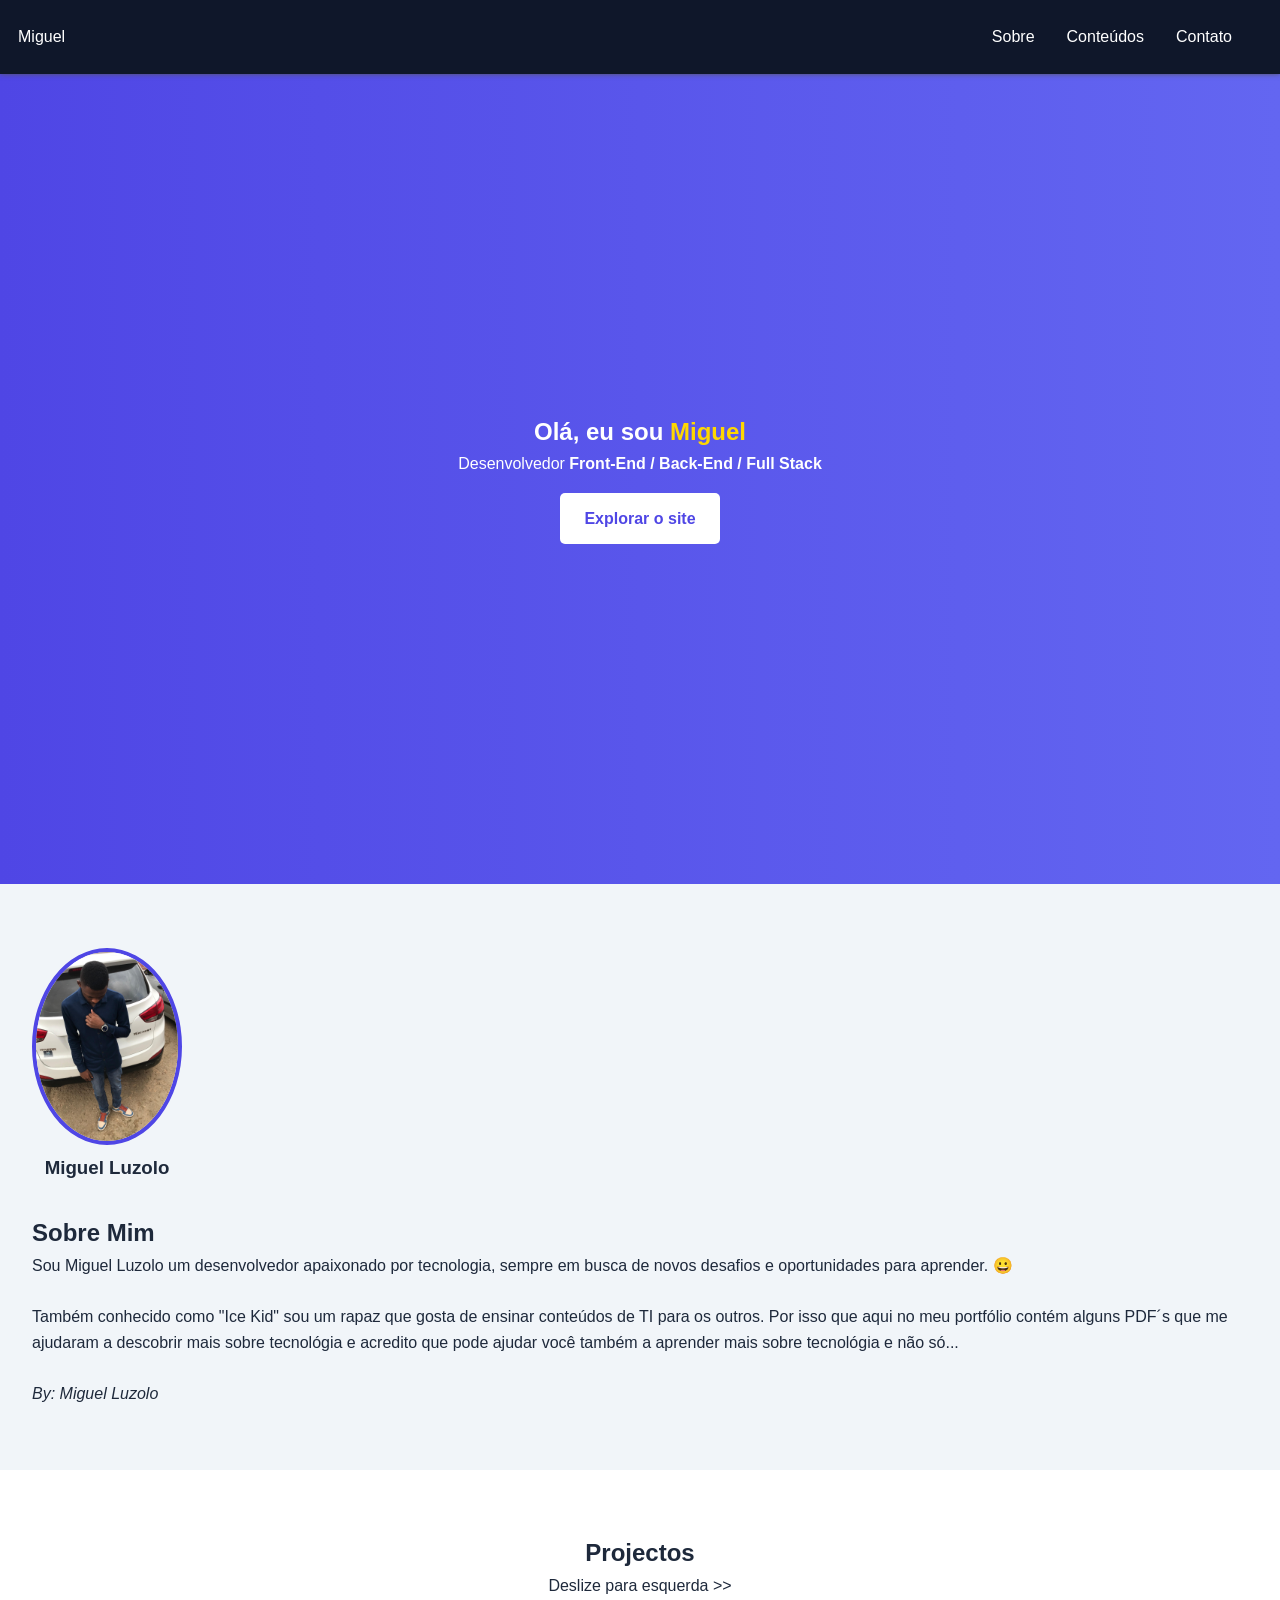
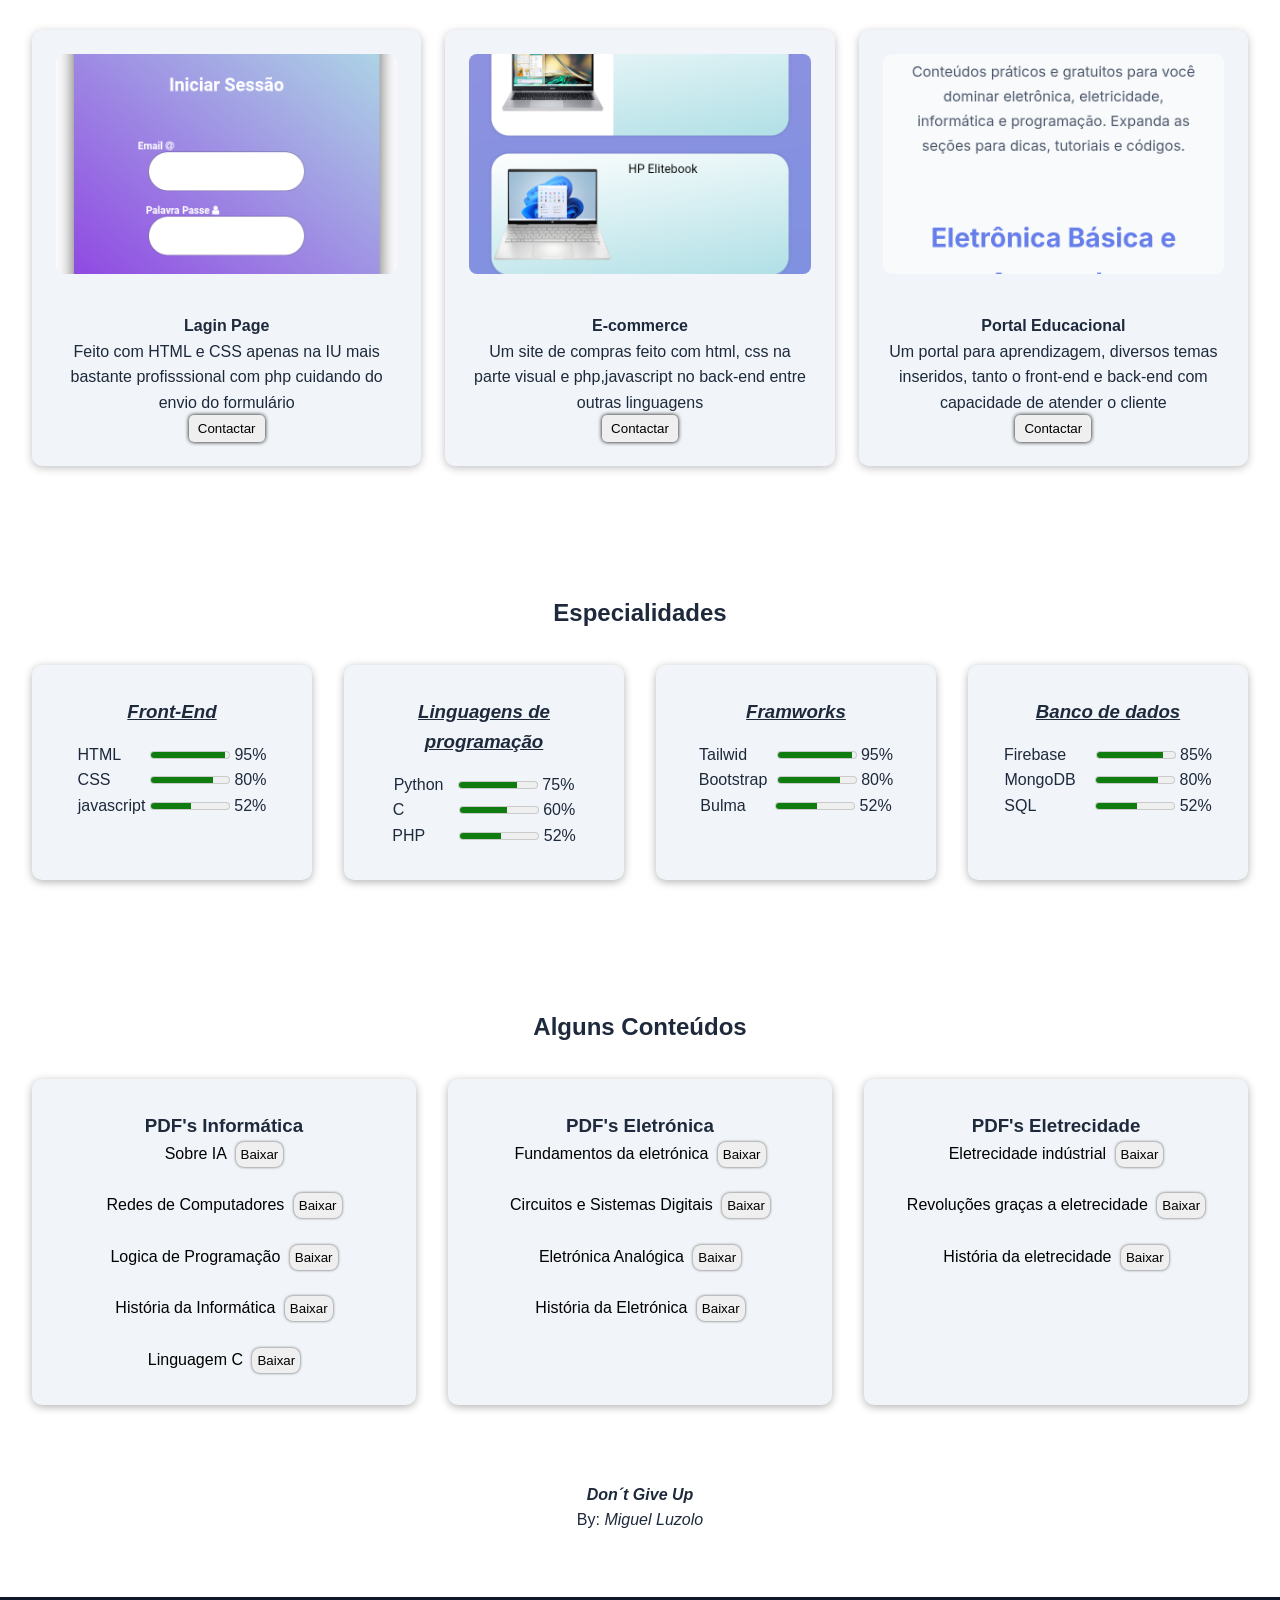
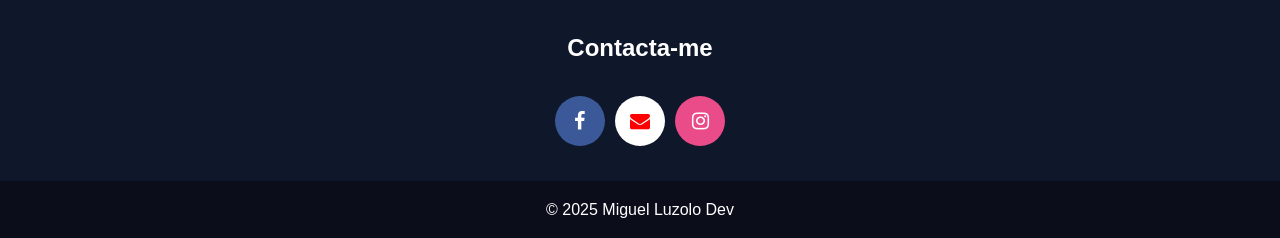
==== index.html @ fd3fcfa3 "sim" ====
<!DOCTYPE html>
<html lang="pt">
<head>
  <meta charset="UTF-8" />
 <meta name="viewport" content="width=device-width, initial-scale=1.0" />
  <title>Miguel Luzolo</title>
<link rel="stylesheet" href="" />
<link rel="stylesheet" href="https://cdnjs.cloudflare.com/ajax/libs/font-awesome/4.7.0/css/font-awesome.min.css">
<link rel="stylesheet" href="https://cdnjs.cloudflare.com/ajax/libs/font-awesome/4.7.0/css/font-awesome.min.css">


  
  
  <style>
  
  
  
  :root {
  --primary: #4f46e5;
  --secondary: #6366f1;
  --dark: #0f172a;
  --light: #f1f5f9;
  --text: #1e293b;
}


 
* {
  margin: 0;
  padding: 0;
  box-sizing: border-box;
  list-style-type:none;
}

a{
  list-style-type:none;
  justify-items:none;
}

body {
  font-family: "Poppins", sans-serif;
  background-color: var(--light);
  color: var(--text);
  line-height: 1.6;
}

.navbar {
  display: flex;
  justify-content: space-between;
  align-items: center;
  padding: 1.5rem 3rem;
  background-color: var(--dark);
  color: white;
  position: sticky;
  top: 0;
  box-shadow:0px 0px 5px #555;
}

.navbar ul {
  display: flex;
  list-style: none;
  gap: 2rem;
}

.navbar a {
  color: white;
  text-decoration: none;
  transition: 0.3s;
}

.navbar a:hover {
  color: var(--secondary);
}

.hero {
  display: flex;
  justify-content: center;
  align-items: center;
  height: 90vh;
  background: linear-gradient(to right, var(--primary), var(--secondary));
  color: white;
  text-align: center;
  padding: 0 1rem;
}

.hero h1 span {
  color: #ffd700;
}




.btn {
  display: inline-block;
  margin-top: 1rem;
  background: white;
  color: var(--primary);
  padding: 0.8rem 1.5rem;
  border-radius: 5px;
  text-decoration: none;
  font-weight: bold;
  transition: 0.3s;
}

.btn:hover {
  background: #ddd;
}

.about .container {
  display: flex;
  flex-wrap: wrap;
  align-items: center;
  padding: 4rem 2rem;
  gap: 2rem;
}




.about-image img {
  width: 150px;
  border-radius: 50%;
  border: 4px solid var(--primary);
}


.projects {
  background: white;
  padding: 4rem 2rem;
  text-align: center;
}

.project-grid {
  display: grid;
  grid-template-columns: repeat(auto-fit, minmax(250px, 1fr));
  gap: 2rem;
  margin-top: 2rem;
}

.project-card {
  background: var(--light);
  border-radius: 10px;
  padding: 2rem;
  box-shadow: 0 2px 8px rgba(0,0,0,0.3);
 }
 
 
 .projects2 {
  background: white;
  padding: 3rem 1.5rem;
  text-align: center;
}

/* GRID no desktop */
.project-grid2 {
  display: grid;
  grid-template-columns: repeat(auto-fit, minmax(220px, 1fr));
  gap: 1.5rem;
  margin-top: 2rem;
}

/* Cards */
.project-card2 {
  background: var(--light);
  border-radius: 10px;
  padding: 1.5rem;
  box-shadow: 0 2px 8px rgba(0,0,0,0.25);
  transition: all 0.3s ease;
  flex: 0 0 80%; /* usado no mobile */
}

.project-card2:hover {
  background: var(--text);
  color: var(--light);
  
}

/* Imagem */
.project-card2 img {
  width: 100%;
  height: 220px;
  object-fit: cover;
  border-radius: 8px;
  margin-bottom: 1rem;
}

/* --- MOBILE MAGIC --- */
@media (max-width: 768px) {
  .project-grid2 {
    display: flex;
	overflow-x: auto;
    scroll-snap-type: x mandatory;
    gap: 2rem;
    padding-bottom: 1rem;
  }

  .project-card2 {
    flex: 0 0 80%;
    scroll-snap-align: start;
	margin:10px;
	border-radius:20px;
  }

  /* Remove barra de scroll feia */
  .project-grid2::-webkit-scrollbar {
    display: none;
  }
}

 
 
 button:active{

background:purple;

}



.contact {
  background: var(--dark);
  color: white;
  padding: 2rem 1rem;
list-type-style:none;
text-align:center; 
 }

footer {
  background: #0b0e1a;
  color: white;
  text-align: center;
  padding: 1rem;
}

/* 📱 Responsividade */
@media (max-width: 768px) {
  .about .container {
    flex-direction: column;
  }
}

a{ 
text-decoration:none;
color:black;


}
  
.fa {
	margin:3px;
  padding: 15px;
  font-size: 20px;
  width: 50px;
  text-align: center;
  text-decoration: none;
border-radius:50%;
}

/* Add a hover effect if you want */
.fa:hover {
  opacity: 0.7;
}

/* Set a specific color for each brand */

/* Facebook */
.fa-facebook {
  background: #3B5998;
  color: white;

}

/* envelope */
.fa-envelope {
  background:white; 
  color: red;
}

.fa-instagram{
  background: #ea4c89;
  color: white;
}  
 
 
  meter{
  
  
  height:px;
  position:static !important;
  
  }
  
  
  <script type="module">
  // Import the functions you need from the SDKs you need
  import { initializeApp } from "https://www.gstatic.com/firebasejs/12.6.0/firebase-app.js";
  import { getAnalytics } from "https://www.gstatic.com/firebasejs/12.6.0/firebase-analytics.js";
  // TODO: Add SDKs for Firebase products that you want to use
  // https://firebase.google.com/docs/web/setup#available-libraries

  // Your web app's Firebase configuration
  // For Firebase JS SDK v7.20.0 and later, measurementId is optional
  const firebaseConfig = {
    apiKey: "AIzaSyAk_y7X8R5dbKSwwWWhAPWohlOUstD7whs",
    authDomain: "meusite-b44b1.firebaseapp.com",
    projectId: "meusite-b44b1",
    storageBucket: "meusite-b44b1.firebasestorage.app",
    messagingSenderId: "1044750478292",
    appId: "1:1044750478292:web:a2353c72cde603cf684441",
    measurementId: "G-WY6XCTD4XW"
  };

  // Initialize Firebase
  const app = initializeApp(firebaseConfig);
  const analytics = getAnalytics(app);
</script>   
  
  
  
  
  
  
  
  
  </style>
  
  
  
  

   
  
  
</head>
<body>
  
  <header class="navbar">
       <div style="margin-left:-30px;" class="Logo" >Miguel </div>
    <nav>
 
	<ul>
	  
        <li><a href="#about">Sobre</a></li>
        <li><a href="#conteudo">Conteúdos</a></li>
        <li><a href="#contact">Contato</a></li>
      </ul>
    </nav>
  </header>

  <section class="hero">
    <div class="hero-content">
      <h1>Olá, eu sou <span>Miguel</span></h1>
      <p>Desenvolvedor <strong>Front-End / Back-End / Full Stack</strong></p>
      <a href="#projects" class="btn">Explorar o site</a>
    </div>
  </section>

  <section id="about" class="about">
    <div class="container">
      <div class="about-image">
        <!-- 🧍 Espaço para a tua foto -->
        <center><img src="Luzolo.jpg" alt="Minha foto" /></center>
		<center><h3>Miguel Luzolo</h3></center>
      </div>
      <div class="about-text">
        <h2>Sobre Mim</h2>
        <p>
          <!-- descrição pessoal -->
          Sou Miguel Luzolo um desenvolvedor apaixonado por tecnologia, sempre em busca de novos desafios e oportunidades para aprender. &#128512
        </p>
	 <br>
		<p>
          <!-- descrição pessoal -->
         Também conhecido como "Ice Kid" sou um rapaz que gosta de ensinar conteúdos de TI para os outros. Por isso que aqui no meu portfólio contém alguns PDF´s que me ajudaram a descobrir
		 mais sobre tecnológia e acredito que pode ajudar você também a aprender mais sobre tecnológia e não só...
		 </p>
        <br>
		<p style=""><i>By: Miguel Luzolo</i></p>
      </div>
    </div>
  </section>

 

<section id="projects2" class="projects">
 <h2>Projectos</h2>   
	<p>Deslize para esquerda >> </p>
<div class="project-grid2">
     

 <div class="project-card2">
         
            
      <img src="p1.png" height="auto" width="150px"> 
          
      <h4 style="text-align:center; margin-top:15px;">Lagin Page</h4>
      <p >Feito com HTML e CSS apenas na IU mais bastante profisssional com php cuidando do envio do formulário</p>  
        
      <button style="padding:6px 9px; border:none; border-radius:5px; box-shadow:0px 0px 4px rgba(0, 0, 0.1)"> <a href="#contacto">Contactar</a></button>

 </div>
 
 
 
  <div class="project-card2">
         
            
      <img src="p2.png" height="auto" width="150px"> 
          
      <h4 style="text-align:center; margin-top:15px;">E-commerce</h4>
      
      <p >Um site de compras feito com html, css na parte visual e php,javascript no back-end entre outras linguagens</p>  
       <button style="padding:6px 9px; border:none; border-radius:5px; box-shadow:0px 0px 4px rgba(0, 0, 0.1)"> <a href="#contacto">Contactar</a></button>

 </div>
 
 
  <div class="project-card2">
         
            
      <img src="p3.png" height="auto" width="150px"> 
          
      <h4 style="text-align:center; margin-top:15px;">Portal Educacional</h4>
      
      <p >Um portal para aprendizagem, diversos temas inseridos, tanto o front-end e back-end com capacidade de atender o cliente</p>  
     <button style="padding:6px 9px; border:none; border-radius:5px; box-shadow:0px 0px 4px rgba(0, 0, 0.1)"> <a href="#contacto">Contactar</a></button>


 </div>


 </div>
	  

</section>



 <section id="projects" class="projects">
    
	
	 
	<h2>Especialidades</h2>
    <div class="project-grid">
      <!-- Especialidades-->
      <div class="project-card">
        <h3><i><u>Front-End</u></i></h3>
         <p>HTML        <meter  style="margin-left:25px; margin-top:20px;" value="95" max="100"></meter> 95%</p>
		 <p>CSS          <meter style="margin-left:35px;" value="80" max="100"></meter> 80%</p>
		 <p>javascript <meter value="52" max="100"></meter> 52%</p>
              
      </div>
      <div class="project-card">
        <h3><i><u>Linguagens de programação</u></i></h3>
        <p>Python       <meter  style="margin-left:10px; margin-top:20px;" value="75" max="100"></meter> 75%</p>
		 <p>C		 <meter style="margin-left:50px;" value="60" max="100"></meter> 60%</p>
		 <p>PHP <meter style="margin-left:30px;" value="52" max="100"></meter> 52%</p>
              
	  </div>
	  
	   <div class="project-card">
        <h3><i><u>Framworks</u></i></h3>
       
	   <p>Tailwid        <meter  style="margin-left:25px; margin-top:20px;" value="95" max="100"></meter> 95%</p>
		 <p>Bootstrap          <meter style="margin-left:5px;" background-color:blue;" value="80" max="100"></meter> 80%</p>
		 <p>Bulma <meter style="margin-left:25px;" value="52" max="100"></meter> 52%</p>
             
      </div>
    
	
	<div class="project-card">
        <h3><i><u>Banco  de dados</u></i></h3>
        <p>Firebase        <meter  style="margin-left:25px; margin-top:20px;" value="85" max="100"></meter> 85%</p>
		<p>MongoDB               <meter style="margin-left:15px;" value="80" max="100"></meter> 80%</p>
		<p>SQL      <meter style="margin-left:55px;" value="52" max="100"></meter> 52%</p>
             
		
      </div>
      
	 
    

	
	</div>
  </section>



<section id="projects" class="projects">
<h1 id="conteudo" >Alguns Conteúdos </h1> 
 <div class="project-grid">


<div class="project-card">
     <h3  >PDF's Informática</h3> 
	  <a href="Uma Jornada Pela Inteligência Artificial.pdf" target="_blank" dowload>Sobre IA
	  <button style="padding:5px 5px; margin-left:5px; border:none; box-shadow:0px 0px 3px #555; border-radius:8px;">Baixar</button></a>
		
		<br><br>
		 <a href="Redes.pdf" target="_blank" dowload>Redes de Computadores
	  <button style="padding:5px 5px; margin-left:5px; border:none; box-shadow:0px 0px 3px #555; border-radius:8px;">Baixar</button></a>
		
		<br><br>
		 <a href="logica-de-programacao-para-iniciantes.pdf" target="_blank" dowload>Logica de Programação
	  <button style="padding:5px 5px; margin-left:5px; border:none; box-shadow:0px 0px 3px #555; border-radius:8px;">
	  Baixar</button></a>
		
		
		<br><br>
		 <a href="Historia da Informatica.pdf" target="_blank" dowload>História da Informática
		 <button style="padding:5px 5px; margin-left:5px; border:none; box-shadow:0px 0px 3px #555; border-radius:8px;">
	  Baixar</button></a>
		
		
		
		<br><br>
		 <a href="Linguagem_C.pdf" target="_blank" dowload>Linguagem C
	  <button style="padding:5px 5px; margin-left:5px; border:none; box-shadow:0px 0px 3px #555; border-radius:8px;">Baixar</button></a>
		





		</div>







<div class="project-card">
     <h3>PDF's Eletrónica </h3> 
	  <a href="Fundamentos_da_Electronica.pdf" target="_blank" dowload>Fundamentos da eletrónica
	  <button style="padding:5px 5px; margin-left:5px; border:none; box-shadow:0px 0px 3px #555; border-radius:8px;">Baixar</button></a>
		
		<br><br>
		 <a href="Circuitos_e_Sistemas_Digitais.pdf" target="_blank" dowload>Circuitos e Sistemas Digitais
	  <button style="padding:5px 5px; margin-left:5px; border:none; box-shadow:0px 0px 3px #555; border-radius:8px;">Baixar</button></a>
		
		<br><br>
		 <a href="Eletronica-Analogica.pdf" target="_blank" dowload>Eletrónica Analógica
	  <button style="padding:5px 5px; margin-left:5px; border:none; box-shadow:0px 0px 3px #555; border-radius:8px;">Baixar</button></a>
		
		
		<br><br>
		 <a href="Historia da eletronica.pdf" target="_blank" dowload>História da Eletrónica
	  <button style="padding:5px 5px; margin-left:5px; border:none; box-shadow:0px 0px 3px #555; border-radius:8px;">Baixar</button></a>
		
		
		
	


		</div>
    
	

<div class="project-card">
     <h3>PDF's Eletrecidade</h3> 
	  <a href="Eletrecidade industrial.pdf" target="_blank" dowload>Eletrecidade indústrial
	  <button style="padding:5px 5px; margin-left:5px; border:none; box-shadow:0px 0px 3px #555; border-radius:8px;">Baixar</button></a>
		
		<br><br>
		 <a href="Invenções_Revolucionadas.pdf" target="_blank" dowload>Revoluções graças a eletrecidade
	  <button style="padding:5px 5px; margin-left:5px; border:none; box-shadow:0px 0px 3px #555; border-radius:8px;">Baixar</button></a>
		
		<br><br>
		 <a href="Historia da eletrecidade.pdf" target="_blank" dowload>História da eletrecidade
		 
	  <button style="padding:5px 5px; margin-left:5px; border:none; box-shadow:0px 0px 3px #555; border-radius:8px;">Baixar</button></a>
		
		
	





		</div>
    
	


</div><br>
<br>


<br>
<p style="font-weight:bold;"><i>Don´t Give Up</i></p>
<p>By: <i>Miguel Luzolo</i></p>


</section>




  <section id="contact" class="contact">
   
   <h2>Contacta-me<i></i></h2>
   <br>
   <div>
	<ul> 
	 <a href="https://web.facebook.com/miguel.luzolo.oficial" target="_blank" class="fa fa-facebook"></a>
     <a href="mailto:miguelluzolo5@gmail.com" target="_blank" class="fa fa-envelope"></a>
<a href="https://www.instagram.com/miguel_luzolo_oficial.08/" target="_blank" class="fa fa-instagram"></a>

	</ul>
	</div>
  </section>

  <footer id="contacto">
    <p>&copy; 2025 Miguel Luzolo Dev</p>
  </footer>

  


</body>
</html>
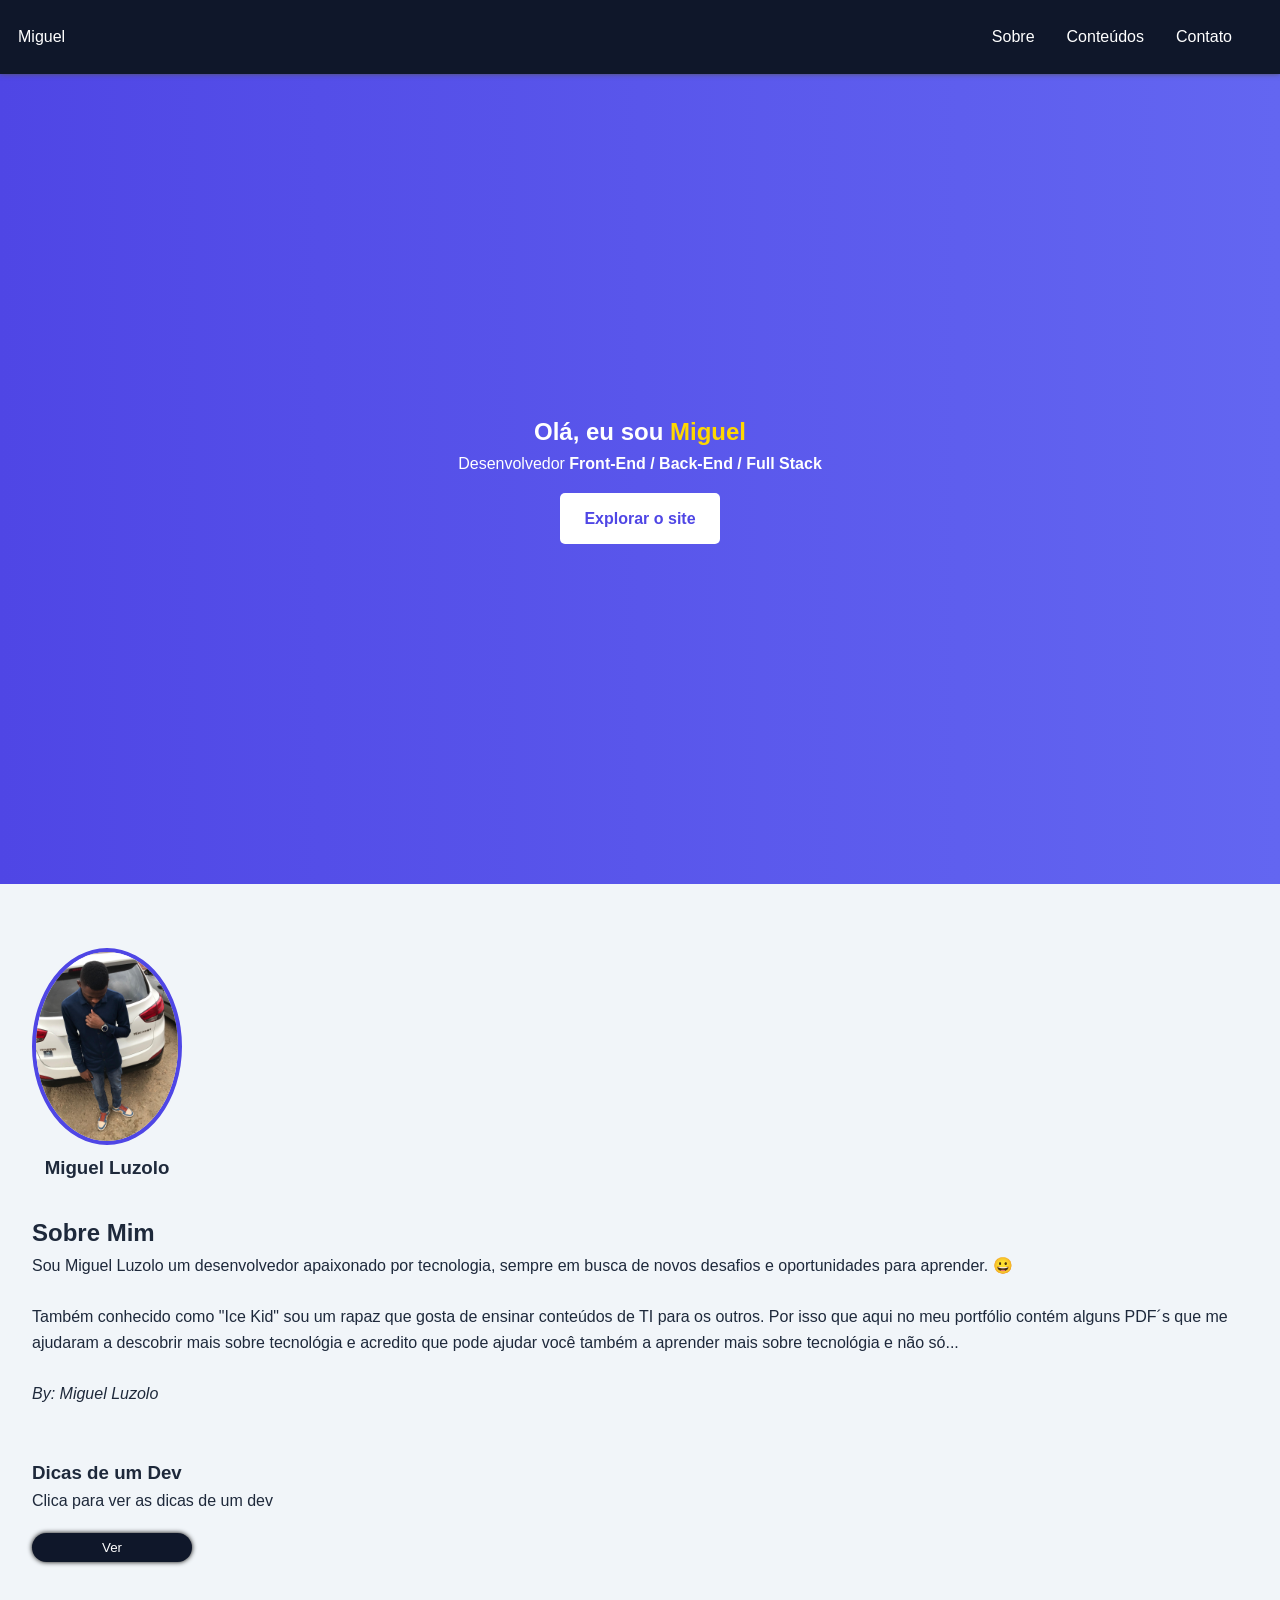
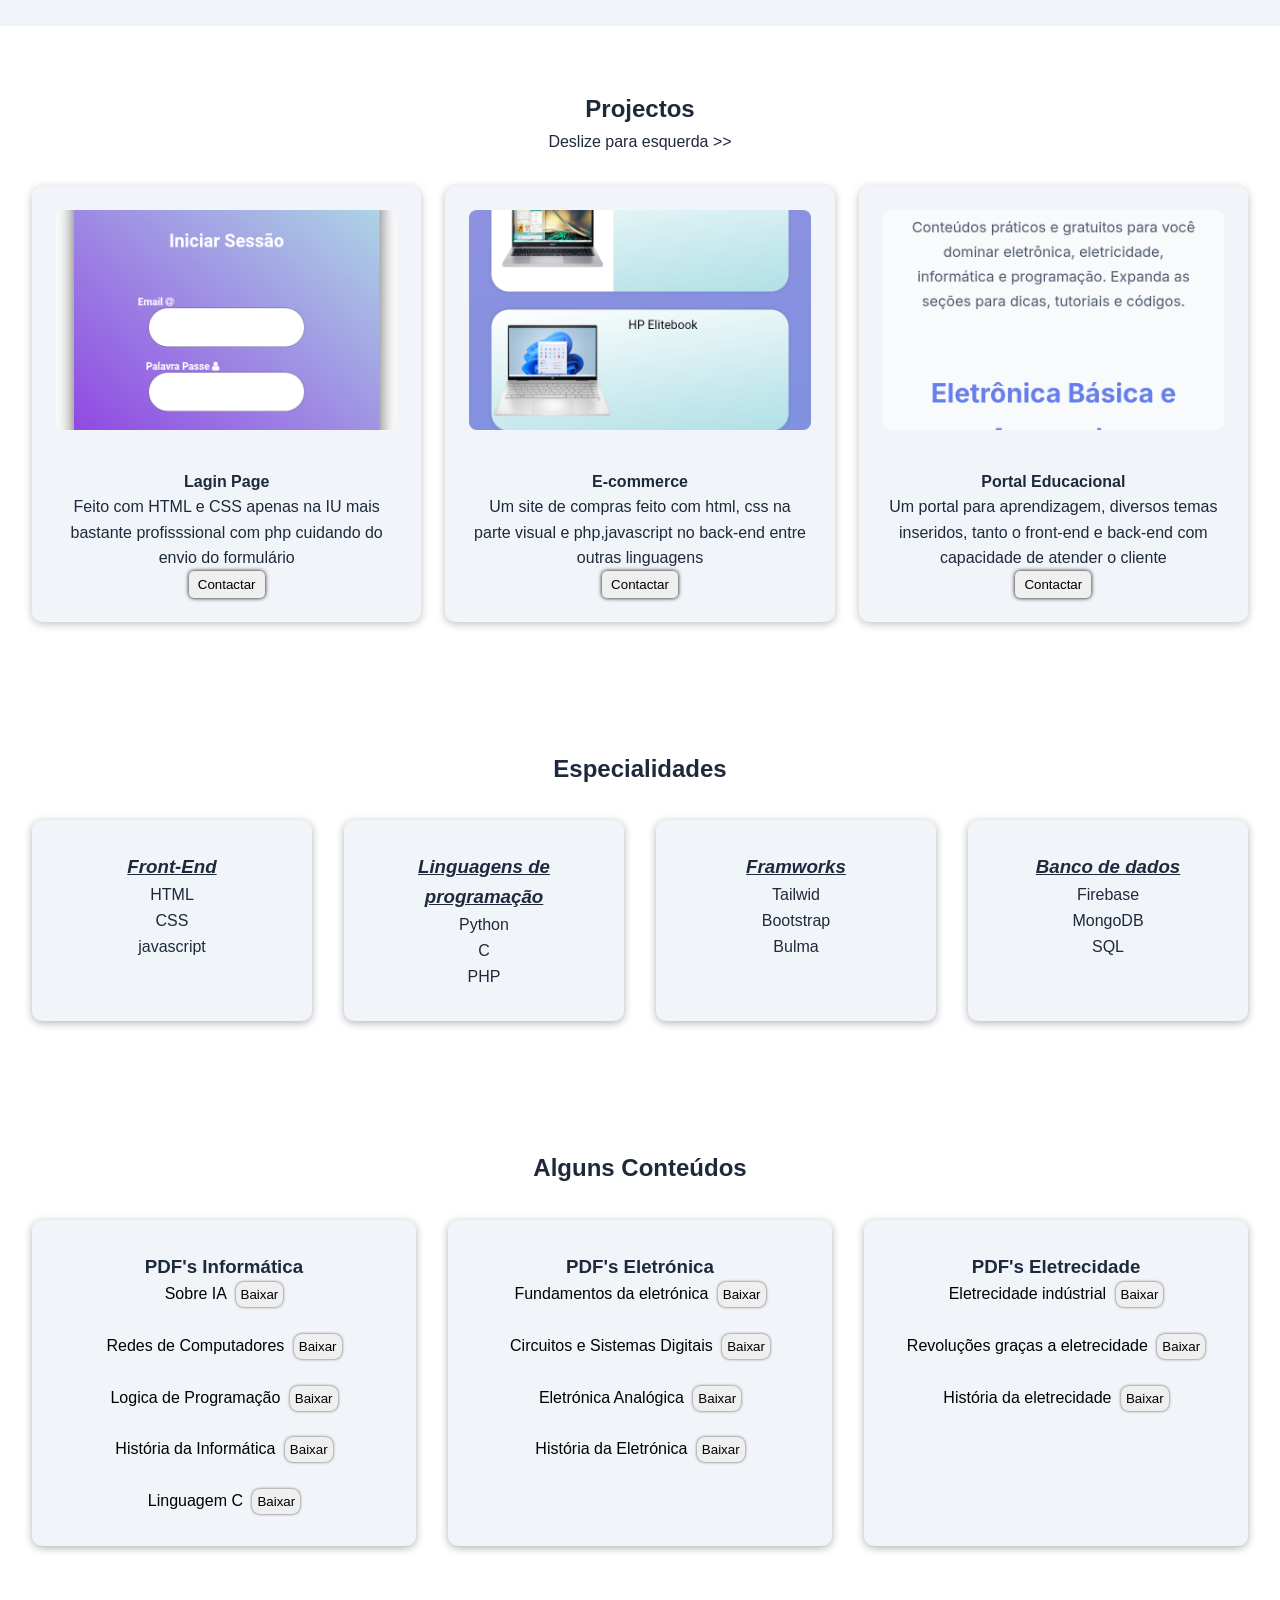
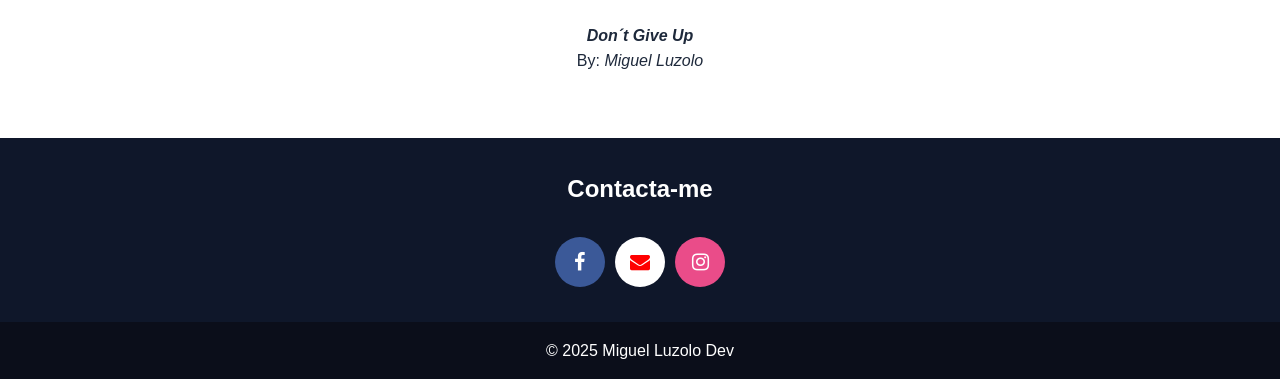
==== commit b26c52d9: "update index Removi aquelas cenas de <mate> e add o link para o meu novo site mas aqui ta como breve" ====
--- a/index.html
+++ b/index.html
@@ -290,6 +290,27 @@
   
   }
   
+  
+  
+  #buttt{
+  
+  padding:7px 70px;
+  margin-top:20px;
+  border-radius:15px;
+  outline:none;
+  border:none;
+  background: var(--dark);
+  color:white;
+  box-shadow:0px 0px 5px rgba(0,0,0.1);
+  }
+  
+  
+  #buttt:active{
+  
+  background:white;
+  color:var(--dark);
+  box-shadow:0px 0px 5px rgba(0,0,0.1);
+  }
   
   <script type="module">
   // Import the functions you need from the SDKs you need
@@ -376,8 +397,17 @@
 		 </p>
         <br>
 		<p style=""><i>By: Miguel Luzolo</i></p>
-      </div>
-    </div>
+		<br><br>
+		
+        <h3>Dicas de um Dev</h3>
+	    <p>Clica para ver as dicas de um dev</p>
+	    
+		<a href="brevemente.html"><button id="buttt">Ver</button></a>
+	
+ 
+	 </div>
+    
+	</div>
   </section>
 
  
@@ -445,34 +475,34 @@
       <!-- Especialidades-->
       <div class="project-card">
         <h3><i><u>Front-End</u></i></h3>
-         <p>HTML        <meter  style="margin-left:25px; margin-top:20px;" value="95" max="100"></meter> 95%</p>
-		 <p>CSS          <meter style="margin-left:35px;" value="80" max="100"></meter> 80%</p>
-		 <p>javascript <meter value="52" max="100"></meter> 52%</p>
+         <p>HTML</p>
+		 <p>CSS </p>
+		 <p>javascript </p>
               
       </div>
       <div class="project-card">
         <h3><i><u>Linguagens de programação</u></i></h3>
-        <p>Python       <meter  style="margin-left:10px; margin-top:20px;" value="75" max="100"></meter> 75%</p>
-		 <p>C		 <meter style="margin-left:50px;" value="60" max="100"></meter> 60%</p>
-		 <p>PHP <meter style="margin-left:30px;" value="52" max="100"></meter> 52%</p>
+        <p>Python </p>
+		 <p>C</p>
+		 <p>PHP</p>
               
 	  </div>
 	  
 	   <div class="project-card">
         <h3><i><u>Framworks</u></i></h3>
        
-	   <p>Tailwid        <meter  style="margin-left:25px; margin-top:20px;" value="95" max="100"></meter> 95%</p>
-		 <p>Bootstrap          <meter style="margin-left:5px;" background-color:blue;" value="80" max="100"></meter> 80%</p>
-		 <p>Bulma <meter style="margin-left:25px;" value="52" max="100"></meter> 52%</p>
+	   <p>Tailwid</p>
+		 <p>Bootstrap</p>
+		 <p>Bulma</p>
              
       </div>
     
 	
 	<div class="project-card">
         <h3><i><u>Banco  de dados</u></i></h3>
-        <p>Firebase        <meter  style="margin-left:25px; margin-top:20px;" value="85" max="100"></meter> 85%</p>
-		<p>MongoDB               <meter style="margin-left:15px;" value="80" max="100"></meter> 80%</p>
-		<p>SQL      <meter style="margin-left:55px;" value="52" max="100"></meter> 52%</p>
+        <p>Firebase </p>
+		<p>MongoDB</p>
+		<p>SQL </p>
              
 		
       </div>
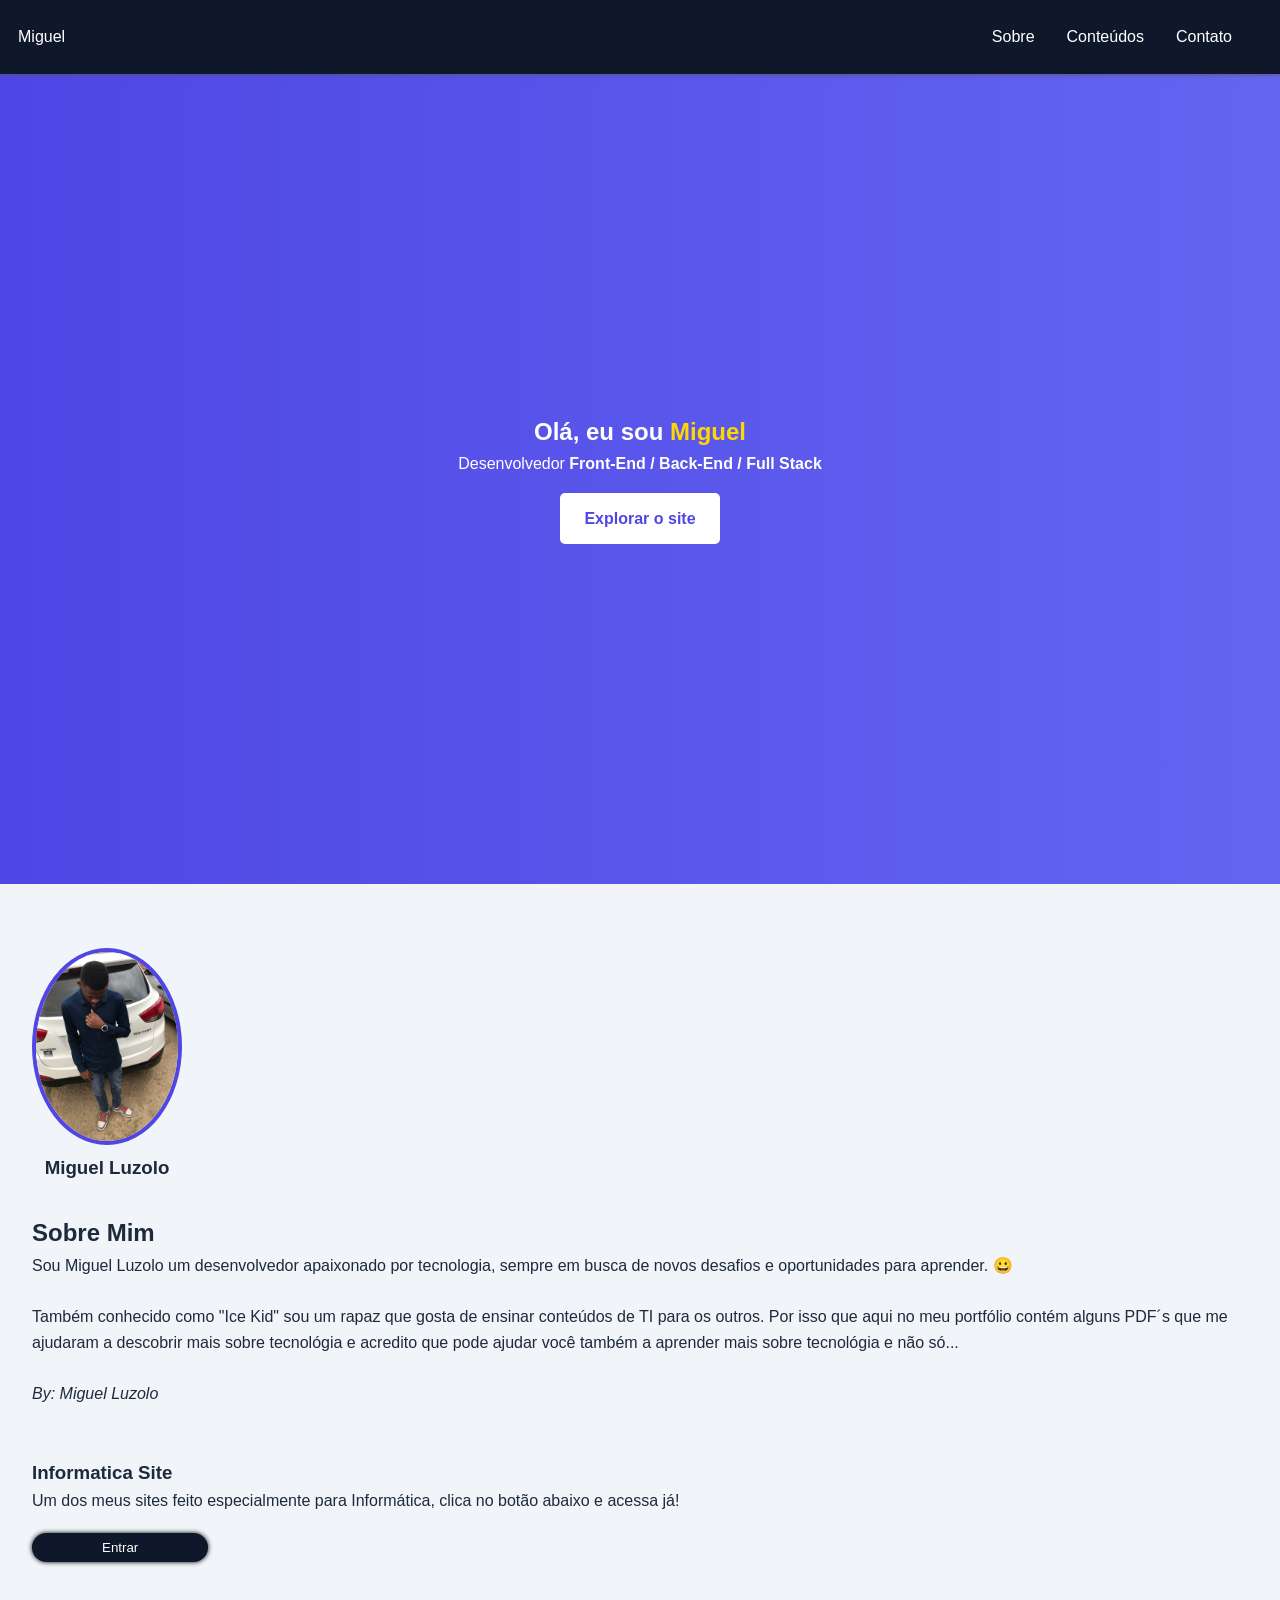
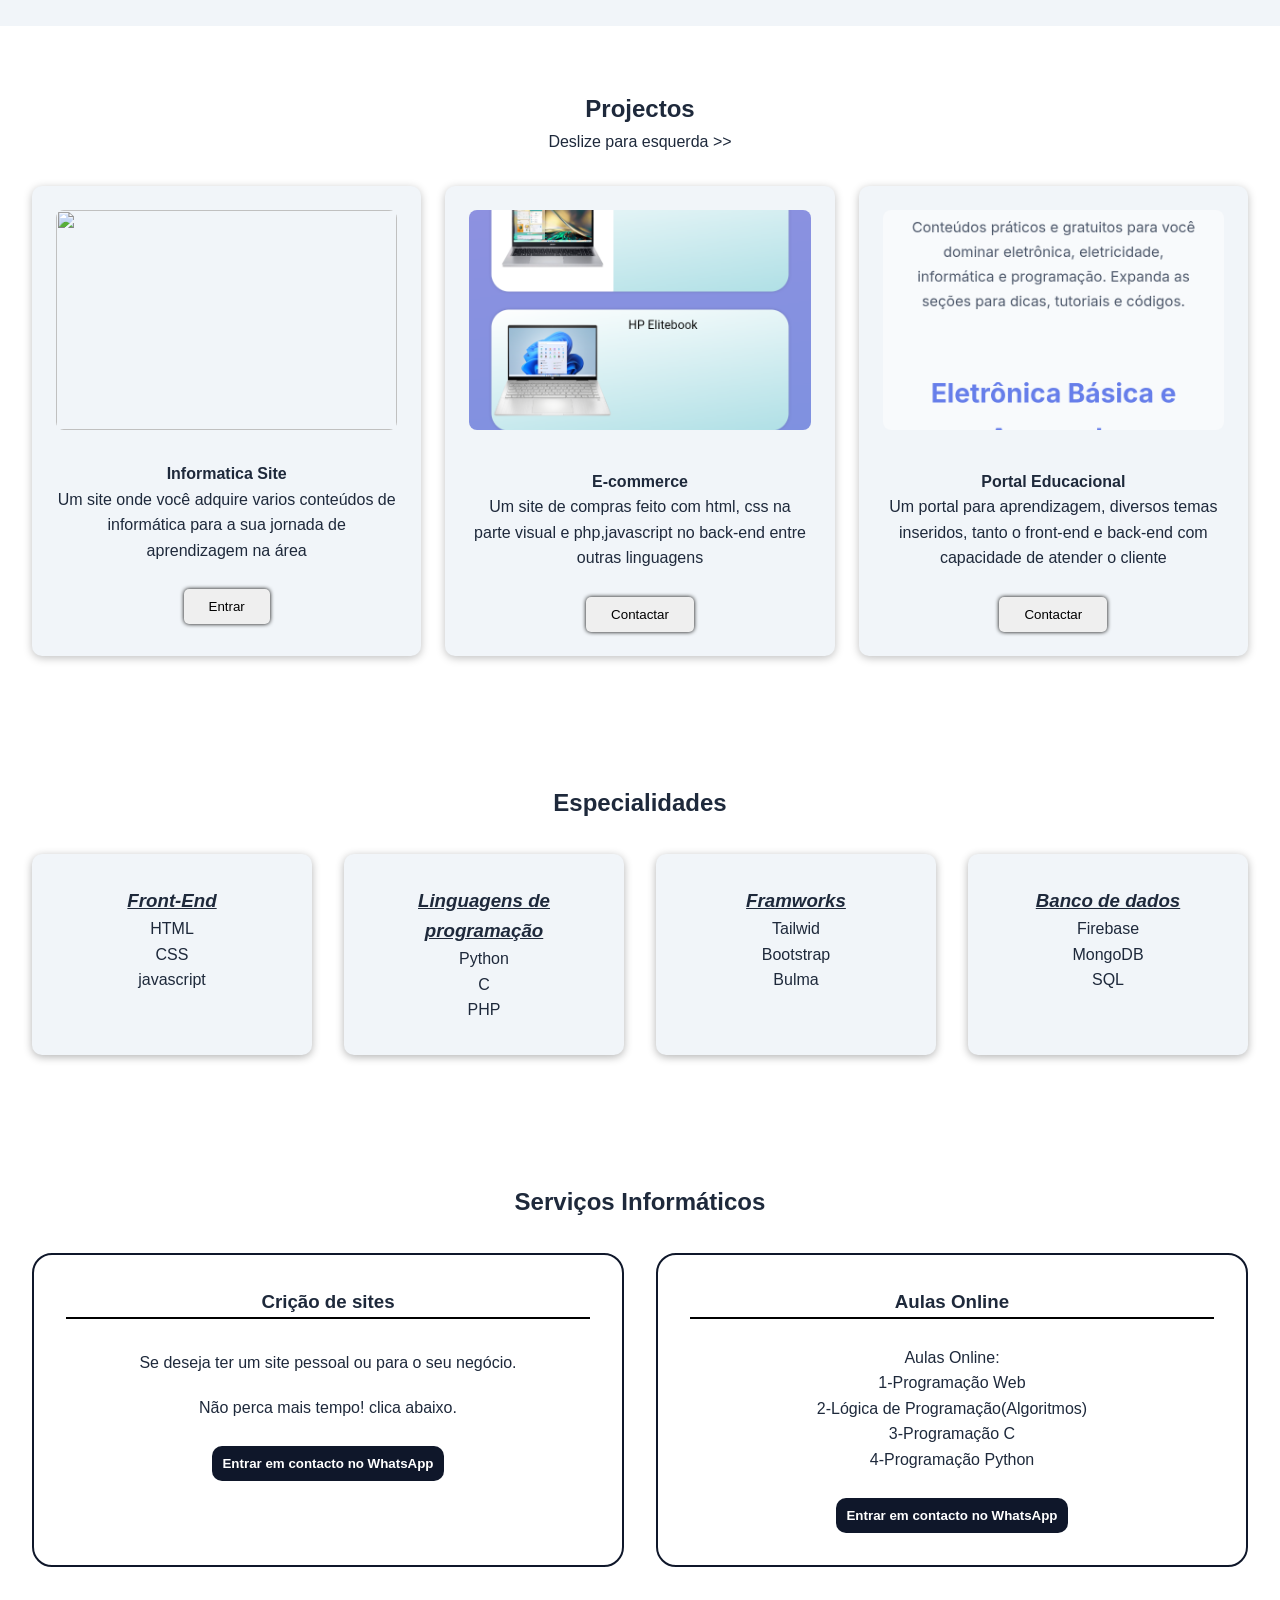
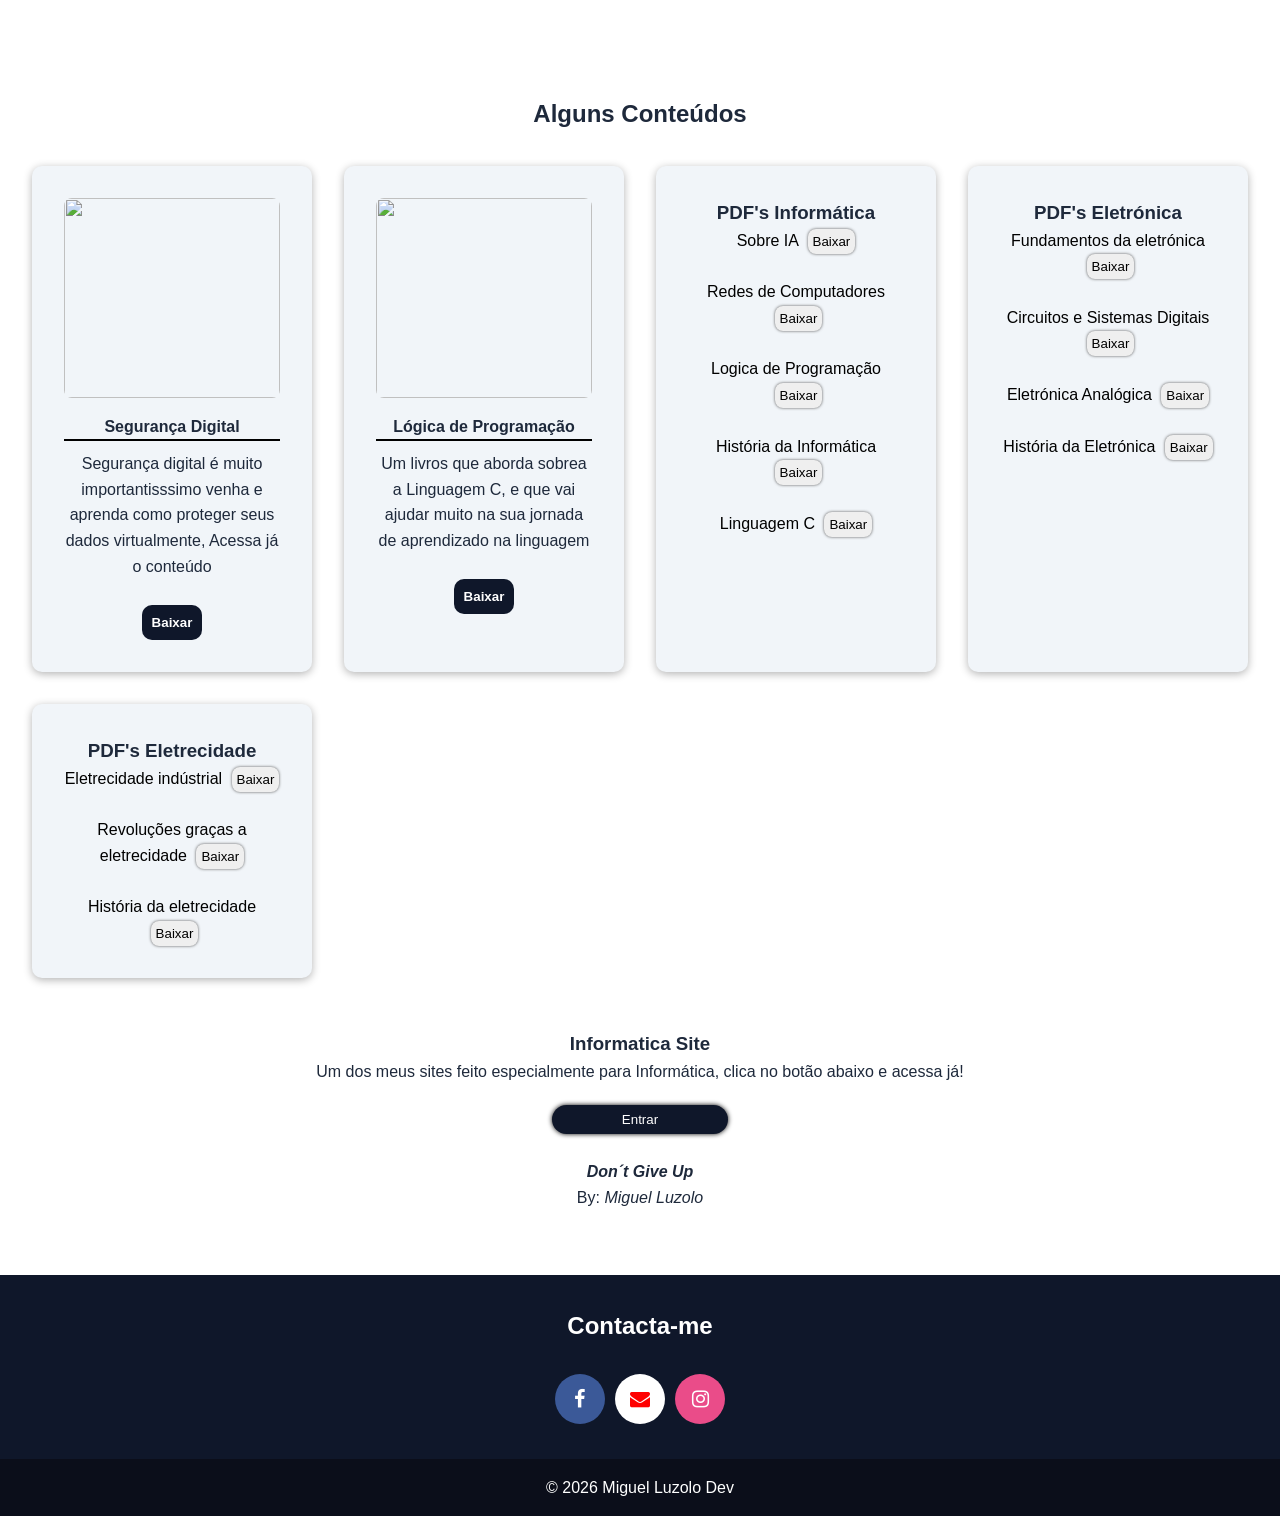
==== commit dbf9112d: "Revise content and structure in index.html Add umas cenas yha, dois cards mais bonitos de representa" ====
--- a/index.html
+++ b/index.html
@@ -4,6 +4,10 @@
   <meta charset="UTF-8" />
  <meta name="viewport" content="width=device-width, initial-scale=1.0" />
   <title>Miguel Luzolo</title>
+
+<link rel="icon" href="caminho/do/seu/favicon.ico" type="i.ipng">
+
+
 <link rel="stylesheet" href="" />
 <link rel="stylesheet" href="https://cdnjs.cloudflare.com/ajax/libs/font-awesome/4.7.0/css/font-awesome.min.css">
 <link rel="stylesheet" href="https://cdnjs.cloudflare.com/ajax/libs/font-awesome/4.7.0/css/font-awesome.min.css">
@@ -22,6 +26,9 @@
   --light: #f1f5f9;
   --text: #1e293b;
 }
+
+
+
 
 
  
@@ -87,7 +94,18 @@
   color: #ffd700;
 }
 
-
+	
+  #fotos{
+  
+  width: 100%;
+  height: 200px;
+  object-fit: cover;
+  border-radius: 8px;
+  margin-bottom: 1rem;
+  
+  
+  
+  }
 
 
 .btn {
@@ -290,7 +308,17 @@
   
   }
   
-  
+ #but{
+ 
+ 
+ padding:10px 10px;
+ border-radius:10px;
+ border:none;
+ background:var(--dark);
+ color:white;
+ font-weight:bold;
+ 
+ } 
   
   #buttt{
   
@@ -399,10 +427,10 @@
 		<p style=""><i>By: Miguel Luzolo</i></p>
 		<br><br>
 		
-        <h3>Dicas de um Dev</h3>
-	    <p>Clica para ver as dicas de um dev</p>
+        <h3>Informatica Site</h3>
+	    <p>Um dos meus sites feito especialmente para Informática, clica no botão abaixo e acessa já!</p>
 	    
-		<a href="brevemente.html"><button id="buttt">Ver</button></a>
+		<a href="brevemente.html"><button id="buttt">Entrar</button></a>
 	
  
 	 </div>
@@ -421,12 +449,13 @@
  <div class="project-card2">
          
             
-      <img src="p1.png" height="auto" width="150px"> 
+      <img src="captura1.png" height="auto" width="150px"> 
           
-      <h4 style="text-align:center; margin-top:15px;">Lagin Page</h4>
-      <p >Feito com HTML e CSS apenas na IU mais bastante profisssional com php cuidando do envio do formulário</p>  
+      <h4 style="text-align:center; margin-top:15px;">Informatica Site</h4>
+      <p >Um site onde você adquire varios conteúdos de informática para a sua jornada de aprendizagem na área</p>  
         
-      <button style="padding:6px 9px; border:none; border-radius:5px; box-shadow:0px 0px 4px rgba(0, 0, 0.1)"> <a href="#contacto">Contactar</a></button>
+		<br>
+      <button  style="padding:10px 25px; border:none; border-radius:5px; box-shadow:0px 0px 4px rgba(0, 0, 0.1)"> <a href="brevemente.html">Entrar</a></button>
 
  </div>
  
@@ -440,7 +469,8 @@
       <h4 style="text-align:center; margin-top:15px;">E-commerce</h4>
       
       <p >Um site de compras feito com html, css na parte visual e php,javascript no back-end entre outras linguagens</p>  
-       <button style="padding:6px 9px; border:none; border-radius:5px; box-shadow:0px 0px 4px rgba(0, 0, 0.1)"> <a href="#contacto">Contactar</a></button>
+      <br>
+	  <button style="padding:10px 25px; ; border:none; border-radius:5px; box-shadow:0px 0px 4px rgba(0, 0, 0.1)"> <a href="#contacto">Contactar</a></button>
 
  </div>
  
@@ -453,7 +483,8 @@
       <h4 style="text-align:center; margin-top:15px;">Portal Educacional</h4>
       
       <p >Um portal para aprendizagem, diversos temas inseridos, tanto o front-end e back-end com capacidade de atender o cliente</p>  
-     <button style="padding:6px 9px; border:none; border-radius:5px; box-shadow:0px 0px 4px rgba(0, 0, 0.1)"> <a href="#contacto">Contactar</a></button>
+<br>    
+	<button style="padding:10px 25px;  border:none; border-radius:5px; box-shadow:0px 0px 4px rgba(0, 0, 0.1)"> <a href="#contacto">Contactar</a></button>
 
 
  </div>
@@ -514,6 +545,73 @@
 	</div>
   </section>
 
+   <section class="projects">
+	<h2 id="serviços">Serviços Informáticos</h2>
+   
+   
+
+    <div class="project-grid">
+	
+
+	
+	
+	<div  style="border:2px solid var(--dark); padding:2rem; border-radius:20px;">
+	
+	<h3>Crição de sites<hr color="black"></h3>
+	<br>
+	<p style="padding:5px;">Se deseja ter um site pessoal ou para o seu negócio.</p>
+	
+	<p style="margin-top:15px;">Não perca mais tempo! clica abaixo.</p>
+	<br>
+	
+	<center><a  href="https://wa.me/244946093351" ><button id="but" >Entrar em contacto no WhatsApp</button></a></center>
+	
+	</div>
+	
+    
+	
+	
+	<div  style="border:2px solid var(--dark); padding:2rem; border-radius:20px;">
+	
+	<h3>Aulas Online<hr color="black"></h3>
+	<br>
+	<p >Aulas Online: </p>
+	<p >1-Programação Web </p>
+	<p >2-Lógica de Programação(Algoritmos) </p>
+	<p >3-Programação C </p>
+	<p >4-Programação Python </p>
+  
+  
+  
+  
+    <br>
+	
+	<center ><a  href="https://wa.me/244946093351"><button id="but">Entrar em contacto no WhatsApp</button></a></center>
+	
+	</div>
+	
+    
+	
+
+	
+    
+
+	
+	
+
+	
+	
+	
+    </div>
+
+
+
+
+
+
+
+
+	</section> 	
 
 
 <section id="projects" class="projects">
@@ -521,6 +619,39 @@
  <div class="project-grid">
 
 
+	<div class="project-card">
+	
+	
+	
+	<img id="fotos" src="segurança.jpg">
+	
+	
+	<h4 style="margin-bottom:10px;">Segurança Digital<hr color="black"></h4>
+	
+	<p stylpi.jpge="padding:5px;">Segurança digital é muito importantisssimo venha e aprenda como proteger seus dados virtualmente, Acessa já o conteúdo</p>
+	<br>
+	
+	<center><a href="#"><button id="but" >Baixar</button></a></center>
+	
+	</div>
+	
+
+	<div class="project-card">
+	
+	
+	
+	<img id="fotos" src="logica.png">
+	
+	<h4 style="margin-bottom:10px;">Lógica de Programação<hr color="black"></h4>
+	
+	<p">Um livros que aborda sobrea a Linguagem C, e que vai ajudar muito na sua jornada de aprendizado na linguagem</p>
+	<br>
+	
+	<center><a href="#"><button id="but" >Baixar</button></a></center>
+	
+	</div>
+
+
 <div class="project-card">
      <h3  >PDF's Informática</h3> 
 	  <a href="Uma Jornada Pela Inteligência Artificial.pdf" target="_blank" dowload>Sobre IA
@@ -613,11 +744,15 @@
 	
 
 
-</div><br>
-<br>
-
-
-<br>
+</div><br><br>
+
+<h3>Informatica Site</h3>
+	    <p>Um dos meus sites feito especialmente para Informática, clica no botão abaixo e acessa já!</p>
+	    
+		<a href="brevemente.html"><button id="buttt">Entrar</button></a>
+
+
+<br><br>
 <p style="font-weight:bold;"><i>Don´t Give Up</i></p>
 <p>By: <i>Miguel Luzolo</i></p>
 
@@ -642,7 +777,7 @@
   </section>
 
   <footer id="contacto">
-    <p>&copy; 2025 Miguel Luzolo Dev</p>
+    <p>&copy; 2026 Miguel Luzolo Dev</p>
   </footer>
 
   
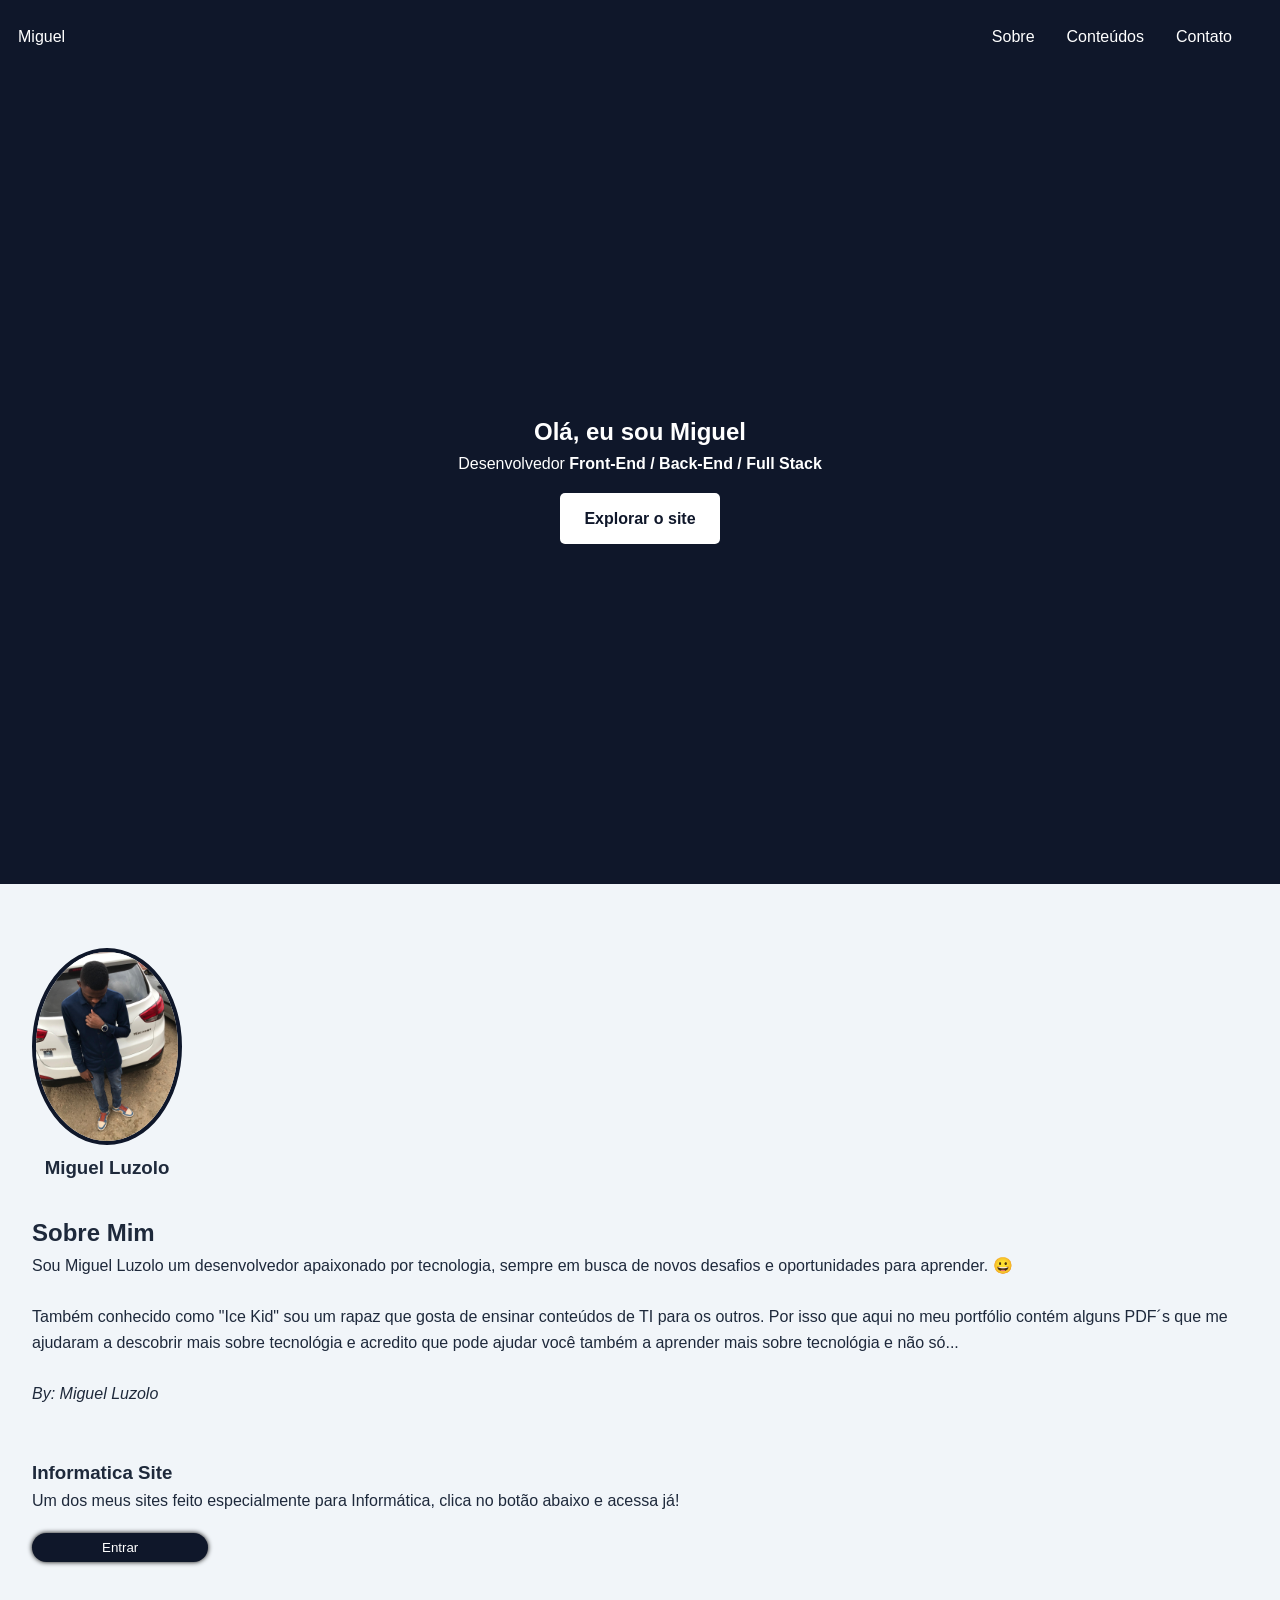
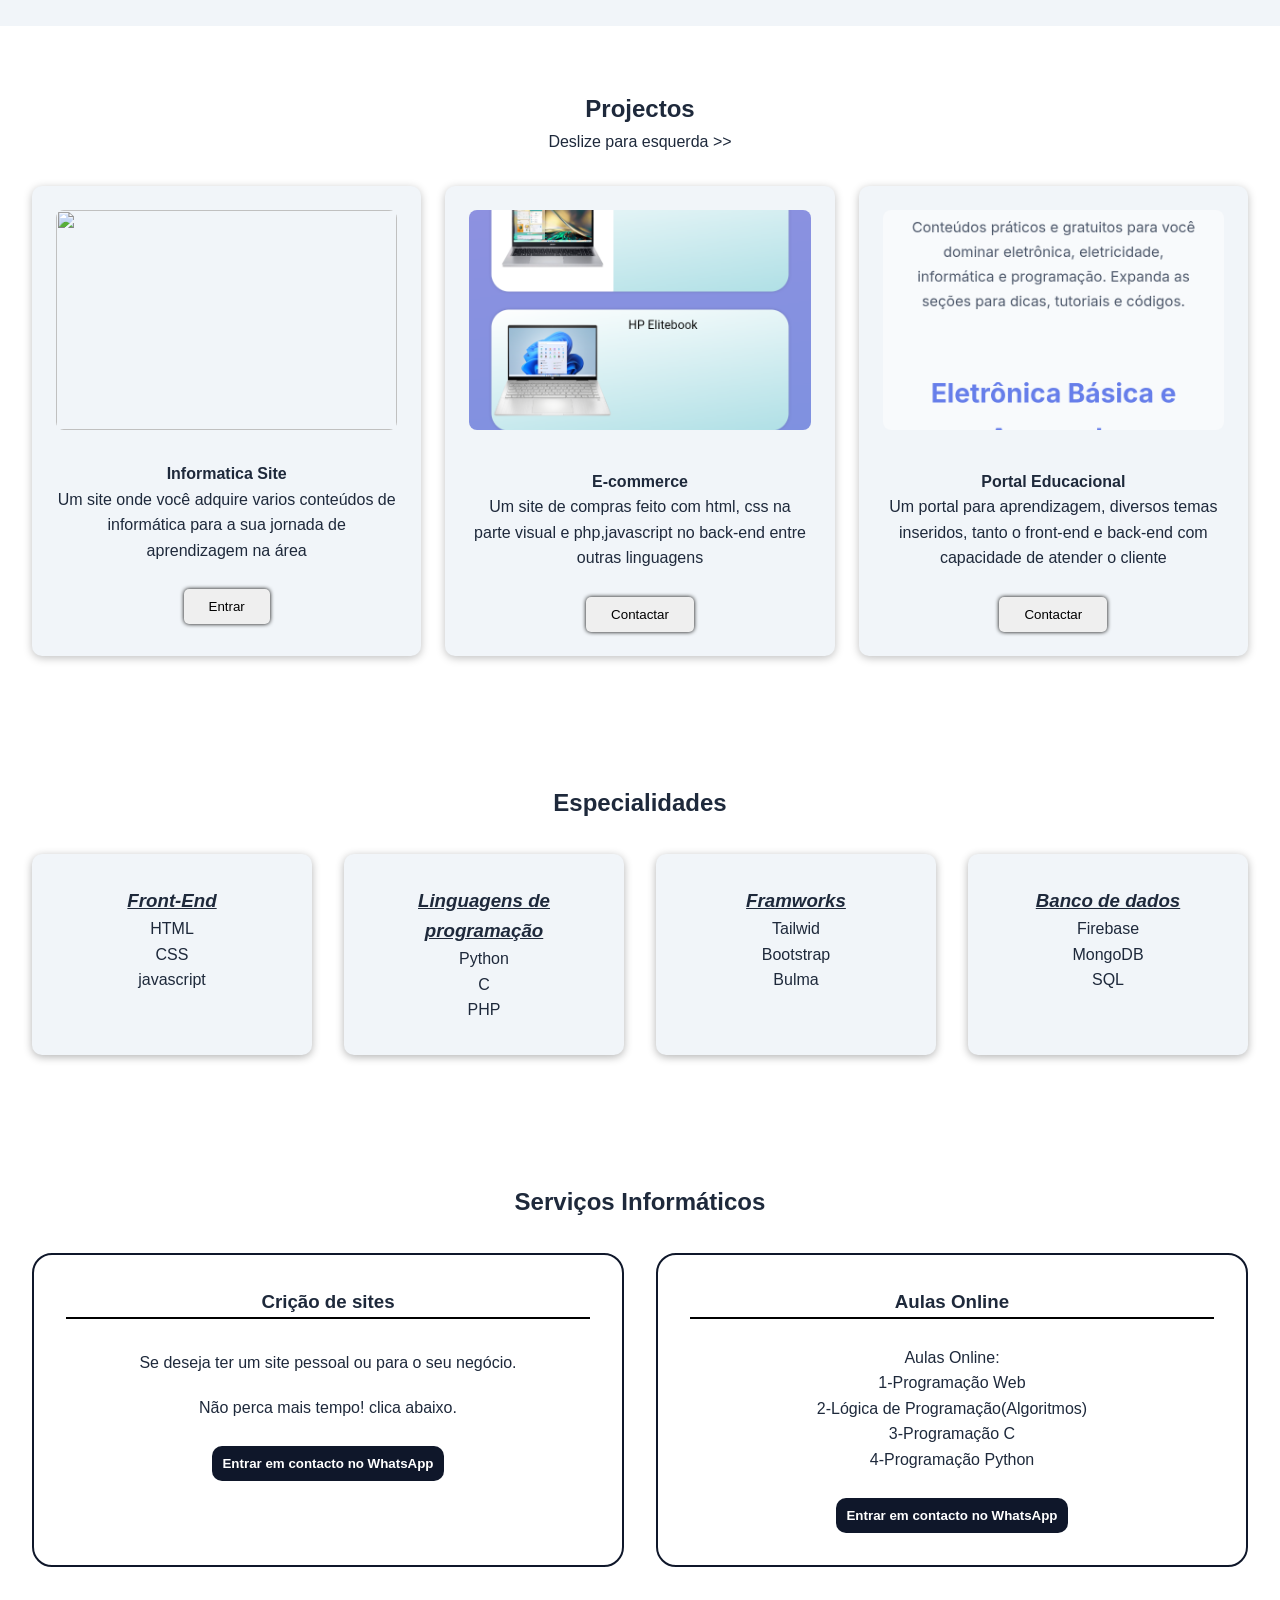
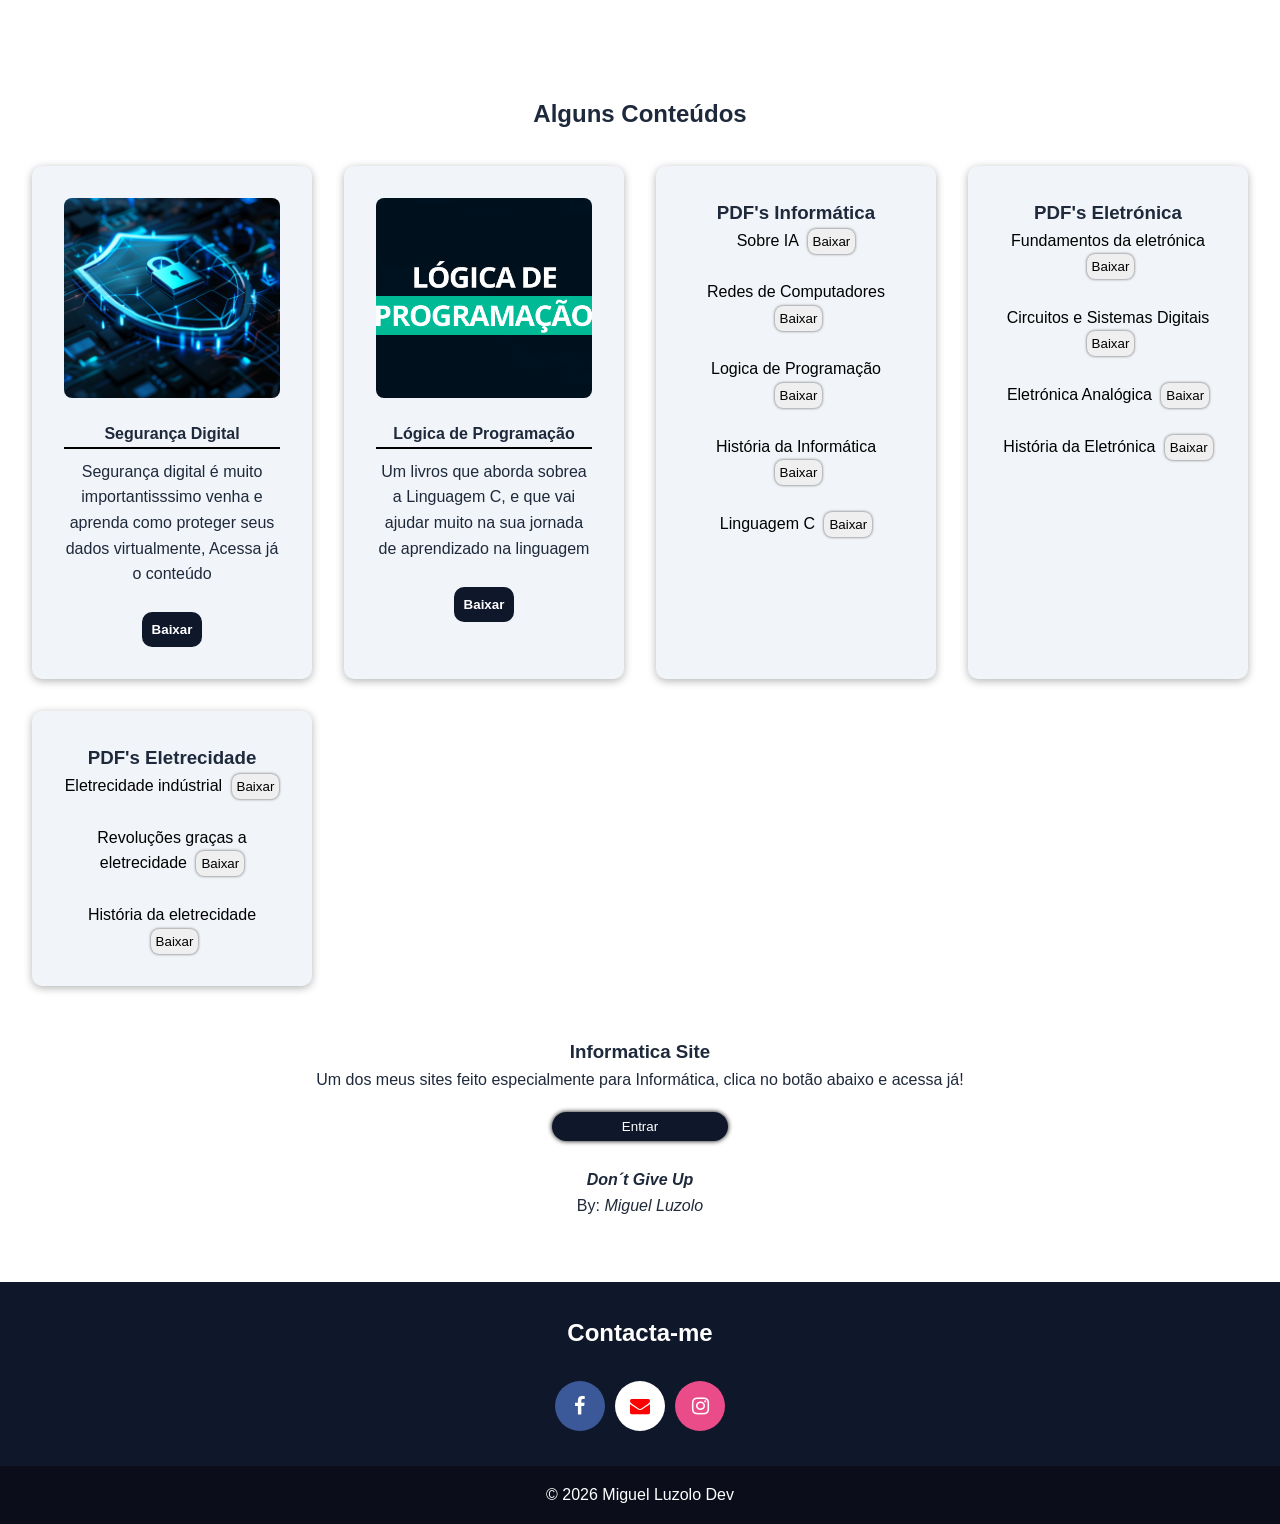
==== commit adfa839f: "background principal mudado!!!! Background principal Mudado!!!!" ====
--- a/index.html
+++ b/index.html
@@ -25,6 +25,7 @@
   --dark: #0f172a;
   --light: #f1f5f9;
   --text: #1e293b;
+  --miguel:skyblue;
 }
 
 
@@ -56,11 +57,11 @@
   justify-content: space-between;
   align-items: center;
   padding: 1.5rem 3rem;
-  background-color: var(--dark);
+   background: var(--dark);
   color: white;
   position: sticky;
   top: 0;
-  box-shadow:0px 0px 5px #555;
+  
 }
 
 .navbar ul {
@@ -84,7 +85,7 @@
   justify-content: center;
   align-items: center;
   height: 90vh;
-  background: linear-gradient(to right, var(--primary), var(--secondary));
+  background: var(--dark);
   color: white;
   text-align: center;
   padding: 0 1rem;
@@ -112,7 +113,7 @@
   display: inline-block;
   margin-top: 1rem;
   background: white;
-  color: var(--primary);
+  color: var(--dark);
   padding: 0.8rem 1.5rem;
   border-radius: 5px;
   text-decoration: none;
@@ -138,7 +139,7 @@
 .about-image img {
   width: 150px;
   border-radius: 50%;
-  border: 4px solid var(--primary);
+  border: 4px solid var(--dark);
 }
 
 
@@ -398,7 +399,7 @@
 
   <section class="hero">
     <div class="hero-content">
-      <h1>Olá, eu sou <span>Miguel</span></h1>
+      <h1>Olá, eu sou Miguel</h1>
       <p>Desenvolvedor <strong>Front-End / Back-End / Full Stack</strong></p>
       <a href="#projects" class="btn">Explorar o site</a>
     </div>
@@ -780,7 +781,6 @@
     <p>&copy; 2026 Miguel Luzolo Dev</p>
   </footer>
 
-  
 
 
 </body>
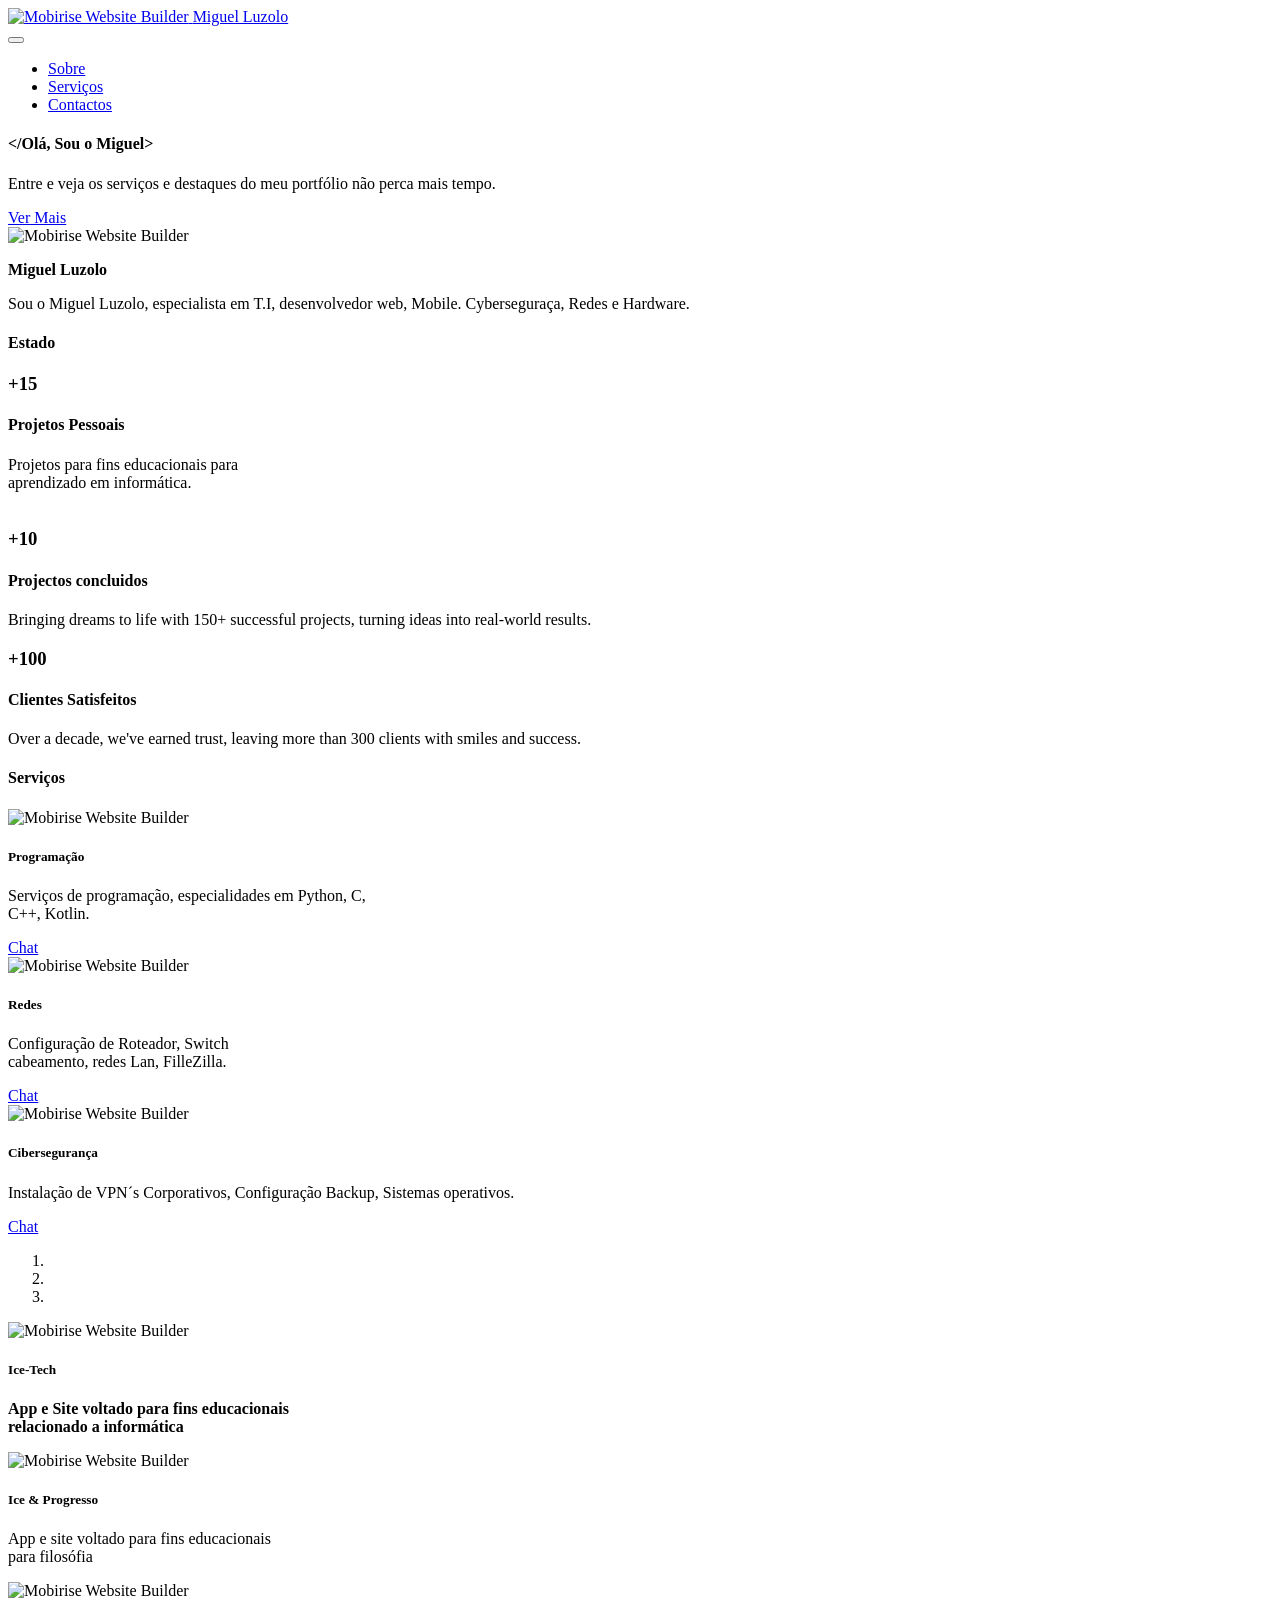
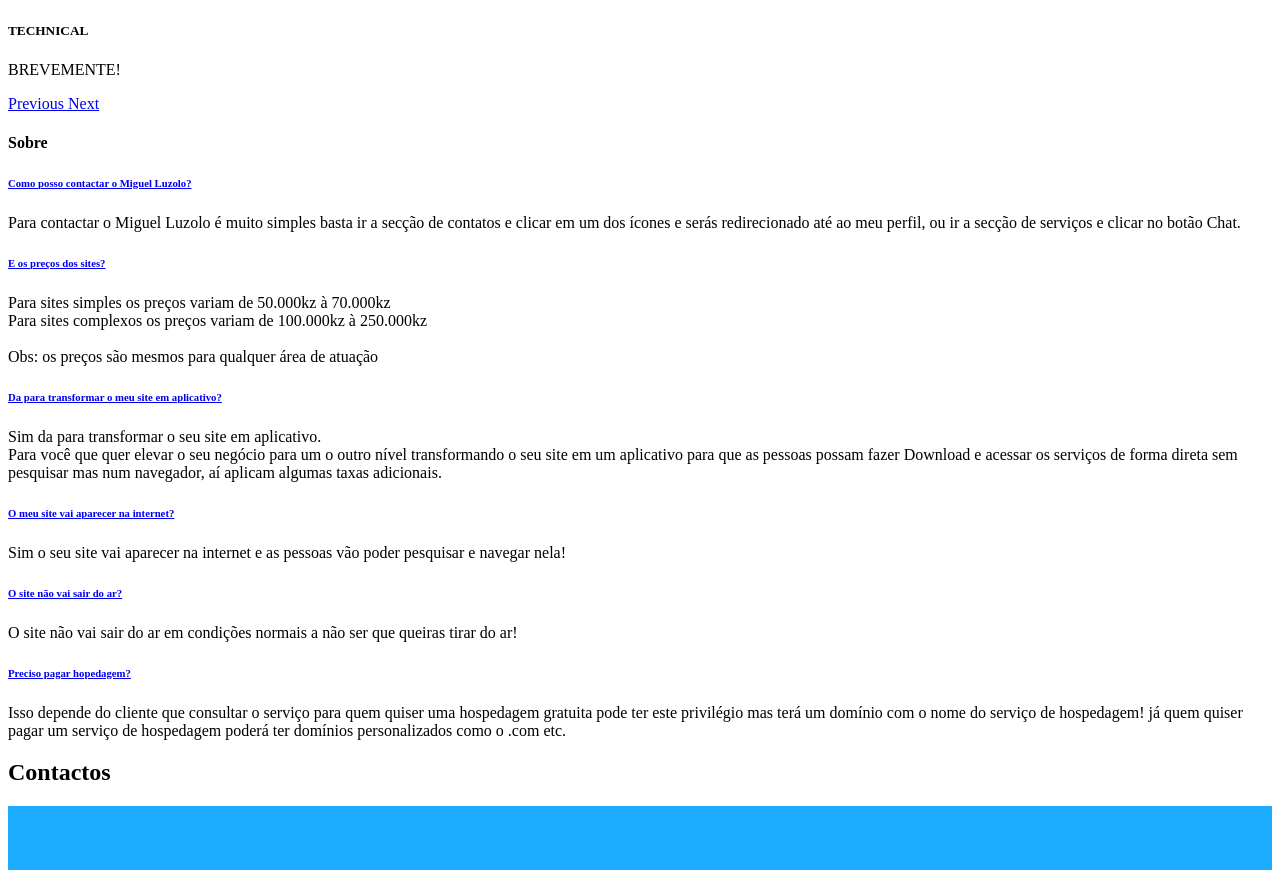
==== commit 9cf40252: "Add files via upload" ====
--- a/index.html
+++ b/index.html
@@ -1,787 +1,417 @@
 <!DOCTYPE html>
-<html lang="pt">
+<html  >
 <head>
-  <meta charset="UTF-8" />
- <meta name="viewport" content="width=device-width, initial-scale=1.0" />
+ 
+  <meta charset="UTF-8">
+  <meta http-equiv="X-UA-Compatible" content="IE=edge">
+  <meta name="generator" content="Mobirise v6.1.12, mobirise.com">
+  <meta name="viewport" content="width=device-width, initial-scale=1, minimum-scale=1">
+  <link rel="shortcut icon" href="assets/images/logo1.png" type="image/x-icon">
+  <meta name="description" content="Portfólio Miguel Luzolo">
+  
+  
   <title>Miguel Luzolo</title>
-
-<link rel="icon" href="caminho/do/seu/favicon.ico" type="i.ipng">
-
-
-<link rel="stylesheet" href="" />
-<link rel="stylesheet" href="https://cdnjs.cloudflare.com/ajax/libs/font-awesome/4.7.0/css/font-awesome.min.css">
-<link rel="stylesheet" href="https://cdnjs.cloudflare.com/ajax/libs/font-awesome/4.7.0/css/font-awesome.min.css">
-
-
-  
-  
-  <style>
-  
-  
-  
-  :root {
-  --primary: #4f46e5;
-  --secondary: #6366f1;
-  --dark: #0f172a;
-  --light: #f1f5f9;
-  --text: #1e293b;
-  --miguel:skyblue;
-}
-
-
-
-
-
- 
-* {
-  margin: 0;
-  padding: 0;
-  box-sizing: border-box;
-  list-style-type:none;
-}
-
-a{
-  list-style-type:none;
-  justify-items:none;
-}
-
-body {
-  font-family: "Poppins", sans-serif;
-  background-color: var(--light);
-  color: var(--text);
-  line-height: 1.6;
-}
-
-.navbar {
-  display: flex;
-  justify-content: space-between;
-  align-items: center;
-  padding: 1.5rem 3rem;
-   background: var(--dark);
-  color: white;
-  position: sticky;
-  top: 0;
-  
-}
-
-.navbar ul {
-  display: flex;
-  list-style: none;
-  gap: 2rem;
-}
-
-.navbar a {
-  color: white;
-  text-decoration: none;
-  transition: 0.3s;
-}
-
-.navbar a:hover {
-  color: var(--secondary);
-}
-
-.hero {
-  display: flex;
-  justify-content: center;
-  align-items: center;
-  height: 90vh;
-  background: var(--dark);
-  color: white;
-  text-align: center;
-  padding: 0 1rem;
-}
-
-.hero h1 span {
-  color: #ffd700;
-}
-
-	
-  #fotos{
-  
-  width: 100%;
-  height: 200px;
-  object-fit: cover;
-  border-radius: 8px;
-  margin-bottom: 1rem;
-  
-  
-  
-  }
-
-
-.btn {
-  display: inline-block;
-  margin-top: 1rem;
-  background: white;
-  color: var(--dark);
-  padding: 0.8rem 1.5rem;
-  border-radius: 5px;
-  text-decoration: none;
-  font-weight: bold;
-  transition: 0.3s;
-}
-
-.btn:hover {
-  background: #ddd;
-}
-
-.about .container {
-  display: flex;
-  flex-wrap: wrap;
-  align-items: center;
-  padding: 4rem 2rem;
-  gap: 2rem;
-}
-
-
-
-
-.about-image img {
-  width: 150px;
-  border-radius: 50%;
-  border: 4px solid var(--dark);
-}
-
-
-.projects {
-  background: white;
-  padding: 4rem 2rem;
-  text-align: center;
-}
-
-.project-grid {
-  display: grid;
-  grid-template-columns: repeat(auto-fit, minmax(250px, 1fr));
-  gap: 2rem;
-  margin-top: 2rem;
-}
-
-.project-card {
-  background: var(--light);
-  border-radius: 10px;
-  padding: 2rem;
-  box-shadow: 0 2px 8px rgba(0,0,0,0.3);
- }
- 
- 
- .projects2 {
-  background: white;
-  padding: 3rem 1.5rem;
-  text-align: center;
-}
-
-/* GRID no desktop */
-.project-grid2 {
-  display: grid;
-  grid-template-columns: repeat(auto-fit, minmax(220px, 1fr));
-  gap: 1.5rem;
-  margin-top: 2rem;
-}
-
-/* Cards */
-.project-card2 {
-  background: var(--light);
-  border-radius: 10px;
-  padding: 1.5rem;
-  box-shadow: 0 2px 8px rgba(0,0,0,0.25);
-  transition: all 0.3s ease;
-  flex: 0 0 80%; /* usado no mobile */
-}
-
-.project-card2:hover {
-  background: var(--text);
-  color: var(--light);
-  
-}
-
-/* Imagem */
-.project-card2 img {
-  width: 100%;
-  height: 220px;
-  object-fit: cover;
-  border-radius: 8px;
-  margin-bottom: 1rem;
-}
-
-/* --- MOBILE MAGIC --- */
-@media (max-width: 768px) {
-  .project-grid2 {
-    display: flex;
-	overflow-x: auto;
-    scroll-snap-type: x mandatory;
-    gap: 2rem;
-    padding-bottom: 1rem;
-  }
-
-  .project-card2 {
-    flex: 0 0 80%;
-    scroll-snap-align: start;
-	margin:10px;
-	border-radius:20px;
-  }
-
-  /* Remove barra de scroll feia */
-  .project-grid2::-webkit-scrollbar {
-    display: none;
-  }
-}
-
- 
- 
- button:active{
-
-background:purple;
-
-}
-
-
-
-.contact {
-  background: var(--dark);
-  color: white;
-  padding: 2rem 1rem;
-list-type-style:none;
-text-align:center; 
- }
-
-footer {
-  background: #0b0e1a;
-  color: white;
-  text-align: center;
-  padding: 1rem;
-}
-
-/* 📱 Responsividade */
-@media (max-width: 768px) {
-  .about .container {
-    flex-direction: column;
-  }
-}
-
-a{ 
-text-decoration:none;
-color:black;
-
-
-}
-  
-.fa {
-	margin:3px;
-  padding: 15px;
-  font-size: 20px;
-  width: 50px;
-  text-align: center;
-  text-decoration: none;
-border-radius:50%;
-}
-
-/* Add a hover effect if you want */
-.fa:hover {
-  opacity: 0.7;
-}
-
-/* Set a specific color for each brand */
-
-/* Facebook */
-.fa-facebook {
-  background: #3B5998;
-  color: white;
-
-}
-
-/* envelope */
-.fa-envelope {
-  background:white; 
-  color: red;
-}
-
-.fa-instagram{
-  background: #ea4c89;
-  color: white;
-}  
- 
- 
-  meter{
-  
-  
-  height:px;
-  position:static !important;
-  
-  }
-  
- #but{
- 
- 
- padding:10px 10px;
- border-radius:10px;
- border:none;
- background:var(--dark);
- color:white;
- font-weight:bold;
- 
- } 
-  
-  #buttt{
-  
-  padding:7px 70px;
-  margin-top:20px;
-  border-radius:15px;
-  outline:none;
-  border:none;
-  background: var(--dark);
-  color:white;
-  box-shadow:0px 0px 5px rgba(0,0,0.1);
-  }
-  
-  
-  #buttt:active{
-  
-  background:white;
-  color:var(--dark);
-  box-shadow:0px 0px 5px rgba(0,0,0.1);
-  }
-  
-  <script type="module">
-  // Import the functions you need from the SDKs you need
-  import { initializeApp } from "https://www.gstatic.com/firebasejs/12.6.0/firebase-app.js";
-  import { getAnalytics } from "https://www.gstatic.com/firebasejs/12.6.0/firebase-analytics.js";
-  // TODO: Add SDKs for Firebase products that you want to use
-  // https://firebase.google.com/docs/web/setup#available-libraries
-
-  // Your web app's Firebase configuration
-  // For Firebase JS SDK v7.20.0 and later, measurementId is optional
-  const firebaseConfig = {
-    apiKey: "AIzaSyAk_y7X8R5dbKSwwWWhAPWohlOUstD7whs",
-    authDomain: "meusite-b44b1.firebaseapp.com",
-    projectId: "meusite-b44b1",
-    storageBucket: "meusite-b44b1.firebasestorage.app",
-    messagingSenderId: "1044750478292",
-    appId: "1:1044750478292:web:a2353c72cde603cf684441",
-    measurementId: "G-WY6XCTD4XW"
-  };
-
-  // Initialize Firebase
-  const app = initializeApp(firebaseConfig);
-  const analytics = getAnalytics(app);
-</script>   
-  
-  
-  
-  
-  
-  
-  
-  
-  </style>
-  
-  
-  
-  
-
-   
+  <link rel="stylesheet" href="assets/web/assets/mobirise-icons2/mobirise2.css">
+  <link rel="stylesheet" href="assets/web/assets/mobirise-icons/mobirise-icons.css">
+  <link rel="stylesheet" href="assets/web/assets/mobirise-icons-bold/mobirise-icons-bold.css">
+  <link rel="stylesheet" href="assets/bootstrap/css/bootstrap.min.css">
+  <link rel="stylesheet" href="assets/dropdown/css/style.css">
+  <link rel="stylesheet" href="assets/socicon/css/styles.css">
+  <link rel="stylesheet" href="assets/theme/css/style.css">
+  <link rel="preload" href="https://fonts.googleapis.com/css2?family=Inter+Tight:wght@400;700&display=swap&display=swap" as="style" onload="this.onload=null;this.rel='stylesheet'">
+  <noscript><link rel="stylesheet" href="https://fonts.googleapis.com/css2?family=Inter+Tight:wght@400;700&display=swap&display=swap"></noscript>
+  <link rel="preload" as="style" href="assets/mobirise/css/mbr-additional.css?v=vcqYh8"><link rel="stylesheet" href="assets/mobirise/css/mbr-additional.css?v=vcqYh8" type="text/css">
+
+  
   
   
 </head>
 <body>
   
-  <header class="navbar">
-       <div style="margin-left:-30px;" class="Logo" >Miguel </div>
-    <nav>
- 
-	<ul>
-	  
-        <li><a href="#about">Sobre</a></li>
-        <li><a href="#conteudo">Conteúdos</a></li>
-        <li><a href="#contact">Contato</a></li>
-      </ul>
+  <section data-bs-version="5.1" class="menu menu1 cid-vvtOW7JBRl" once="menu" id="menu1-5">
+    
+
+    <nav class="navbar navbar-dropdown navbar-fixed-top navbar-expand-lg">
+        <div class="container-fluid">
+            <div class="navbar-brand">
+                <span class="navbar-logo">
+                    <a href="index.html">
+                        <img src="assets/images/logo1.png" alt="Mobirise Website Builder" style="height: 3rem;">
+                    </a>
+                </span>
+                <span class="navbar-caption-wrap"><a class="navbar-caption text-primary display-7" href="index.html">Miguel Luzolo<br></a></span>
+            </div>
+            <button class="navbar-toggler" type="button" data-toggle="collapse" data-bs-toggle="collapse" data-target="#navbarSupportedContent" data-bs-target="#navbarSupportedContent" aria-controls="navbarNavAltMarkup" aria-expanded="false" aria-label="Toggle navigation">
+                <div class="hamburger">
+                    <span></span>
+                    <span></span>
+                    <span></span>
+                    <span></span>
+                </div>
+            </button>
+            <div class="collapse navbar-collapse" id="navbarSupportedContent">
+                <ul class="navbar-nav nav-dropdown nav-right" data-app-modern-menu="true"><li class="nav-item"><a class="nav-link link text-primary display-4" href="index.html#list01-13"><span class="mbri-info mbr-iconfont mbr-iconfont-btn"></span>Sobre</a></li>
+                    <li class="nav-item"><a class="nav-link link text-primary display-4" href="index.html#features04-c"><span class="mbrib-briefcase mbr-iconfont mbr-iconfont-btn"></span>
+                            Serviços</a></li>
+                    <li class="nav-item"><a class="nav-link link text-primary display-4" href="index.html#social04-a"><span class="mobi-mbri mobi-mbri-user mbr-iconfont mbr-iconfont-btn"></span>Contactos</a>
+                    </li></ul>
+                
+                
+            </div>
+        </div>
     </nav>
-  </header>
-
-  <section class="hero">
-    <div class="hero-content">
-      <h1>Olá, eu sou Miguel</h1>
-      <p>Desenvolvedor <strong>Front-End / Back-End / Full Stack</strong></p>
-      <a href="#projects" class="btn">Explorar o site</a>
+</section>
+
+<section data-bs-version="5.1" class="header16 cid-vvtKnSoYw5 mbr-fullscreen" id="header17-3">
+  
+  
+  <div class="container-fluid">
+    <div class="row">
+      <div class="content-wrap col-12 col-md-12">
+        <h4 class="mbr-section-title mbr-fonts-style mbr-white mb-4 display-2"><strong>&lt;/Olá, Sou o Miguel&gt;</strong></h4>
+        
+        <p class="mbr-fonts-style mbr-text mbr-white mb-4 display-7">Entre e veja os serviços e destaques do meu portfólio não perca mais tempo.&nbsp;</p>
+        <div class="mbr-section-btn"><a class="btn btn-white display-7" href="index.html#image1-2">Ver Mais<span class="mbri-down mbr-iconfont mbr-iconfont-btn"></span></a></div>
+      </div>
     </div>
-  </section>
-
-  <section id="about" class="about">
+  </div>
+</section>
+
+<section data-bs-version="5.1" class="image1 cid-vvtDBlALGm" id="image1-2">
+    
+
+    
+    
+
     <div class="container">
-      <div class="about-image">
-        <!-- 🧍 Espaço para a tua foto -->
-        <center><img src="Luzolo.jpg" alt="Minha foto" /></center>
-		<center><h3>Miguel Luzolo</h3></center>
-      </div>
-      <div class="about-text">
-        <h2>Sobre Mim</h2>
-        <p>
-          <!-- descrição pessoal -->
-          Sou Miguel Luzolo um desenvolvedor apaixonado por tecnologia, sempre em busca de novos desafios e oportunidades para aprender. &#128512
-        </p>
-	 <br>
-		<p>
-          <!-- descrição pessoal -->
-         Também conhecido como "Ice Kid" sou um rapaz que gosta de ensinar conteúdos de TI para os outros. Por isso que aqui no meu portfólio contém alguns PDF´s que me ajudaram a descobrir
-		 mais sobre tecnológia e acredito que pode ajudar você também a aprender mais sobre tecnológia e não só...
-		 </p>
-        <br>
-		<p style=""><i>By: Miguel Luzolo</i></p>
-		<br><br>
-		
-        <h3>Informatica Site</h3>
-	    <p>Um dos meus sites feito especialmente para Informática, clica no botão abaixo e acessa já!</p>
-	    
-		<a href="brevemente.html"><button id="buttt">Entrar</button></a>
-	
- 
-	 </div>
-    
+        <div class="row align-items-center">
+            <div class="col-12 col-lg-6">
+                <div class="image-wrapper">
+                    <img src="assets/images/img-20240820-wa00031-2.jpeg" alt="Mobirise Website Builder">
+                    <p class="mbr-description mbr-fonts-style pt-2 align-center display-4"><strong>Miguel Luzolo</strong></p>
+                </div>
+            </div>
+            <div class="col-12 col-lg">
+                <div class="text-wrapper">
+                    
+                    <p class="mbr-text mbr-fonts-style display-7">Sou o Miguel Luzolo, especialista em T.I, desenvolvedor web, Mobile. Cyberseguraça, Redes e Hardware.&nbsp;</p>
+                </div>
+            </div>
+        </div>
+    </div>
+</section>
+
+<section data-bs-version="5.1" class="counter1 counters cid-vvz4UHO2Xy" id="counter1-12">
+	
+
+	
+	
+	<div class="container-fluid">
+		<div class="row justify-content-center">
+			<div class="col-12 content-head">
+				<div class="card-wrapper mb-5">
+					<div class="card-box align-center">
+						<h4 class="mbr-section-title mbr-fonts-style mb-0 display-2"><strong>Estado</strong></h4>
+						
+						
+					</div>
+				</div>
+			</div>
+		</div>
+		<div class="row content-row mt-4">
+			<div class="item features-without-image col-12 col-md-6 col-lg-4 item-mb active">
+				<div class="item-wrapper">
+					<div class="title mb-3">
+						<h3 class="count mbr-fonts-style display-1">+15</h3>
+					</div>
+					<h4 class="card-title mbr-fonts-style display-5"><strong>Projetos&nbsp;Pessoais</strong></h4>
+					<p class="mbr-text card-text mbr-fonts-style mb-0 display-7">Projetos para fins&nbsp;educacionais para&nbsp;<br>aprendizado em informática.<br><br></p>
+				</div>
+			</div>
+			<div class="item features-without-image col-12 col-md-6 col-lg-4 item-mb">
+				<div class="item-wrapper">
+					<div class="title mb-3">
+						<h3 class="count mbr-fonts-style display-1">+10&nbsp;</h3>
+					</div>
+					<h4 class="card-title mbr-fonts-style display-5">
+						<strong>Projectos concluidos</strong></h4>
+					<p class="mbr-text card-text mbr-fonts-style mb-0 display-7">
+						Bringing dreams to life with 150+ successful projects, turning ideas into real-world results.
+					</p>
+				</div>
+			</div>
+			<div class="item features-without-image col-12 col-md-6 col-lg-4 item-mb">
+				<div class="item-wrapper">
+					<div class="title mb-3">
+						<h3 class="count mbr-fonts-style display-1">+100
+						</h3>
+					</div>
+					<h4 class="card-title mbr-fonts-style display-5">
+						<strong>Clientes&nbsp;Satisfeitos</strong></h4>
+					<p class="mbr-text card-text mbr-fonts-style mb-0 display-7">
+						Over a decade, we've earned trust, leaving more than 300 clients with smiles and success.
+					</p>
+				</div>
+			</div>
+
+
+		</div>
 	</div>
-  </section>
-
- 
-
-<section id="projects2" class="projects">
- <h2>Projectos</h2>   
-	<p>Deslize para esquerda >> </p>
-<div class="project-grid2">
-     
-
- <div class="project-card2">
-         
-            
-      <img src="captura1.png" height="auto" width="150px"> 
-          
-      <h4 style="text-align:center; margin-top:15px;">Informatica Site</h4>
-      <p >Um site onde você adquire varios conteúdos de informática para a sua jornada de aprendizagem na área</p>  
-        
-		<br>
-      <button  style="padding:10px 25px; border:none; border-radius:5px; box-shadow:0px 0px 4px rgba(0, 0, 0.1)"> <a href="brevemente.html">Entrar</a></button>
-
- </div>
- 
- 
- 
-  <div class="project-card2">
-         
-            
-      <img src="p2.png" height="auto" width="150px"> 
-          
-      <h4 style="text-align:center; margin-top:15px;">E-commerce</h4>
-      
-      <p >Um site de compras feito com html, css na parte visual e php,javascript no back-end entre outras linguagens</p>  
-      <br>
-	  <button style="padding:10px 25px; ; border:none; border-radius:5px; box-shadow:0px 0px 4px rgba(0, 0, 0.1)"> <a href="#contacto">Contactar</a></button>
-
- </div>
- 
- 
-  <div class="project-card2">
-         
-            
-      <img src="p3.png" height="auto" width="150px"> 
-          
-      <h4 style="text-align:center; margin-top:15px;">Portal Educacional</h4>
-      
-      <p >Um portal para aprendizagem, diversos temas inseridos, tanto o front-end e back-end com capacidade de atender o cliente</p>  
-<br>    
-	<button style="padding:10px 25px;  border:none; border-radius:5px; box-shadow:0px 0px 4px rgba(0, 0, 0.1)"> <a href="#contacto">Contactar</a></button>
-
-
- </div>
-
-
- </div>
-	  
-
-</section>
-
-
-
- <section id="projects" class="projects">
-    
-	
-	 
-	<h2>Especialidades</h2>
-    <div class="project-grid">
-      <!-- Especialidades-->
-      <div class="project-card">
-        <h3><i><u>Front-End</u></i></h3>
-         <p>HTML</p>
-		 <p>CSS </p>
-		 <p>javascript </p>
-              
-      </div>
-      <div class="project-card">
-        <h3><i><u>Linguagens de programação</u></i></h3>
-        <p>Python </p>
-		 <p>C</p>
-		 <p>PHP</p>
-              
-	  </div>
-	  
-	   <div class="project-card">
-        <h3><i><u>Framworks</u></i></h3>
-       
-	   <p>Tailwid</p>
-		 <p>Bootstrap</p>
-		 <p>Bulma</p>
-             
-      </div>
-    
-	
-	<div class="project-card">
-        <h3><i><u>Banco  de dados</u></i></h3>
-        <p>Firebase </p>
-		<p>MongoDB</p>
-		<p>SQL </p>
-             
-		
-      </div>
-      
-	 
-    
-
-	
+</section>
+
+<section data-bs-version="5.1" class="features4 start cid-vvtUYi5dMJ" id="features04-c">
+	
+	
+	<div class="container">
+		<div class="row justify-content-center">
+			<div class="col-12 content-head">
+				<div class="mbr-section-head mb-5">
+					<h4 class="mbr-section-title mbr-fonts-style align-center mb-0 display-2"><strong>Serviços</strong></h4>
+					
+					
+				</div>
+			</div>
+		</div>
+		<div class="row">
+			<div class="item features-image col-12 col-md-6 col-lg-4 active">
+				<div class="item-wrapper">
+					<div class="item-img">
+						<img src="assets/images/29ea7b408360524da8c7a97e16ec437a.jpeg" alt="Mobirise Website Builder" data-slide-to="0" data-bs-slide-to="0">
+					</div>
+					<div class="item-content">
+						<h5 class="item-title mbr-fonts-style display-5"><strong>Programação</strong></h5>
+						<p class="mbr-text mbr-fonts-style display-7">Serviços de programação, especialidades em Python, C,<br>C++, Kotlin.&nbsp;&nbsp;<strong>&nbsp;</strong><br></p>
+						<div class="mbr-section-btn item-footer"><a href="chat.html#form03-t" class="btn item-btn btn-primary display-7" target="_blank">Chat</a></div>
+					</div>
+
+				</div>
+			</div><div class="item features-image col-12 col-md-6 col-lg-4">
+				<div class="item-wrapper">
+					<div class="item-img">
+						<img src="assets/images/c7fdc22fed8719c5c372a488df722fb7.jpeg" alt="Mobirise Website Builder" data-slide-to="1" data-bs-slide-to="1">
+					</div>
+					<div class="item-content">
+						<h5 class="item-title mbr-fonts-style display-5"><strong>Redes</strong></h5>
+						<p class="mbr-text mbr-fonts-style display-7">Configuração de Roteador, Switch<br>cabeamento, redes Lan, FilleZilla.</p>
+						<div class="mbr-section-btn item-footer"><a href="chat.html#form03-t" class="btn item-btn btn-primary display-7">Chat</a></div>
+					</div>
+				</div>
+			</div>
+			<div class="item features-image col-12 col-md-6 col-lg-4">
+				<div class="item-wrapper">
+					<div class="item-img">
+						<img src="assets/images/7e8d303eaf468371574ba31c09c6d447.jpeg" alt="Mobirise Website Builder" data-slide-to="1" data-bs-slide-to="1">
+					</div>
+					<div class="item-content">
+						<h5 class="item-title mbr-fonts-style display-5"><strong>Cibersegurança</strong></h5>
+						<p class="mbr-text mbr-fonts-style display-7">Instalação de VPN´s Corporativos, Configuração Backup, Sistemas operativos.</p>
+						<div class="mbr-section-btn item-footer"><a href="chat.html#form03-t" class="btn item-btn btn-primary display-7">Chat</a></div>
+					</div>
+				</div>
+			</div>
+			
+		</div>
 	</div>
-  </section>
-
-   <section class="projects">
-	<h2 id="serviços">Serviços Informáticos</h2>
-   
-   
-
-    <div class="project-grid">
-	
-
-	
-	
-	<div  style="border:2px solid var(--dark); padding:2rem; border-radius:20px;">
-	
-	<h3>Crição de sites<hr color="black"></h3>
-	<br>
-	<p style="padding:5px;">Se deseja ter um site pessoal ou para o seu negócio.</p>
-	
-	<p style="margin-top:15px;">Não perca mais tempo! clica abaixo.</p>
-	<br>
-	
-	<center><a  href="https://wa.me/244946093351" ><button id="but" >Entrar em contacto no WhatsApp</button></a></center>
-	
+</section>
+
+<section data-bs-version="5.1" class="slider2 cid-vvw3BR1RxS" id="slider2-y">
+    
+
+    
+    <div class="container">
+        <div class="row justify-content-center">
+            <div class="col-12 col-md-10">
+                <div class="carousel slide" id="vvALpGUMvK" data-ride="carousel" data-bs-ride="carousel" data-interval="5000" data-bs-interval="5000">
+                    <ol class="carousel-indicators">
+                        <li data-slide-to="0" data-bs-slide-to="0" class="active" data-target="#vvALpGUMvK" data-bs-target="#vvALpGUMvK"></li>
+                        <li data-slide-to="1" data-bs-slide-to="1" data-target="#vvALpGUMvK" data-bs-target="#vvALpGUMvK"></li>
+                        <li data-slide-to="2" data-bs-slide-to="2" data-target="#vvALpGUMvK" data-bs-target="#vvALpGUMvK"></li>
+                    </ol>
+                    <div class="carousel-inner">
+                        <div class="carousel-item slider-image item active">
+                            <div class="item-wrapper">
+                                
+                                <img class="d-block w-100" src="assets/images/ice-720x1612.png" alt="Mobirise Website Builder">
+                                <div class="carousel-caption d-none d-md-block">
+                                    <h5 class="mbr-section-subtitle mbr-fonts-style display-5"><strong>Ice-Tech</strong></h5>
+                                    <p class="mbr-section-text mbr-fonts-style display-7"><strong>App e Site voltado para fins educacionais <br>relacionado a informática</strong></p>
+                                </div>
+                            </div>
+                        </div>
+                        <div class="carousel-item slider-image item">
+                            <div class="item-wrapper">
+                                
+                                <img class="d-block w-100" src="assets/images/p-736x417.png" alt="Mobirise Website Builder">
+                                <div class="carousel-caption d-none d-md-block">
+                                    <h5 class="mbr-section-subtitle mbr-fonts-style display-5"><strong>Ice &amp; Progresso</strong></h5>
+                                    <p class="mbr-section-text mbr-fonts-style display-7">App e site voltado para fins educacionais<br>para filosófia</p>
+                                </div>
+                            </div>
+                        </div>
+                        <div class="carousel-item slider-image item">
+                            <div class="item-wrapper">
+                                
+                                <img class="d-block w-100" src="assets/images/image-8f3e3e24-720x720.jpg" alt="Mobirise Website Builder">
+                                <div class="carousel-caption d-none d-md-block">
+                                    <h5 class="mbr-section-subtitle mbr-fonts-style display-5"><strong>TECHNICAL</strong></h5>
+                                    <p class="mbr-section-text mbr-fonts-style display-7">
+                                        BREVEMENTE!</p>
+                                </div>
+                            </div>
+                        </div>
+                    </div>
+                    <a class="carousel-control carousel-control-prev" role="button" data-slide="prev" data-bs-slide="prev" href="#vvALpGUMvK">
+                        <span class="mobi-mbri mobi-mbri-arrow-prev" aria-hidden="true"></span>
+                        <span class="sr-only visually-hidden">Previous</span>
+                    </a>
+                    <a class="carousel-control carousel-control-next" role="button" data-slide="next" data-bs-slide="next" href="#vvALpGUMvK">
+                        <span class="mobi-mbri mobi-mbri-arrow-next" aria-hidden="true"></span>
+                        <span class="sr-only visually-hidden">Next</span>
+                    </a>
+                </div>
+            </div>
+        </div>
+    </div>
+</section>
+
+<section data-bs-version="5.1" class="list1 cid-vvz4WG0zDB" id="list01-13">	
+    
+	
+	<div class="container">
+		<div class="row justify-content-center">
+			<div class="col-12 col-md-12 col-lg-10 m-auto">
+				<div class="content">
+					<div class="row justify-content-center mb-5">
+						<div class="col-12 content-head">
+							<div class="mbr-section-head">
+								<h4 class="mbr-section-title mbr-fonts-style align-center mb-0 display-2"><strong>Sobre</strong></h4>
+								
+							</div>
+						</div>
+					</div>
+					<div id="bootstrap-accordion_6" class="panel-group accordionStyles accordion" role="tablist" aria-multiselectable="true">
+						<div class="card">
+							<div class="card-header" role="tab" id="headingOne">
+								<a role="button" class="panel-title collapsed" data-toggle="collapse" data-bs-toggle="collapse" data-core="" href="#collapse1_6" aria-expanded="false" aria-controls="collapse1">
+									<h6 class="panel-title-edit mbr-semibold mbr-fonts-style mb-0 display-5">Como posso contactar o Miguel Luzolo?</h6>
+									<span class="sign mbr-iconfont mobi-mbri-arrow-down"></span>
+								</a>
+							</div>
+							<div id="collapse1_6" class="panel-collapse noScroll collapse" role="tabpanel" aria-labelledby="headingOne" data-parent="#accordion" data-bs-parent="#bootstrap-accordion_6">
+								<div class="panel-body">
+									<p class="mbr-fonts-style panel-text display-7">Para contactar o Miguel Luzolo é muito simples basta ir a secção de contatos e clicar em um dos ícones e serás redirecionado até ao meu perfil, ou ir a secção de serviços e clicar no botão Chat.</p>
+								</div>
+							</div>
+						</div>
+						<div class="card">
+							<div class="card-header" role="tab" id="headingOne">
+								<a role="button" class="panel-title collapsed" data-toggle="collapse" data-bs-toggle="collapse" data-core="" href="#collapse2_6" aria-expanded="false" aria-controls="collapse2">
+									<h6 class="panel-title-edit mbr-semibold mbr-fonts-style mb-0 display-5">E os preços dos sites?
+									</h6>
+									<span class="sign mbr-iconfont mobi-mbri-arrow-down"></span>
+								</a>
+							</div>
+							<div id="collapse2_6" class="panel-collapse noScroll collapse" role="tabpanel" aria-labelledby="headingOne" data-parent="#accordion" data-bs-parent="#bootstrap-accordion_6">
+								<div class="panel-body">
+									<p class="mbr-fonts-style panel-text display-7">Para sites simples os preços variam de 50.000kz à 70.000kz<br>Para sites complexos os preços variam de 100.000kz à 250.000kz<br><br>Obs: os preços são mesmos para qualquer área de atuação</p>
+								</div>
+							</div>
+						</div>
+						<div class="card">
+							<div class="card-header" role="tab" id="headingOne">
+								<a role="button" class="panel-title collapsed" data-toggle="collapse" data-bs-toggle="collapse" data-core="" href="#collapse3_6" aria-expanded="false" aria-controls="collapse3">
+									<h6 class="panel-title-edit mbr-semibold mbr-fonts-style mb-0 display-5">Da para transformar o meu site em aplicativo?</h6>
+									<span class="sign mbr-iconfont mobi-mbri-arrow-down"></span>
+								</a>
+							</div>
+							<div id="collapse3_6" class="panel-collapse noScroll collapse" role="tabpanel" aria-labelledby="headingOne" data-parent="#accordion" data-bs-parent="#bootstrap-accordion_6">
+								<div class="panel-body">
+									<p class="mbr-fonts-style panel-text display-7">Sim da para transformar o seu site em aplicativo. <br>Para você que quer elevar o seu negócio para um o outro nível transformando o seu site em um aplicativo para que as pessoas possam fazer Download e acessar os serviços de forma direta sem pesquisar mas num navegador, aí aplicam algumas taxas adicionais.&nbsp;</p>
+								</div>
+							</div>
+						</div>
+						<div class="card">
+							<div class="card-header" role="tab" id="headingOne">
+								<a role="button" class="panel-title collapsed" data-toggle="collapse" data-bs-toggle="collapse" data-core="" href="#collapse4_6" aria-expanded="false" aria-controls="collapse4">
+									<h6 class="panel-title-edit mbr-semibold mbr-fonts-style mb-0 display-5">O meu site vai aparecer na internet?
+									</h6>
+									<span class="sign mbr-iconfont mobi-mbri-arrow-down"></span>
+								</a>
+							</div>
+							<div id="collapse4_6" class="panel-collapse noScroll collapse" role="tabpanel" aria-labelledby="headingOne" data-parent="#accordion" data-bs-parent="#bootstrap-accordion_6">
+								<div class="panel-body">
+									<p class="mbr-fonts-style panel-text display-7">Sim o seu site vai aparecer na internet e as pessoas vão poder pesquisar e navegar nela!</p>
+								</div>
+							</div>
+						</div>
+						<div class="card">
+							<div class="card-header" role="tab" id="headingOne">
+								<a role="button" class="panel-title collapsed" data-toggle="collapse" data-bs-toggle="collapse" data-core="" href="#collapse5_6" aria-expanded="false" aria-controls="collapse5">
+									<h6 class="panel-title-edit mbr-semibold mbr-fonts-style mb-0 display-5">O site não vai sair do ar?
+									</h6>
+									<span class="sign mbr-iconfont mobi-mbri-arrow-down"></span>
+								</a>
+							</div>
+							<div id="collapse5_6" class="panel-collapse noScroll collapse" role="tabpanel" aria-labelledby="headingOne" data-parent="#accordion" data-bs-parent="#bootstrap-accordion_6">
+								<div class="panel-body">
+									<p class="mbr-fonts-style panel-text display-7">O site não vai sair do ar em condições normais a não ser que queiras tirar do ar!</p>
+								</div>
+							</div>
+						</div>
+						<div class="card">
+							<div class="card-header" role="tab" id="headingOne">
+								<a role="button" class="panel-title collapsed" data-toggle="collapse" data-bs-toggle="collapse" data-core="" href="#collapse6_6" aria-expanded="false" aria-controls="collapse6">
+									<h6 class="panel-title-edit mbr-semibold mbr-fonts-style mb-0 display-5">Preciso pagar hopedagem?
+									</h6>
+									<span class="sign mbr-iconfont mobi-mbri-arrow-down"></span>
+								</a>
+							</div>
+							<div id="collapse6_6" class="panel-collapse noScroll collapse" role="tabpanel" aria-labelledby="headingOne" data-parent="#accordion" data-bs-parent="#bootstrap-accordion_6">
+								<div class="panel-body">
+									<p class="mbr-fonts-style panel-text display-7">Isso depende do cliente que consultar o serviço para quem quiser uma hospedagem gratuita pode ter este privilégio mas terá um domínio com o nome do serviço de hospedagem! já quem quiser pagar um serviço de hospedagem poderá ter domínios personalizados como o .com etc.</p>
+								</div>
+							</div>
+						</div>
+					</div>
+				</div>
+			</div>
+		</div>
 	</div>
-	
-    
-	
-	
-	<div  style="border:2px solid var(--dark); padding:2rem; border-radius:20px;">
-	
-	<h3>Aulas Online<hr color="black"></h3>
-	<br>
-	<p >Aulas Online: </p>
-	<p >1-Programação Web </p>
-	<p >2-Lógica de Programação(Algoritmos) </p>
-	<p >3-Programação C </p>
-	<p >4-Programação Python </p>
-  
-  
-  
-  
-    <br>
-	
-	<center ><a  href="https://wa.me/244946093351"><button id="but">Entrar em contacto no WhatsApp</button></a></center>
-	
-	</div>
-	
-    
-	
-
-	
-    
-
-	
-	
-
-	
-	
-	
+</section>
+
+<section data-bs-version="5.1" class="social4 cid-vvtRFVHna5" id="social04-a">
+    
+    
+    
+
+    <div class="container">
+        <div class="media-container-row">
+            <div class="col-12">
+                <h1 class="mbr-section-title align-center mb-5 mbr-fonts-style display-2"><strong>Contactos</strong></h1>
+                <div class="social-list align-center">
+                    <a class="iconfont-wrapper bg-facebook m-2 " target="_blank" href="https://www.facebook.com/miguel.luzolo.oficial">
+                        <span class="socicon-facebook socicon"></span>
+                    </a>
+                    <a class="iconfont-wrapper bg-twitter m-2" href="chat.html" target="_blank">
+                        <span class="mbrib-responsive"></span>
+                    </a>
+                    <a class="iconfont-wrapper bg-instagram m-2" href="https://www.instagram.com/miguel_luzolo_oficial.08?stkn=MXR3NjBhNTA0YXU2aQ==" target="_blank">
+                        <span class="socicon-instagram socicon"></span>
+                    </a>
+                    
+                    
+                    
+                    
+                    
+                    
+                    
+                    
+                </div>
+            </div>
+        </div>
     </div>
-
-
-
-
-
-
-
-
-	</section> 	
-
-
-<section id="projects" class="projects">
-<h1 id="conteudo" >Alguns Conteúdos </h1> 
- <div class="project-grid">
-
-
-	<div class="project-card">
-	
-	
-	
-	<img id="fotos" src="segurança.jpg">
-	
-	
-	<h4 style="margin-bottom:10px;">Segurança Digital<hr color="black"></h4>
-	
-	<p stylpi.jpge="padding:5px;">Segurança digital é muito importantisssimo venha e aprenda como proteger seus dados virtualmente, Acessa já o conteúdo</p>
-	<br>
-	
-	<center><a href="#"><button id="but" >Baixar</button></a></center>
-	
-	</div>
-	
-
-	<div class="project-card">
-	
-	
-	
-	<img id="fotos" src="logica.png">
-	
-	<h4 style="margin-bottom:10px;">Lógica de Programação<hr color="black"></h4>
-	
-	<p">Um livros que aborda sobrea a Linguagem C, e que vai ajudar muito na sua jornada de aprendizado na linguagem</p>
-	<br>
-	
-	<center><a href="#"><button id="but" >Baixar</button></a></center>
-	
-	</div>
-
-
-<div class="project-card">
-     <h3  >PDF's Informática</h3> 
-	  <a href="Uma Jornada Pela Inteligência Artificial.pdf" target="_blank" dowload>Sobre IA
-	  <button style="padding:5px 5px; margin-left:5px; border:none; box-shadow:0px 0px 3px #555; border-radius:8px;">Baixar</button></a>
-		
-		<br><br>
-		 <a href="Redes.pdf" target="_blank" dowload>Redes de Computadores
-	  <button style="padding:5px 5px; margin-left:5px; border:none; box-shadow:0px 0px 3px #555; border-radius:8px;">Baixar</button></a>
-		
-		<br><br>
-		 <a href="logica-de-programacao-para-iniciantes.pdf" target="_blank" dowload>Logica de Programação
-	  <button style="padding:5px 5px; margin-left:5px; border:none; box-shadow:0px 0px 3px #555; border-radius:8px;">
-	  Baixar</button></a>
-		
-		
-		<br><br>
-		 <a href="Historia da Informatica.pdf" target="_blank" dowload>História da Informática
-		 <button style="padding:5px 5px; margin-left:5px; border:none; box-shadow:0px 0px 3px #555; border-radius:8px;">
-	  Baixar</button></a>
-		
-		
-		
-		<br><br>
-		 <a href="Linguagem_C.pdf" target="_blank" dowload>Linguagem C
-	  <button style="padding:5px 5px; margin-left:5px; border:none; box-shadow:0px 0px 3px #555; border-radius:8px;">Baixar</button></a>
-		
-
-
-
-
-
-		</div>
-
-
-
-
-
-
-
-<div class="project-card">
-     <h3>PDF's Eletrónica </h3> 
-	  <a href="Fundamentos_da_Electronica.pdf" target="_blank" dowload>Fundamentos da eletrónica
-	  <button style="padding:5px 5px; margin-left:5px; border:none; box-shadow:0px 0px 3px #555; border-radius:8px;">Baixar</button></a>
-		
-		<br><br>
-		 <a href="Circuitos_e_Sistemas_Digitais.pdf" target="_blank" dowload>Circuitos e Sistemas Digitais
-	  <button style="padding:5px 5px; margin-left:5px; border:none; box-shadow:0px 0px 3px #555; border-radius:8px;">Baixar</button></a>
-		
-		<br><br>
-		 <a href="Eletronica-Analogica.pdf" target="_blank" dowload>Eletrónica Analógica
-	  <button style="padding:5px 5px; margin-left:5px; border:none; box-shadow:0px 0px 3px #555; border-radius:8px;">Baixar</button></a>
-		
-		
-		<br><br>
-		 <a href="Historia da eletronica.pdf" target="_blank" dowload>História da Eletrónica
-	  <button style="padding:5px 5px; margin-left:5px; border:none; box-shadow:0px 0px 3px #555; border-radius:8px;">Baixar</button></a>
-		
-		
-		
-	
-
-
-		</div>
-    
-	
-
-<div class="project-card">
-     <h3>PDF's Eletrecidade</h3> 
-	  <a href="Eletrecidade industrial.pdf" target="_blank" dowload>Eletrecidade indústrial
-	  <button style="padding:5px 5px; margin-left:5px; border:none; box-shadow:0px 0px 3px #555; border-radius:8px;">Baixar</button></a>
-		
-		<br><br>
-		 <a href="Invenções_Revolucionadas.pdf" target="_blank" dowload>Revoluções graças a eletrecidade
-	  <button style="padding:5px 5px; margin-left:5px; border:none; box-shadow:0px 0px 3px #555; border-radius:8px;">Baixar</button></a>
-		
-		<br><br>
-		 <a href="Historia da eletrecidade.pdf" target="_blank" dowload>História da eletrecidade
-		 
-	  <button style="padding:5px 5px; margin-left:5px; border:none; box-shadow:0px 0px 3px #555; border-radius:8px;">Baixar</button></a>
-		
-		
-	
-
-
-
-
-
-		</div>
-    
-	
-
-
-</div><br><br>
-
-<h3>Informatica Site</h3>
-	    <p>Um dos meus sites feito especialmente para Informática, clica no botão abaixo e acessa já!</p>
-	    
-		<a href="brevemente.html"><button id="buttt">Entrar</button></a>
-
-
-<br><br>
-<p style="font-weight:bold;"><i>Don´t Give Up</i></p>
-<p>By: <i>Miguel Luzolo</i></p>
-
-
-</section>
-
-
-
-
-  <section id="contact" class="contact">
-   
-   <h2>Contacta-me<i></i></h2>
-   <br>
-   <div>
-	<ul> 
-	 <a href="https://web.facebook.com/miguel.luzolo.oficial" target="_blank" class="fa fa-facebook"></a>
-     <a href="mailto:miguelluzolo5@gmail.com" target="_blank" class="fa fa-envelope"></a>
-<a href="https://www.instagram.com/miguel_luzolo_oficial.08/" target="_blank" class="fa fa-instagram"></a>
-
-	</ul>
-	</div>
-  </section>
-
-  <footer id="contacto">
-    <p>&copy; 2026 Miguel Luzolo Dev</p>
-  </footer>
-
-
-
+</section><section class="display-7" style="padding: 0;align-items: center;justify-content: center;flex-wrap: wrap;   background-color:rgb(30, 172, 255);  align-content: center;display: flex;position: relative;height: 4rem;"><a href="https://mobiri.se/5132994" style="flex: 1 1;height: 4rem;position: absolute;width: 100%;z-index: 1;"><img alt=" Free Web  Builder Software" style="height: 4rem;" src="[data-uri]"></a><p style="margin: 0;text-align: center;" class="display-7"> &#8204;</p><a style="z-index:1" href="https://mobirise.com/website-maker.html"></a></section><script src="assets/bootstrap/js/bootstrap.bundle.min.js"></script>  <script src="assets/smoothscroll/smooth-scroll.js"></script>  <script src="assets/ytplayer/index.js"></script>  <script src="assets/dropdown/js/navbar-dropdown.js"></script>  <script src="assets/viewportchecker/viewportchecker.js"></script>  <script src="assets/mbr-switch-arrow/mbr-switch-arrow.js"></script>  <script src="assets/theme/js/script.js"></script>  
+  
+  
 </body>
-</html>
+</html>
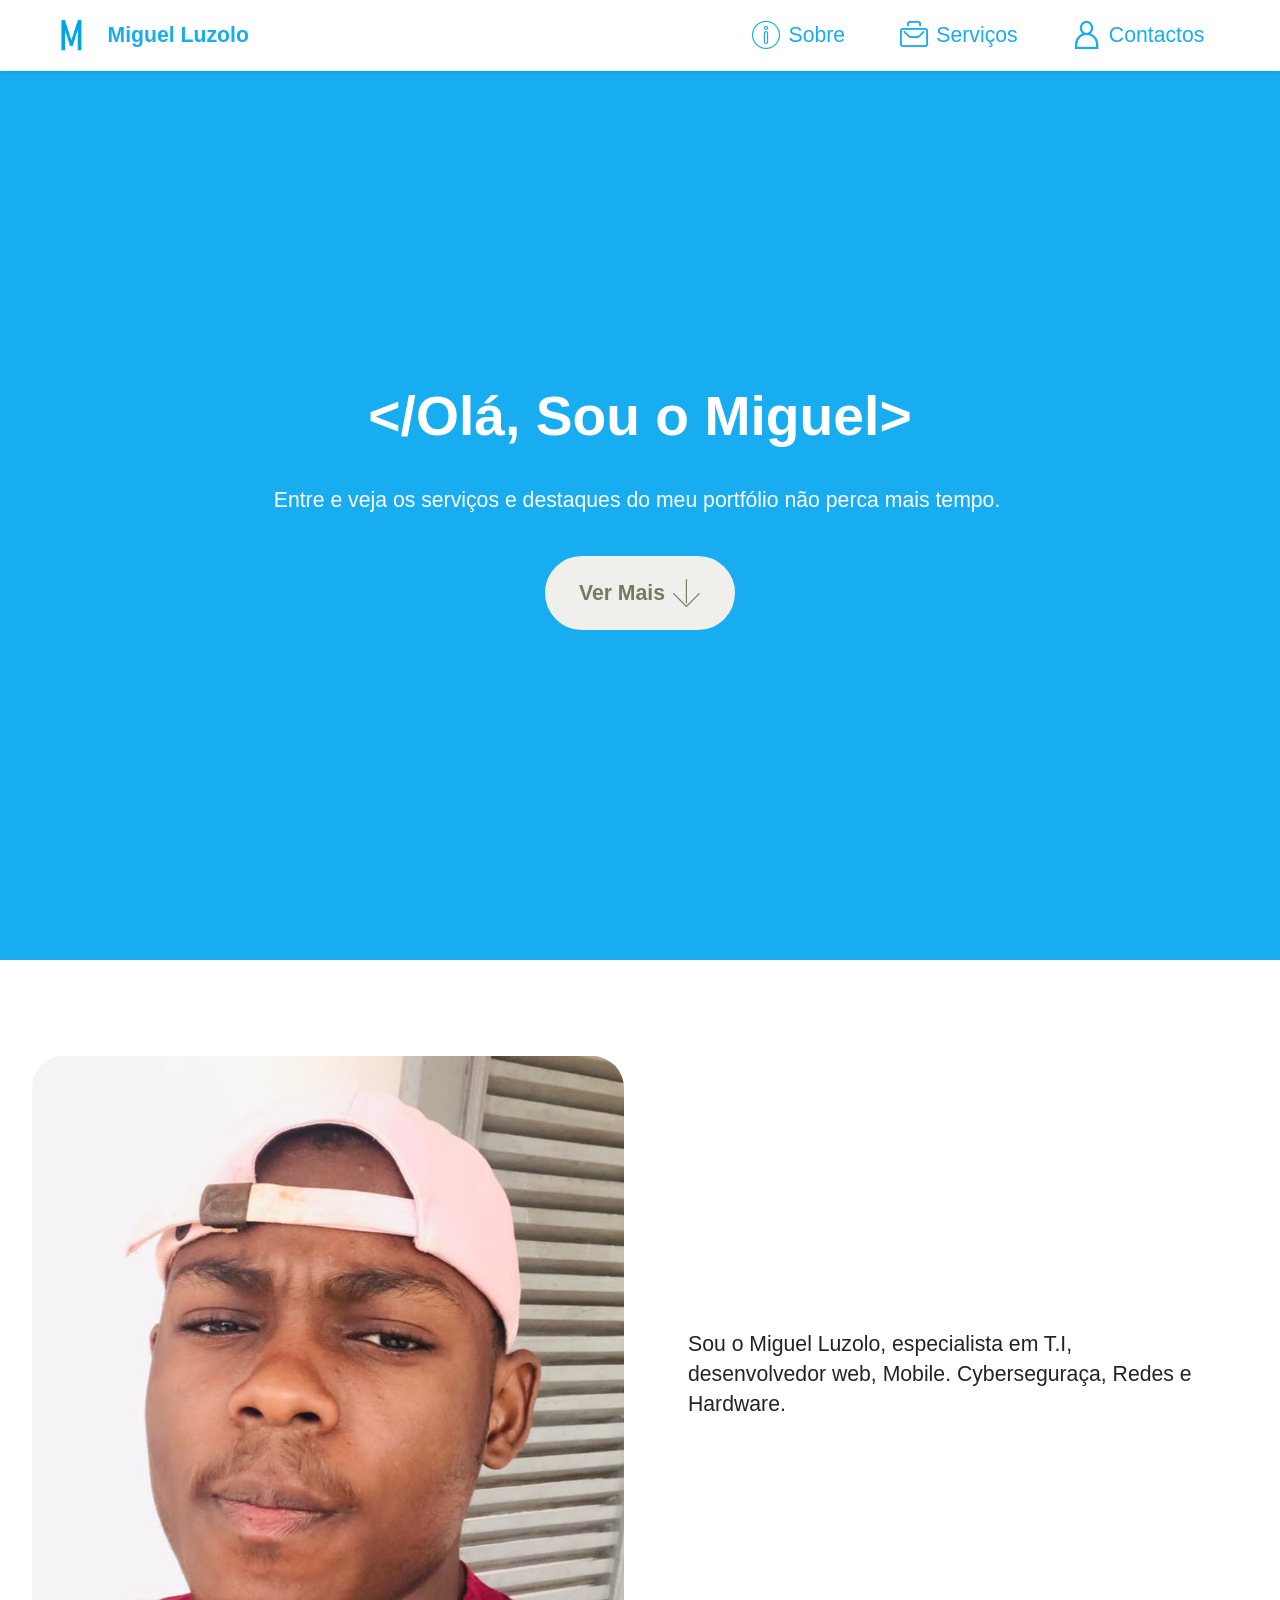
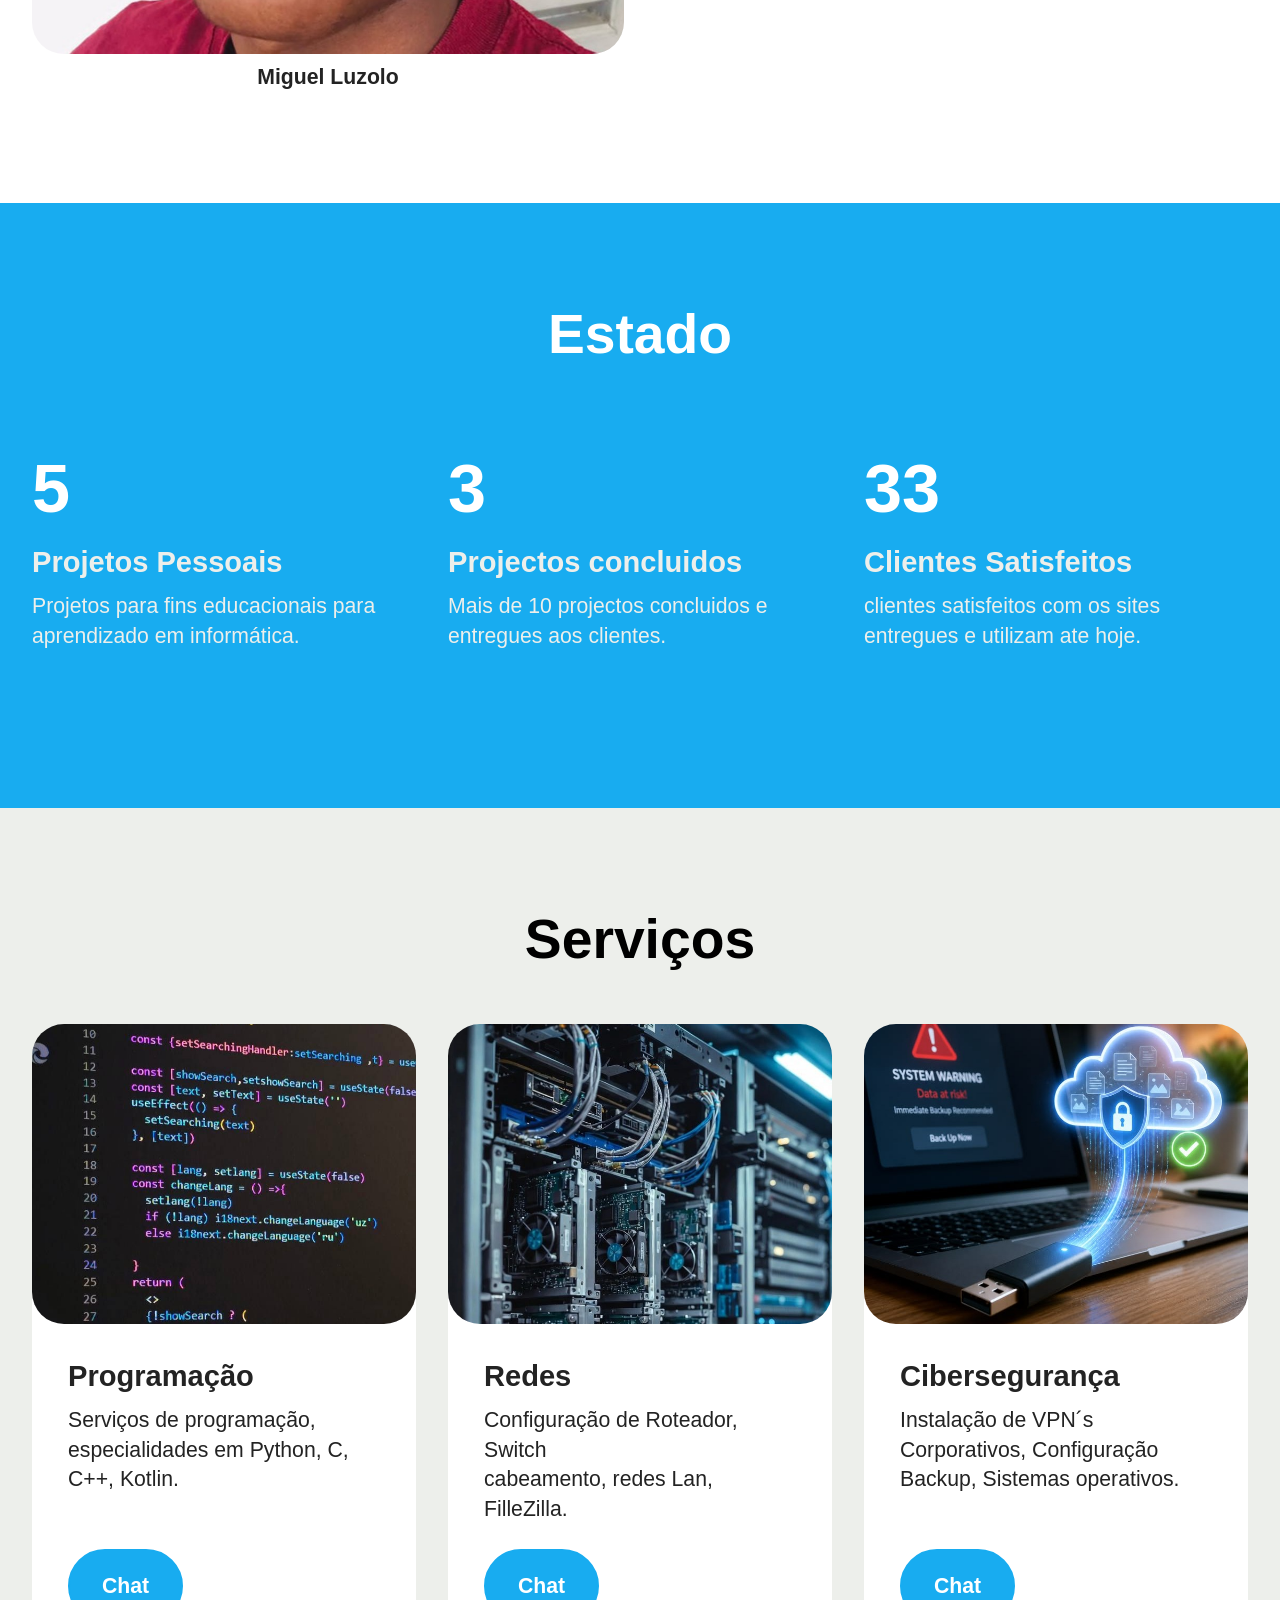
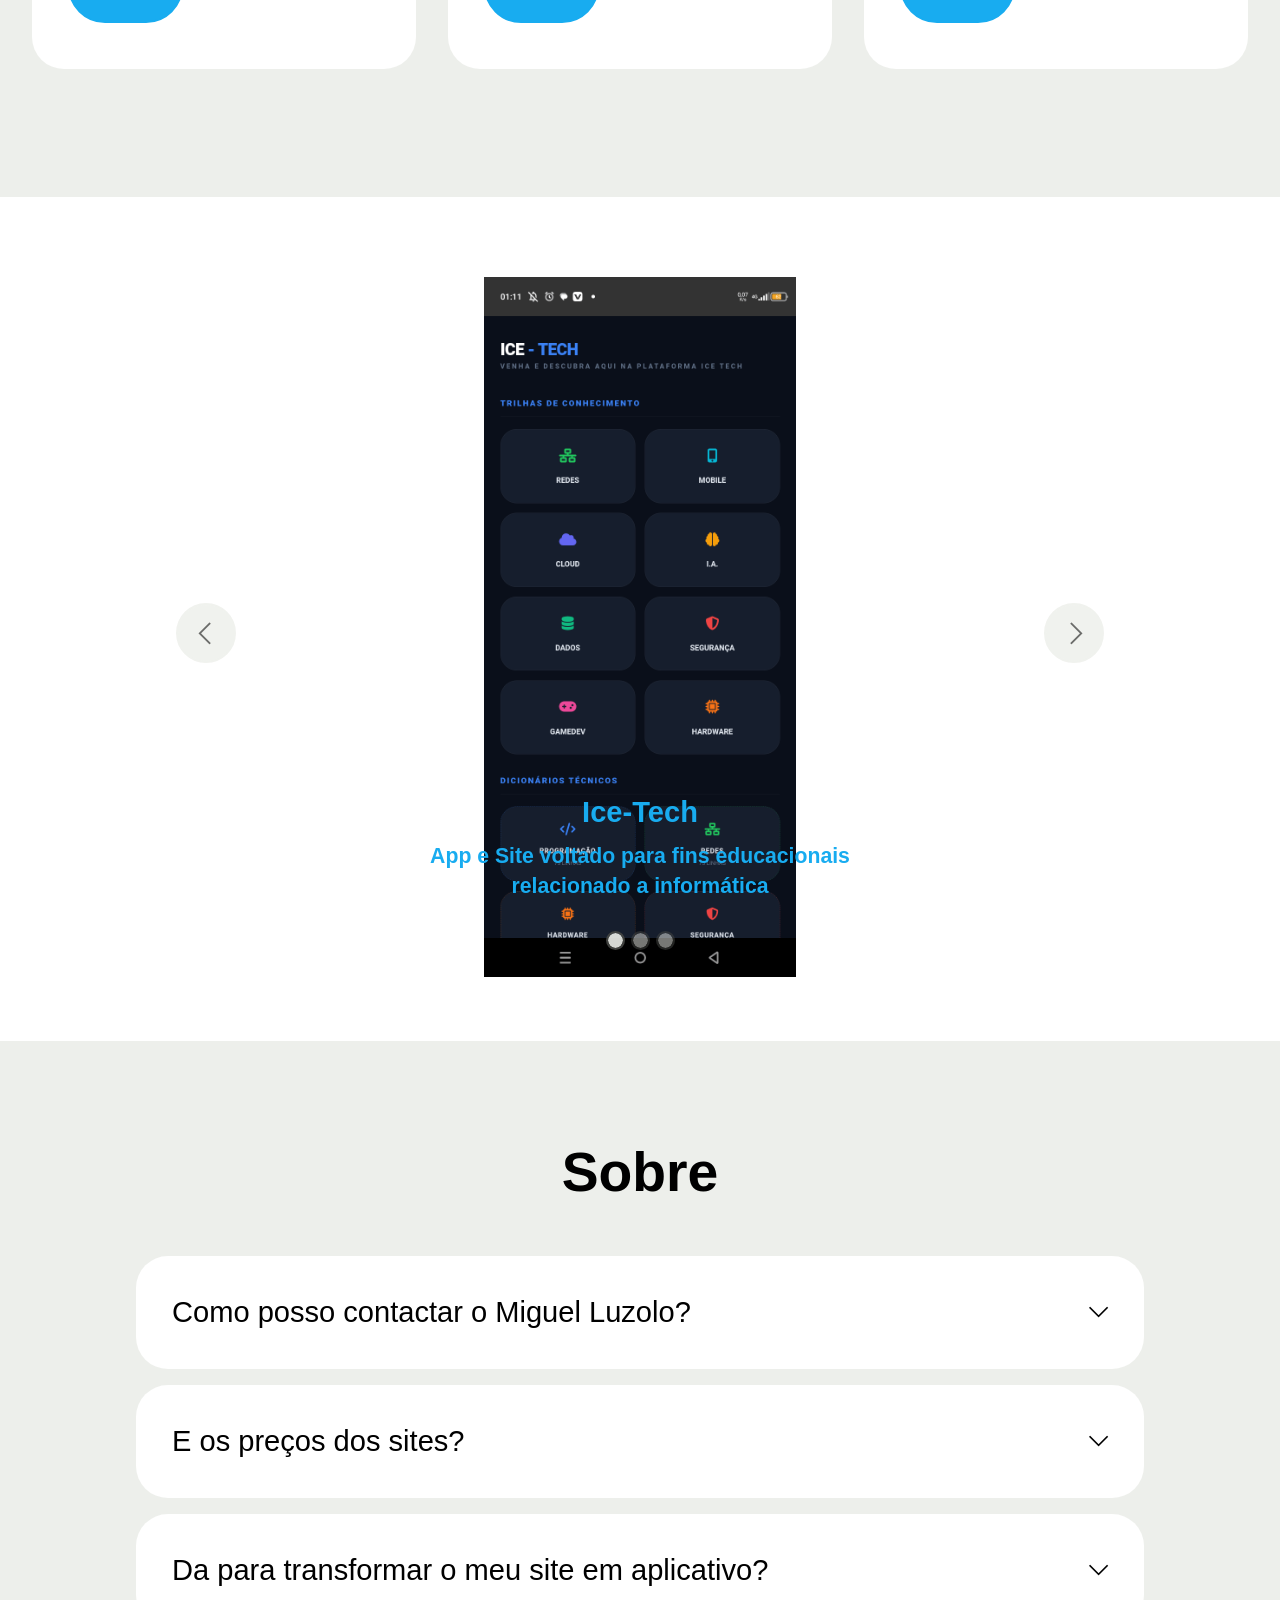
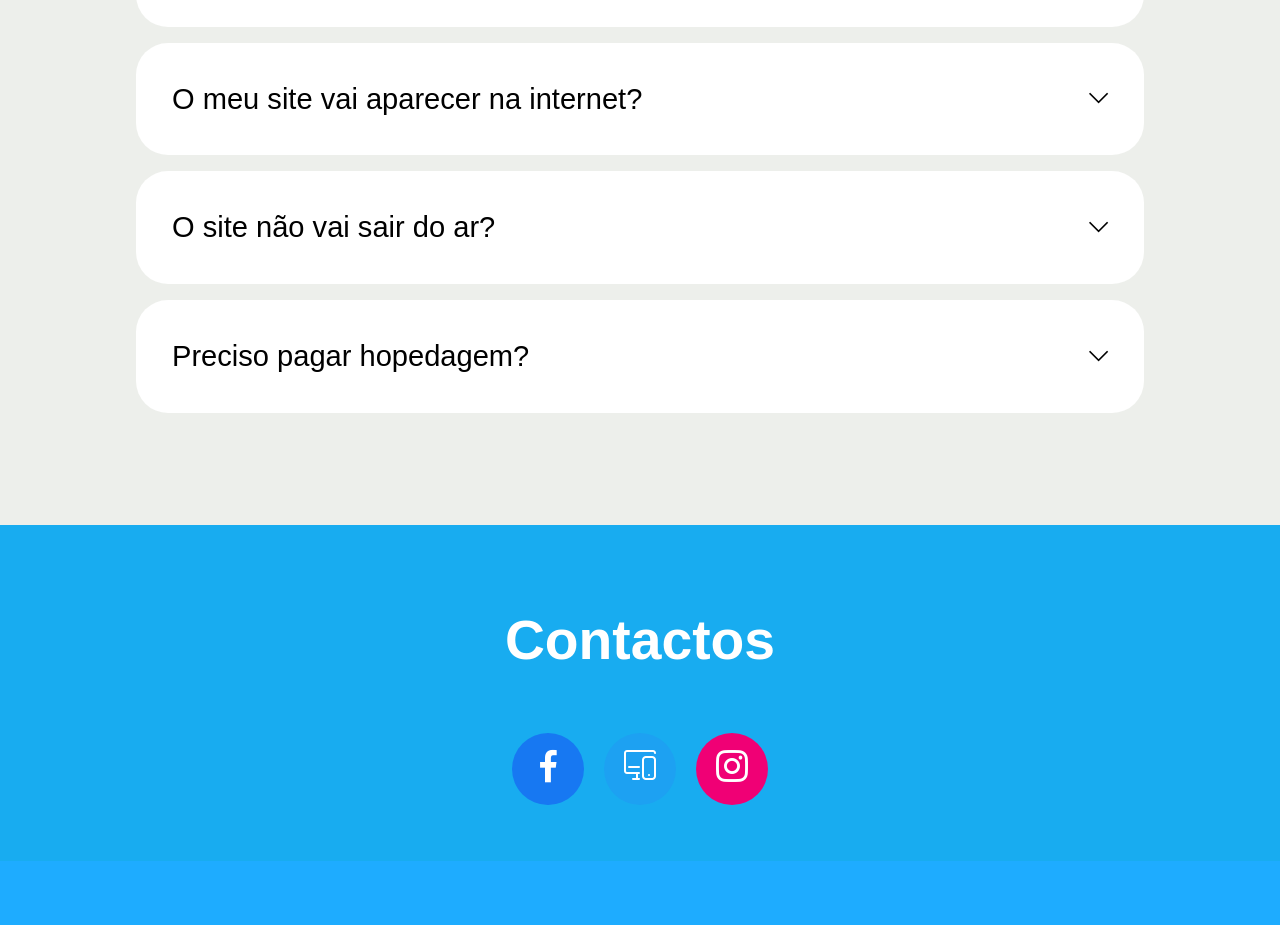
==== commit bc531b88: "Translate project and client descriptions to Portuguese atualizado mudei cenas meti em pt" ====
--- a/index.html
+++ b/index.html
@@ -136,7 +136,7 @@
 					<h4 class="card-title mbr-fonts-style display-5">
 						<strong>Projectos concluidos</strong></h4>
 					<p class="mbr-text card-text mbr-fonts-style mb-0 display-7">
-						Bringing dreams to life with 150+ successful projects, turning ideas into real-world results.
+						Mais de 10 projectos concluidos e entregues aos clientes.
 					</p>
 				</div>
 			</div>
@@ -149,7 +149,7 @@
 					<h4 class="card-title mbr-fonts-style display-5">
 						<strong>Clientes&nbsp;Satisfeitos</strong></h4>
 					<p class="mbr-text card-text mbr-fonts-style mb-0 display-7">
-						Over a decade, we've earned trust, leaving more than 300 clients with smiles and success.
+						clientes satisfeitos com os sites entregues e utilizam ate hoje.
 					</p>
 				</div>
 			</div>
@@ -414,4 +414,4 @@
   
   
 </body>
-</html>+</html>
--- a/assets/web/assets/mobirise-icons2/mobirise2.css
+++ b/assets/web/assets/mobirise-icons2/mobirise2.css
@@ -0,0 +1,499 @@
+@font-face {
+  font-family: 'Moririse2';
+  font-display: swap;
+  src:  url('mobirise2.eot?f2bix4');
+  src:  url('mobirise2.eot?f2bix4#iefix') format('embedded-opentype'),
+    url('mobirise2.woff2?f2bix4') format('woff2'),
+    url('mobirise2.woff?f2bix4') format('woff'),
+    url('mobirise2.ttf?f2bix4') format('truetype'),
+    url('mobirise2.svg?f2bix4#mobirise2') format('svg');
+  font-weight: normal;
+  font-style: normal;
+}
+
+[class^="mobi-"], [class*=" mobi-"] {
+  /* use !important to prevent issues with browser extensions that change fonts */
+  font-family: 'Moririse2' !important;
+  speak: none;
+  font-style: normal;
+  font-weight: normal;
+  font-variant: normal;
+  text-transform: none;
+  line-height: 1;
+
+  /* Better Font Rendering =========== */
+  -webkit-font-smoothing: antialiased;
+  -moz-osx-font-smoothing: grayscale;
+}
+
+.mobi-mbri-add-submenu:before {
+  content: "\e900";
+}
+.mobi-mbri-alert:before {
+  content: "\e901";
+}
+.mobi-mbri-align-center:before {
+  content: "\e902";
+}
+.mobi-mbri-align-justify:before {
+  content: "\e903";
+}
+.mobi-mbri-align-left:before {
+  content: "\e904";
+}
+.mobi-mbri-align-right:before {
+  content: "\e905";
+}
+.mobi-mbri-android:before {
+  content: "\e906";
+}
+.mobi-mbri-apple:before {
+  content: "\e907";
+}
+.mobi-mbri-arrow-down:before {
+  content: "\e908";
+}
+.mobi-mbri-arrow-next:before {
+  content: "\e909";
+}
+.mobi-mbri-arrow-prev:before {
+  content: "\e90a";
+}
+.mobi-mbri-arrow-up:before {
+  content: "\e90b";
+}
+.mobi-mbri-bold:before {
+  content: "\e90c";
+}
+.mobi-mbri-bookmark:before {
+  content: "\e90d";
+}
+.mobi-mbri-bootstrap:before {
+  content: "\e90e";
+}
+.mobi-mbri-briefcase:before {
+  content: "\e90f";
+}
+.mobi-mbri-browse:before {
+  content: "\e910";
+}
+.mobi-mbri-bulleted-list:before {
+  content: "\e911";
+}
+.mobi-mbri-calendar:before {
+  content: "\e912";
+}
+.mobi-mbri-camera:before {
+  content: "\e913";
+}
+.mobi-mbri-cart-add:before {
+  content: "\e914";
+}
+.mobi-mbri-cart-full:before {
+  content: "\e915";
+}
+.mobi-mbri-cash:before {
+  content: "\e916";
+}
+.mobi-mbri-change-style:before {
+  content: "\e917";
+}
+.mobi-mbri-chat:before {
+  content: "\e918";
+}
+.mobi-mbri-clock:before {
+  content: "\e919";
+}
+.mobi-mbri-close:before {
+  content: "\e91a";
+}
+.mobi-mbri-cloud:before {
+  content: "\e91b";
+}
+.mobi-mbri-code:before {
+  content: "\e91c";
+}
+.mobi-mbri-contact-form:before {
+  content: "\e91d";
+}
+.mobi-mbri-credit-card:before {
+  content: "\e91e";
+}
+.mobi-mbri-cursor-click:before {
+  content: "\e91f";
+}
+.mobi-mbri-cust-feedback:before {
+  content: "\e920";
+}
+.mobi-mbri-database:before {
+  content: "\e921";
+}
+.mobi-mbri-delivery:before {
+  content: "\e922";
+}
+.mobi-mbri-desktop:before {
+  content: "\e923";
+}
+.mobi-mbri-devices:before {
+  content: "\e924";
+}
+.mobi-mbri-down:before {
+  content: "\e925";
+}
+.mobi-mbri-download-2:before {
+  content: "\e926";
+}
+.mobi-mbri-download:before {
+  content: "\e927";
+}
+.mobi-mbri-drag-n-drop-2:before {
+  content: "\e928";
+}
+.mobi-mbri-drag-n-drop:before {
+  content: "\e929";
+}
+.mobi-mbri-edit-2:before {
+  content: "\e92a";
+}
+.mobi-mbri-edit:before {
+  content: "\e92b";
+}
+.mobi-mbri-error:before {
+  content: "\e92c";
+}
+.mobi-mbri-extension:before {
+  content: "\e92d";
+}
+.mobi-mbri-features:before {
+  content: "\e92e";
+}
+.mobi-mbri-file:before {
+  content: "\e92f";
+}
+.mobi-mbri-flag:before {
+  content: "\e930";
+}
+.mobi-mbri-folder:before {
+  content: "\e931";
+}
+.mobi-mbri-gift:before {
+  content: "\e932";
+}
+.mobi-mbri-github:before {
+  content: "\e933";
+}
+.mobi-mbri-globe-2:before {
+  content: "\e934";
+}
+.mobi-mbri-globe:before {
+  content: "\e935";
+}
+.mobi-mbri-growing-chart:before {
+  content: "\e936";
+}
+.mobi-mbri-hearth:before {
+  content: "\e937";
+}
+.mobi-mbri-help:before {
+  content: "\e938";
+}
+.mobi-mbri-home:before {
+  content: "\e939";
+}
+.mobi-mbri-hot-cup:before {
+  content: "\e93a";
+}
+.mobi-mbri-idea:before {
+  content: "\e93b";
+}
+.mobi-mbri-image-gallery:before {
+  content: "\e93c";
+}
+.mobi-mbri-image-slider:before {
+  content: "\e93d";
+}
+.mobi-mbri-info:before {
+  content: "\e93e";
+}
+.mobi-mbri-italic:before {
+  content: "\e93f";
+}
+.mobi-mbri-key:before {
+  content: "\e940";
+}
+.mobi-mbri-laptop:before {
+  content: "\e941";
+}
+.mobi-mbri-layers:before {
+  content: "\e942";
+}
+.mobi-mbri-left-right:before {
+  content: "\e943";
+}
+.mobi-mbri-left:before {
+  content: "\e944";
+}
+.mobi-mbri-letter:before {
+  content: "\e945";
+}
+.mobi-mbri-like:before {
+  content: "\e946";
+}
+.mobi-mbri-link:before {
+  content: "\e947";
+}
+.mobi-mbri-lock:before {
+  content: "\e948";
+}
+.mobi-mbri-login:before {
+  content: "\e949";
+}
+.mobi-mbri-logout:before {
+  content: "\e94a";
+}
+.mobi-mbri-magic-stick:before {
+  content: "\e94b";
+}
+.mobi-mbri-map-pin:before {
+  content: "\e94c";
+}
+.mobi-mbri-menu:before {
+  content: "\e94d";
+}
+.mobi-mbri-mobile-2:before {
+  content: "\e94e";
+}
+.mobi-mbri-mobile-horizontal:before {
+  content: "\e94f";
+}
+.mobi-mbri-mobile:before {
+  content: "\e950";
+}
+.mobi-mbri-mobirise:before {
+  content: "\e951";
+}
+.mobi-mbri-more-horizontal:before {
+  content: "\e952";
+}
+.mobi-mbri-more-vertical:before {
+  content: "\e953";
+}
+.mobi-mbri-music:before {
+  content: "\e954";
+}
+.mobi-mbri-new-file:before {
+  content: "\e955";
+}
+.mobi-mbri-numbered-list:before {
+  content: "\e956";
+}
+.mobi-mbri-opened-folder:before {
+  content: "\e957";
+}
+.mobi-mbri-pages:before {
+  content: "\e958";
+}
+.mobi-mbri-paper-plane:before {
+  content: "\e959";
+}
+.mobi-mbri-paperclip:before {
+  content: "\e95a";
+}
+.mobi-mbri-phone:before {
+  content: "\e95b";
+}
+.mobi-mbri-photo:before {
+  content: "\e95c";
+}
+.mobi-mbri-photos:before {
+  content: "\e95d";
+}
+.mobi-mbri-pin:before {
+  content: "\e95e";
+}
+.mobi-mbri-play:before {
+  content: "\e95f";
+}
+.mobi-mbri-plus:before {
+  content: "\e960";
+}
+.mobi-mbri-preview:before {
+  content: "\e961";
+}
+.mobi-mbri-print:before {
+  content: "\e962";
+}
+.mobi-mbri-protect:before {
+  content: "\e963";
+}
+.mobi-mbri-question:before {
+  content: "\e964";
+}
+.mobi-mbri-quote-left:before {
+  content: "\e965";
+}
+.mobi-mbri-quote-right:before {
+  content: "\e966";
+}
+.mobi-mbri-redo:before {
+  content: "\e967";
+}
+.mobi-mbri-refresh:before {
+  content: "\e968";
+}
+.mobi-mbri-responsive-2:before {
+  content: "\e969";
+}
+.mobi-mbri-responsive:before {
+  content: "\e96a";
+}
+.mobi-mbri-right:before {
+  content: "\e96b";
+}
+.mobi-mbri-rocket:before {
+  content: "\e96c";
+}
+.mobi-mbri-sad-face:before {
+  content: "\e96d";
+}
+.mobi-mbri-sale:before {
+  content: "\e96e";
+}
+.mobi-mbri-save:before {
+  content: "\e96f";
+}
+.mobi-mbri-search:before {
+  content: "\e970";
+}
+.mobi-mbri-setting-2:before {
+  content: "\e971";
+}
+.mobi-mbri-setting-3:before {
+  content: "\e972";
+}
+.mobi-mbri-setting:before {
+  content: "\e973";
+}
+.mobi-mbri-share:before {
+  content: "\e974";
+}
+.mobi-mbri-shopping-bag:before {
+  content: "\e975";
+}
+.mobi-mbri-shopping-basket:before {
+  content: "\e976";
+}
+.mobi-mbri-shopping-cart:before {
+  content: "\e977";
+}
+.mobi-mbri-sites:before {
+  content: "\e978";
+}
+.mobi-mbri-smile-face:before {
+  content: "\e979";
+}
+.mobi-mbri-speed:before {
+  content: "\e97a";
+}
+.mobi-mbri-star:before {
+  content: "\e97b";
+}
+.mobi-mbri-success:before {
+  content: "\e97c";
+}
+.mobi-mbri-sun:before {
+  content: "\e97d";
+}
+.mobi-mbri-sun2:before {
+  content: "\e97e";
+}
+.mobi-mbri-tablet-vertical:before {
+  content: "\e97f";
+}
+.mobi-mbri-tablet:before {
+  content: "\e980";
+}
+.mobi-mbri-target:before {
+  content: "\e981";
+}
+.mobi-mbri-timer:before {
+  content: "\e982";
+}
+.mobi-mbri-to-ftp:before {
+  content: "\e983";
+}
+.mobi-mbri-to-local-drive:before {
+  content: "\e984";
+}
+.mobi-mbri-touch-swipe:before {
+  content: "\e985";
+}
+.mobi-mbri-touch:before {
+  content: "\e986";
+}
+.mobi-mbri-trash:before {
+  content: "\e987";
+}
+.mobi-mbri-underline:before {
+  content: "\e988";
+}
+.mobi-mbri-undo:before {
+  content: "\e989";
+}
+.mobi-mbri-unlink:before {
+  content: "\e98a";
+}
+.mobi-mbri-unlock:before {
+  content: "\e98b";
+}
+.mobi-mbri-up-down:before {
+  content: "\e98c";
+}
+.mobi-mbri-up:before {
+  content: "\e98d";
+}
+.mobi-mbri-update:before {
+  content: "\e98e";
+}
+.mobi-mbri-upload-2:before {
+  content: "\e98f";
+}
+.mobi-mbri-upload:before {
+  content: "\e990";
+}
+.mobi-mbri-user-2:before {
+  content: "\e991";
+}
+.mobi-mbri-user:before {
+  content: "\e992";
+}
+.mobi-mbri-users:before {
+  content: "\e993";
+}
+.mobi-mbri-video-play:before {
+  content: "\e994";
+}
+.mobi-mbri-video:before {
+  content: "\e995";
+}
+.mobi-mbri-watch:before {
+  content: "\e996";
+}
+.mobi-mbri-website-theme-2:before {
+  content: "\e997";
+}
+.mobi-mbri-website-theme:before {
+  content: "\e998";
+}
+.mobi-mbri-wifi:before {
+  content: "\e999";
+}
+.mobi-mbri-windows:before {
+  content: "\e99a";
+}
+.mobi-mbri-zoom-in:before {
+  content: "\e99b";
+}
+.mobi-mbri-zoom-out:before {
+  content: "\e99c";
+}
--- a/assets/web/assets/mobirise-icons/mobirise-icons.css
+++ b/assets/web/assets/mobirise-icons/mobirise-icons.css
@@ -0,0 +1,478 @@
+@font-face {
+  font-family: 'MobiriseIcons';
+  src:  url('mobirise-icons.eot?spat4u');
+  src:  url('mobirise-icons.eot?spat4u#iefix') format('embedded-opentype'),
+    url('mobirise-icons.woff2?spat4u') format('woff2'),
+    url('mobirise-icons.woff?spat4u') format('woff'),
+    url('mobirise-icons.ttf?spat4u') format('truetype'),
+    url('mobirise-icons.svg?spat4u#MobiriseIcons') format('svg');
+  font-weight: normal;
+  font-style: normal;
+  font-display: swap;
+}
+
+[class^="mbri-"], [class*=" mbri-"] {
+  /* use !important to prevent issues with browser extensions that change fonts */
+  font-family: MobiriseIcons !important;
+  speak: none;
+  font-style: normal;
+  font-weight: normal;
+  font-variant: normal;
+  text-transform: none;
+  line-height: 1;
+
+  /* Better Font Rendering =========== */
+  -webkit-font-smoothing: antialiased;
+  -moz-osx-font-smoothing: grayscale;
+}
+
+.mbri-add-submenu:before {
+  content: "\e900";
+}
+.mbri-alert:before {
+  content: "\e901";
+}
+.mbri-align-center:before {
+  content: "\e902";
+}
+.mbri-align-justify:before {
+  content: "\e903";
+}
+.mbri-align-left:before {
+  content: "\e904";
+}
+.mbri-align-right:before {
+  content: "\e905";
+}
+.mbri-android:before {
+  content: "\e906";
+}
+.mbri-apple:before {
+  content: "\e907";
+}
+.mbri-arrow-down:before {
+  content: "\e908";
+}
+.mbri-arrow-next:before {
+  content: "\e909";
+}
+.mbri-arrow-prev:before {
+  content: "\e90a";
+}
+.mbri-arrow-up:before {
+  content: "\e90b";
+}
+.mbri-bold:before {
+  content: "\e90c";
+}
+.mbri-bookmark:before {
+  content: "\e90d";
+}
+.mbri-bootstrap:before {
+  content: "\e90e";
+}
+.mbri-briefcase:before {
+  content: "\e90f";
+}
+.mbri-browse:before {
+  content: "\e910";
+}
+.mbri-bulleted-list:before {
+  content: "\e911";
+}
+.mbri-calendar:before {
+  content: "\e912";
+}
+.mbri-camera:before {
+  content: "\e913";
+}
+.mbri-cart-add:before {
+  content: "\e914";
+}
+.mbri-cart-full:before {
+  content: "\e915";
+}
+.mbri-cash:before {
+  content: "\e916";
+}
+.mbri-change-style:before {
+  content: "\e917";
+}
+.mbri-chat:before {
+  content: "\e918";
+}
+.mbri-clock:before {
+  content: "\e919";
+}
+.mbri-close:before {
+  content: "\e91a";
+}
+.mbri-cloud:before {
+  content: "\e91b";
+}
+.mbri-code:before {
+  content: "\e91c";
+}
+.mbri-contact-form:before {
+  content: "\e91d";
+}
+.mbri-credit-card:before {
+  content: "\e91e";
+}
+.mbri-cursor-click:before {
+  content: "\e91f";
+}
+.mbri-cust-feedback:before {
+  content: "\e920";
+}
+.mbri-database:before {
+  content: "\e921";
+}
+.mbri-delivery:before {
+  content: "\e922";
+}
+.mbri-desktop:before {
+  content: "\e923";
+}
+.mbri-devices:before {
+  content: "\e924";
+}
+.mbri-down:before {
+  content: "\e925";
+}
+.mbri-download:before {
+  content: "\e989";
+}
+.mbri-drag-n-drop:before {
+  content: "\e927";
+}
+.mbri-drag-n-drop2:before {
+  content: "\e928";
+}
+.mbri-edit:before {
+  content: "\e929";
+}
+.mbri-edit2:before {
+  content: "\e92a";
+}
+.mbri-error:before {
+  content: "\e92b";
+}
+.mbri-extension:before {
+  content: "\e92c";
+}
+.mbri-features:before {
+  content: "\e92d";
+}
+.mbri-file:before {
+  content: "\e92e";
+}
+.mbri-flag:before {
+  content: "\e92f";
+}
+.mbri-folder:before {
+  content: "\e930";
+}
+.mbri-gift:before {
+  content: "\e931";
+}
+.mbri-github:before {
+  content: "\e932";
+}
+.mbri-globe:before {
+  content: "\e933";
+}
+.mbri-globe-2:before {
+  content: "\e934";
+}
+.mbri-growing-chart:before {
+  content: "\e935";
+}
+.mbri-hearth:before {
+  content: "\e936";
+}
+.mbri-help:before {
+  content: "\e937";
+}
+.mbri-home:before {
+  content: "\e938";
+}
+.mbri-hot-cup:before {
+  content: "\e939";
+}
+.mbri-idea:before {
+  content: "\e93a";
+}
+.mbri-image-gallery:before {
+  content: "\e93b";
+}
+.mbri-image-slider:before {
+  content: "\e93c";
+}
+.mbri-info:before {
+  content: "\e93d";
+}
+.mbri-italic:before {
+  content: "\e93e";
+}
+.mbri-key:before {
+  content: "\e93f";
+}
+.mbri-laptop:before {
+  content: "\e940";
+}
+.mbri-layers:before {
+  content: "\e941";
+}
+.mbri-left-right:before {
+  content: "\e942";
+}
+.mbri-left:before {
+  content: "\e943";
+}
+.mbri-letter:before {
+  content: "\e944";
+}
+.mbri-like:before {
+  content: "\e945";
+}
+.mbri-link:before {
+  content: "\e946";
+}
+.mbri-lock:before {
+  content: "\e947";
+}
+.mbri-login:before {
+  content: "\e948";
+}
+.mbri-logout:before {
+  content: "\e949";
+}
+.mbri-magic-stick:before {
+  content: "\e94a";
+}
+.mbri-map-pin:before {
+  content: "\e94b";
+}
+.mbri-menu:before {
+  content: "\e94c";
+}
+.mbri-mobile:before {
+  content: "\e94d";
+}
+.mbri-mobile2:before {
+  content: "\e94e";
+}
+.mbri-mobirise:before {
+  content: "\e94f";
+}
+.mbri-more-horizontal:before {
+  content: "\e950";
+}
+.mbri-more-vertical:before {
+  content: "\e951";
+}
+.mbri-music:before {
+  content: "\e952";
+}
+.mbri-new-file:before {
+  content: "\e953";
+}
+.mbri-numbered-list:before {
+  content: "\e954";
+}
+.mbri-opened-folder:before {
+  content: "\e955";
+}
+.mbri-pages:before {
+  content: "\e956";
+}
+.mbri-paper-plane:before {
+  content: "\e957";
+}
+.mbri-paperclip:before {
+  content: "\e958";
+}
+.mbri-photo:before {
+  content: "\e959";
+}
+.mbri-photos:before {
+  content: "\e95a";
+}
+.mbri-pin:before {
+  content: "\e95b";
+}
+.mbri-play:before {
+  content: "\e95c";
+}
+.mbri-plus:before {
+  content: "\e95d";
+}
+.mbri-preview:before {
+  content: "\e95e";
+}
+.mbri-print:before {
+  content: "\e95f";
+}
+.mbri-protect:before {
+  content: "\e960";
+}
+.mbri-question:before {
+  content: "\e961";
+}
+.mbri-quote-left:before {
+  content: "\e962";
+}
+.mbri-quote-right:before {
+  content: "\e963";
+}
+.mbri-refresh:before {
+  content: "\e964";
+}
+.mbri-responsive:before {
+  content: "\e965";
+}
+.mbri-right:before {
+  content: "\e966";
+}
+.mbri-rocket:before {
+  content: "\e967";
+}
+.mbri-sad-face:before {
+  content: "\e968";
+}
+.mbri-sale:before {
+  content: "\e969";
+}
+.mbri-save:before {
+  content: "\e96a";
+}
+.mbri-search:before {
+  content: "\e96b";
+}
+.mbri-setting:before {
+  content: "\e96c";
+}
+.mbri-setting2:before {
+  content: "\e96d";
+}
+.mbri-setting3:before {
+  content: "\e96e";
+}
+.mbri-share:before {
+  content: "\e96f";
+}
+.mbri-shopping-bag:before {
+  content: "\e970";
+}
+.mbri-shopping-basket:before {
+  content: "\e971";
+}
+.mbri-shopping-cart:before {
+  content: "\e972";
+}
+.mbri-sites:before {
+  content: "\e973";
+}
+.mbri-smile-face:before {
+  content: "\e974";
+}
+.mbri-speed:before {
+  content: "\e975";
+}
+.mbri-star:before {
+  content: "\e976";
+}
+.mbri-success:before {
+  content: "\e977";
+}
+.mbri-sun:before {
+  content: "\e978";
+}
+.mbri-sun2:before {
+  content: "\e979";
+}
+.mbri-tablet:before {
+  content: "\e97a";
+}
+.mbri-tablet-vertical:before {
+  content: "\e97b";
+}
+.mbri-target:before {
+  content: "\e97c";
+}
+.mbri-timer:before {
+  content: "\e97d";
+}
+.mbri-to-ftp:before {
+  content: "\e97e";
+}
+.mbri-to-local-drive:before {
+  content: "\e97f";
+}
+.mbri-touch-swipe:before {
+  content: "\e980";
+}
+.mbri-touch:before {
+  content: "\e981";
+}
+.mbri-trash:before {
+  content: "\e982";
+}
+.mbri-underline:before {
+  content: "\e983";
+}
+.mbri-unlink:before {
+  content: "\e984";
+}
+.mbri-unlock:before {
+  content: "\e985";
+}
+.mbri-up-down:before {
+  content: "\e986";
+}
+.mbri-up:before {
+  content: "\e987";
+}
+.mbri-update:before {
+  content: "\e988";
+}
+.mbri-upload:before {
+ content: "\e926"; 
+}
+.mbri-user:before {
+  content: "\e98a";
+}
+.mbri-user2:before {
+  content: "\e98b";
+}
+.mbri-users:before {
+  content: "\e98c";
+}
+.mbri-video:before {
+  content: "\e98d";
+}
+.mbri-video-play:before {
+  content: "\e98e";
+}
+.mbri-watch:before {
+  content: "\e98f";
+}
+.mbri-website-theme:before {
+  content: "\e990";
+}
+.mbri-wifi:before {
+  content: "\e991";
+}
+.mbri-windows:before {
+  content: "\e992";
+}
+.mbri-zoom-out:before {
+  content: "\e993";
+}
+.mbri-redo:before {
+  content: "\e994";
+}
+.mbri-undo:before {
+  content: "\e995";
+}
--- a/assets/web/assets/mobirise-icons-bold/mobirise-icons-bold.css
+++ b/assets/web/assets/mobirise-icons-bold/mobirise-icons-bold.css
@@ -0,0 +1,478 @@
+@font-face {
+  font-family: 'mobirise-icons-bold';
+  font-display: swap;
+  src:  url('mobirise-icons-bold.eot?m1l4yr');
+  src:  url('mobirise-icons-bold.eot?m1l4yr#iefix') format('embedded-opentype'),
+    url('mobirise-icons-bold.woff2?m1l4yr') format('woff2'),
+    url('mobirise-icons-bold.woff?m1l4yr') format('woff'),
+    url('mobirise-icons-bold.ttf?m1l4yr') format('truetype'),
+    url('mobirise-icons-bold.svg?m1l4yr#mobirise-icons-bold') format('svg');
+  font-weight: normal;
+  font-style: normal;
+}
+
+[class^="mbrib-"], [class*="mbrib-"] {
+  /* use !important to prevent issues with browser extensions that change fonts */
+  font-family: 'mobirise-icons-bold' !important;
+  speak: none;
+  font-style: normal;
+  font-weight: normal;
+  font-variant: normal;
+  text-transform: none;
+  line-height: 1;
+
+  /* Better Font Rendering =========== */
+  -webkit-font-smoothing: antialiased;
+  -moz-osx-font-smoothing: grayscale;
+}
+
+.mbrib-add-submenu:before {
+  content: "\e900";
+}
+.mbrib-alert:before {
+  content: "\e901";
+}
+.mbrib-align-center:before {
+  content: "\e902";
+}
+.mbrib-align-justify:before {
+  content: "\e903";
+}
+.mbrib-align-left:before {
+  content: "\e904";
+}
+.mbrib-align-right:before {
+  content: "\e905";
+}
+.mbrib-android:before {
+  content: "\e906";
+}
+.mbrib-apple:before {
+  content: "\e907";
+}
+.mbrib-arrow-down:before {
+  content: "\e908";
+}
+.mbrib-arrow-next:before {
+  content: "\e909";
+}
+.mbrib-arrow-prev:before {
+  content: "\e90a";
+}
+.mbrib-arrow-up:before {
+  content: "\e90b";
+}
+.mbrib-bold:before {
+  content: "\e90c";
+}
+.mbrib-bookmark:before {
+  content: "\e90d";
+}
+.mbrib-bootstrap:before {
+  content: "\e90e";
+}
+.mbrib-briefcase:before {
+  content: "\e90f";
+}
+.mbrib-browse:before {
+  content: "\e910";
+}
+.mbrib-bulleted-list:before {
+  content: "\e911";
+}
+.mbrib-calendar:before {
+  content: "\e912";
+}
+.mbrib-camera:before {
+  content: "\e913";
+}
+.mbrib-cart-add:before {
+  content: "\e914";
+}
+.mbrib-cart-full:before {
+  content: "\e915";
+}
+.mbrib-cash:before {
+  content: "\e916";
+}
+.mbrib-change-style:before {
+  content: "\e917";
+}
+.mbrib-chat:before {
+  content: "\e918";
+}
+.mbrib-clock:before {
+  content: "\e919";
+}
+.mbrib-close:before {
+  content: "\e91a";
+}
+.mbrib-cloud:before {
+  content: "\e91b";
+}
+.mbrib-code:before {
+  content: "\e91c";
+}
+.mbrib-contact-form:before {
+  content: "\e91d";
+}
+.mbrib-credit-card:before {
+  content: "\e91e";
+}
+.mbrib-cursor-click:before {
+  content: "\e91f";
+}
+.mbrib-cust-feedback:before {
+  content: "\e920";
+}
+.mbrib-database:before {
+  content: "\e921";
+}
+.mbrib-delivery:before {
+  content: "\e922";
+}
+.mbrib-desktop:before {
+  content: "\e923";
+}
+.mbrib-devices:before {
+  content: "\e924";
+}
+.mbrib-down:before {
+  content: "\e925";
+}
+.mbrib-download:before {
+  content: "\e926";
+}
+.mbrib-drag-n-drop:before {
+  content: "\e927";
+}
+.mbrib-drag-n-drop2:before {
+  content: "\e928";
+}
+.mbrib-edit:before {
+  content: "\e929";
+}
+.mbrib-edit2:before {
+  content: "\e92a";
+}
+.mbrib-error:before {
+  content: "\e92b";
+}
+.mbrib-extension:before {
+  content: "\e92c";
+}
+.mbrib-features:before {
+  content: "\e92d";
+}
+.mbrib-file:before {
+  content: "\e92e";
+}
+.mbrib-flag:before {
+  content: "\e92f";
+}
+.mbrib-folder:before {
+  content: "\e930";
+}
+.mbrib-gift:before {
+  content: "\e931";
+}
+.mbrib-github:before {
+  content: "\e932";
+}
+.mbrib-globe-2:before {
+  content: "\e933";
+}
+.mbrib-globe:before {
+  content: "\e934";
+}
+.mbrib-growing-chart:before {
+  content: "\e935";
+}
+.mbrib-hearth:before {
+  content: "\e936";
+}
+.mbrib-help:before {
+  content: "\e937";
+}
+.mbrib-home:before {
+  content: "\e938";
+}
+.mbrib-hot-cup:before {
+  content: "\e939";
+}
+.mbrib-idea:before {
+  content: "\e93a";
+}
+.mbrib-image-gallery:before {
+  content: "\e93b";
+}
+.mbrib-image-slider:before {
+  content: "\e93c";
+}
+.mbrib-info:before {
+  content: "\e93d";
+}
+.mbrib-italic:before {
+  content: "\e93e";
+}
+.mbrib-key:before {
+  content: "\e93f";
+}
+.mbrib-laptop:before {
+  content: "\e940";
+}
+.mbrib-layers:before {
+  content: "\e941";
+}
+.mbrib-left-right:before {
+  content: "\e942";
+}
+.mbrib-left:before {
+  content: "\e943";
+}
+.mbrib-letter:before {
+  content: "\e944";
+}
+.mbrib-like:before {
+  content: "\e945";
+}
+.mbrib-link:before {
+  content: "\e946";
+}
+.mbrib-lock:before {
+  content: "\e947";
+}
+.mbrib-login:before {
+  content: "\e948";
+}
+.mbrib-logout:before {
+  content: "\e949";
+}
+.mbrib-magic-stick:before {
+  content: "\e94a";
+}
+.mbrib-map-pin:before {
+  content: "\e94b";
+}
+.mbrib-menu:before {
+  content: "\e94c";
+}
+.mbrib-mobile:before {
+  content: "\e94d";
+}
+.mbrib-mobile2:before {
+  content: "\e94e";
+}
+.mbrib-mobirise:before {
+  content: "\e94f";
+}
+.mbrib-more-horizontal:before {
+  content: "\e950";
+}
+.mbrib-more-vertical:before {
+  content: "\e951";
+}
+.mbrib-music:before {
+  content: "\e952";
+}
+.mbrib-new-file:before {
+  content: "\e953";
+}
+.mbrib-numbered-list:before {
+  content: "\e954";
+}
+.mbrib-opened-folder:before {
+  content: "\e955";
+}
+.mbrib-pages:before {
+  content: "\e956";
+}
+.mbrib-paper-plane:before {
+  content: "\e957";
+}
+.mbrib-paperclip:before {
+  content: "\e958";
+}
+.mbrib-photo:before {
+  content: "\e959";
+}
+.mbrib-photos:before {
+  content: "\e95a";
+}
+.mbrib-pin:before {
+  content: "\e95b";
+}
+.mbrib-play:before {
+  content: "\e95c";
+}
+.mbrib-plus:before {
+  content: "\e95d";
+}
+.mbrib-preview:before {
+  content: "\e95e";
+}
+.mbrib-print:before {
+  content: "\e95f";
+}
+.mbrib-protect:before {
+  content: "\e960";
+}
+.mbrib-question:before {
+  content: "\e961";
+}
+.mbrib-quote-left:before {
+  content: "\e962";
+}
+.mbrib-quote-right:before {
+  content: "\e963";
+}
+.mbrib-redo:before {
+  content: "\e964";
+}
+.mbrib-refresh:before {
+  content: "\e965";
+}
+.mbrib-responsive:before {
+  content: "\e966";
+}
+.mbrib-right:before {
+  content: "\e967";
+}
+.mbrib-rocket:before {
+  content: "\e968";
+}
+.mbrib-sad-face:before {
+  content: "\e969";
+}
+.mbrib-sale:before {
+  content: "\e96a";
+}
+.mbrib-save:before {
+  content: "\e96b";
+}
+.mbrib-search:before {
+  content: "\e96c";
+}
+.mbrib-setting:before {
+  content: "\e96d";
+}
+.mbrib-setting2:before {
+  content: "\e96e";
+}
+.mbrib-setting3:before {
+  content: "\e96f";
+}
+.mbrib-share:before {
+  content: "\e970";
+}
+.mbrib-shopping-bag:before {
+  content: "\e971";
+}
+.mbrib-shopping-basket:before {
+  content: "\e972";
+}
+.mbrib-shopping-cart:before {
+  content: "\e973";
+}
+.mbrib-sites:before {
+  content: "\e974";
+}
+.mbrib-smile-face:before {
+  content: "\e975";
+}
+.mbrib-speed:before {
+  content: "\e976";
+}
+.mbrib-star:before {
+  content: "\e977";
+}
+.mbrib-success:before {
+  content: "\e978";
+}
+.mbrib-sun:before {
+  content: "\e979";
+}
+.mbrib-sun2:before {
+  content: "\e97a";
+}
+.mbrib-tablet-vertical:before {
+  content: "\e97b";
+}
+.mbrib-tablet:before {
+  content: "\e97c";
+}
+.mbrib-target:before {
+  content: "\e97d";
+}
+.mbrib-timer:before {
+  content: "\e97e";
+}
+.mbrib-to-ftp:before {
+  content: "\e97f";
+}
+.mbrib-to-local-drive:before {
+  content: "\e980";
+}
+.mbrib-touch-swipe:before {
+  content: "\e981";
+}
+.mbrib-touch:before {
+  content: "\e982";
+}
+.mbrib-trash:before {
+  content: "\e983";
+}
+.mbrib-underline:before {
+  content: "\e984";
+}
+.mbrib-undo:before {
+  content: "\e985";
+}
+.mbrib-unlink:before {
+  content: "\e986";
+}
+.mbrib-unlock:before {
+  content: "\e987";
+}
+.mbrib-up-down:before {
+  content: "\e988";
+}
+.mbrib-up:before {
+  content: "\e989";
+}
+.mbrib-update:before {
+  content: "\e98a";
+}
+.mbrib-upload:before {
+  content: "\e98b";
+}
+.mbrib-user:before {
+  content: "\e98c";
+}
+.mbrib-user2:before {
+  content: "\e98d";
+}
+.mbrib-users:before {
+  content: "\e98e";
+}
+.mbrib-video-play:before {
+  content: "\e98f";
+}
+.mbrib-video:before {
+  content: "\e990";
+}
+.mbrib-watch:before {
+  content: "\e991";
+}
+.mbrib-website-theme:before {
+  content: "\e992";
+}
+.mbrib-wifi:before {
+  content: "\e993";
+}
+.mbrib-windows:before {
+  content: "\e994";
+}
+.mbrib-zoom-out:before {
+  content: "\e995";
+}
--- a/assets/dropdown/css/style.css
+++ b/assets/dropdown/css/style.css
@@ -0,0 +1,265 @@
+.navbar-dropdown {
+  left: 0;
+  padding: 0;
+  position: absolute;
+  right: 0;
+  top: 0;
+  transition: all 0.45s ease;
+  z-index: 1030;
+  background: #282828; }
+  .navbar-dropdown .navbar-logo {
+    margin-right: 0.8rem;
+    transition: margin 0.3s ease-in-out;
+    vertical-align: middle; }
+    .navbar-dropdown .navbar-logo img {
+      height: 3.125rem;
+      transition: all 0.3s ease-in-out; }
+    .navbar-dropdown .navbar-logo.mbr-iconfont {
+      font-size: 3.125rem;
+      line-height: 3.125rem; }
+  .navbar-dropdown .navbar-caption {
+    font-weight: 700;
+    white-space: normal;
+    vertical-align: -4px;
+    line-height: 3.125rem !important; }
+    .navbar-dropdown .navbar-caption, .navbar-dropdown .navbar-caption:hover {
+      color: inherit;
+      text-decoration: none; }
+  .navbar-dropdown .mbr-iconfont + .navbar-caption {
+    vertical-align: -1px; }
+  .navbar-dropdown.navbar-fixed-top {
+    position: fixed; }
+  .navbar-dropdown .navbar-brand span {
+    vertical-align: -4px; }
+  .navbar-dropdown.bg-color.transparent {
+    background: none; }
+  .navbar-dropdown.navbar-short .navbar-brand {
+    padding: 0.625rem 0; }
+    .navbar-dropdown.navbar-short .navbar-brand span {
+      vertical-align: -1px; }
+  .navbar-dropdown.navbar-short .navbar-caption {
+    line-height: 2.375rem !important;
+    vertical-align: -2px; }
+  .navbar-dropdown.navbar-short .navbar-logo {
+    margin-right: 0.5rem; }
+    .navbar-dropdown.navbar-short .navbar-logo img {
+      height: 2.375rem; }
+    .navbar-dropdown.navbar-short .navbar-logo.mbr-iconfont {
+      font-size: 2.375rem;
+      line-height: 2.375rem; }
+  .navbar-dropdown.navbar-short .mbr-table-cell {
+    height: 3.625rem; }
+  .navbar-dropdown .navbar-close {
+    left: 0.6875rem;
+    position: fixed;
+    top: 0.75rem;
+    z-index: 1000; }
+  .navbar-dropdown .hamburger-icon {
+    content: "";
+    display: inline-block;
+    vertical-align: middle;
+    width: 16px;
+    -webkit-box-shadow: 0 -6px 0 1px #282828,0 0 0 1px #282828,0 6px 0 1px #282828;
+    -moz-box-shadow: 0 -6px 0 1px #282828,0 0 0 1px #282828,0 6px 0 1px #282828;
+    box-shadow: 0 -6px 0 1px #282828,0 0 0 1px #282828,0 6px 0 1px #282828; }
+
+.dropdown-menu .dropdown-toggle[data-toggle="dropdown-submenu"]::after {
+  border-bottom: 0.35em solid transparent;
+  border-left: 0.35em solid;
+  border-right: 0;
+  border-top: 0.35em solid transparent;
+  margin-left: 0.3rem; }
+
+.dropdown-menu .dropdown-item:focus {
+  outline: 0; }
+
+.nav-dropdown {
+  font-size: 0.75rem;
+  font-weight: 500;
+  height: auto !important; }
+  .nav-dropdown .nav-btn {
+    padding-left: 1rem; }
+  .nav-dropdown .link {
+    margin: .667em 1.667em;
+    font-weight: 500;
+    padding: 0;
+    transition: color .2s ease-in-out; }
+    .nav-dropdown .link.dropdown-toggle {
+      margin-right: 2.583em; }
+      .nav-dropdown .link.dropdown-toggle::after {
+        margin-left: .25rem;
+        border-top: 0.35em solid;
+        border-right: 0.35em solid transparent;
+        border-left: 0.35em solid transparent;
+        border-bottom: 0; }
+      .nav-dropdown .link.dropdown-toggle[aria-expanded="true"] {
+        margin: 0;
+        padding: 0.667em 3.263em  0.667em 1.667em; }
+  .nav-dropdown .link::after,
+  .nav-dropdown .dropdown-item::after {
+    color: inherit; }
+  .nav-dropdown .btn {
+    font-size: 0.75rem;
+    font-weight: 700;
+    letter-spacing: 0;
+    margin-bottom: 0;
+    padding-left: 1.25rem;
+    padding-right: 1.25rem; }
+  .nav-dropdown .dropdown-menu {
+    border-radius: 0;
+    border: 0;
+    left: 0;
+    margin: 0;
+    padding-bottom: 1.25rem;
+    padding-top: 1.25rem;
+    position: relative; }
+  .nav-dropdown .dropdown-submenu {
+    margin-left: 0.125rem;
+    top: 0; }
+  .nav-dropdown .dropdown-item {
+    font-weight: 500;
+    line-height: 2;
+    padding: 0.3846em 4.615em 0.3846em 1.5385em;
+    position: relative;
+    transition: color .2s ease-in-out, background-color .2s ease-in-out; }
+    .nav-dropdown .dropdown-item::after {
+      margin-top: -0.3077em;
+      position: absolute;
+      right: 1.1538em;
+      top: 50%; }
+    .nav-dropdown .dropdown-item:focus, .nav-dropdown .dropdown-item:hover {
+      background: none; }
+
+@media (max-width: 767px) {
+  .nav-dropdown.navbar-toggleable-sm {
+    bottom: 0;
+    display: none;
+    left: 0;
+    overflow-x: hidden;
+    position: fixed;
+    top: 0;
+    transform: translateX(-100%);
+    -ms-transform: translateX(-100%);
+    -webkit-transform: translateX(-100%);
+    width: 18.75rem;
+    z-index: 999; } }
+.nav-dropdown.navbar-toggleable-xl {
+  bottom: 0;
+  display: none;
+  left: 0;
+  overflow-x: hidden;
+  position: fixed;
+  top: 0;
+  transform: translateX(-100%);
+  -ms-transform: translateX(-100%);
+  -webkit-transform: translateX(-100%);
+  width: 18.75rem;
+  z-index: 999; }
+
+.nav-dropdown-sm {
+  display: block !important;
+  overflow-x: hidden;
+  overflow: auto;
+  padding-top: 3.875rem; }
+  .nav-dropdown-sm::after {
+    content: "";
+    display: block;
+    height: 3rem;
+    width: 100%; }
+  .nav-dropdown-sm.collapse.in ~ .navbar-close {
+    display: block !important; }
+  .nav-dropdown-sm.collapsing, .nav-dropdown-sm.collapse.in {
+    transform: translateX(0);
+    -ms-transform: translateX(0);
+    -webkit-transform: translateX(0);
+    transition: all 0.25s ease-out;
+    -webkit-transition: all 0.25s ease-out;
+    background: #282828; }
+  .nav-dropdown-sm.collapsing[aria-expanded="false"] {
+    transform: translateX(-100%);
+    -ms-transform: translateX(-100%);
+    -webkit-transform: translateX(-100%); }
+  .nav-dropdown-sm .nav-item {
+    display: block;
+    margin-left: 0 !important;
+    padding-left: 0; }
+  .nav-dropdown-sm .link,
+  .nav-dropdown-sm .dropdown-item {
+    border-top: 1px dotted rgba(255, 255, 255, 0.1);
+    font-size: 0.8125rem;
+    line-height: 1.6;
+    margin: 0 !important;
+    padding: 0.875rem 2.4rem 0.875rem 1.5625rem !important;
+    position: relative;
+    white-space: normal; }
+    .nav-dropdown-sm .link:focus, .nav-dropdown-sm .link:hover,
+    .nav-dropdown-sm .dropdown-item:focus,
+    .nav-dropdown-sm .dropdown-item:hover {
+      background: rgba(0, 0, 0, 0.2) !important;
+      color: #c0a375; }
+  .nav-dropdown-sm .nav-btn {
+    position: relative;
+    padding: 1.5625rem 1.5625rem 0 1.5625rem; }
+    .nav-dropdown-sm .nav-btn::before {
+      border-top: 1px dotted rgba(255, 255, 255, 0.1);
+      content: "";
+      left: 0;
+      position: absolute;
+      top: 0;
+      width: 100%; }
+    .nav-dropdown-sm .nav-btn + .nav-btn {
+      padding-top: 0.625rem; }
+      .nav-dropdown-sm .nav-btn + .nav-btn::before {
+        display: none; }
+  .nav-dropdown-sm .btn {
+    padding: 0.625rem 0; }
+  .nav-dropdown-sm .dropdown-toggle[data-toggle="dropdown-submenu"]::after {
+    margin-left: .25rem;
+    border-top: 0.35em solid;
+    border-right: 0.35em solid transparent;
+    border-left: 0.35em solid transparent;
+    border-bottom: 0; }
+  .nav-dropdown-sm .dropdown-toggle[data-toggle="dropdown-submenu"][aria-expanded="true"]::after {
+    border-top: 0;
+    border-right: 0.35em solid transparent;
+    border-left: 0.35em solid transparent;
+    border-bottom: 0.35em solid; }
+  .nav-dropdown-sm .dropdown-menu {
+    margin: 0;
+    padding: 0;
+    position: relative;
+    top: 0;
+    left: 0;
+    width: 100%;
+    border: 0;
+    float: none;
+    border-radius: 0;
+    background: none; }
+  .nav-dropdown-sm .dropdown-submenu {
+    left: 100%;
+    margin-left: 0.125rem;
+    margin-top: -1.25rem;
+    top: 0; }
+
+.navbar-toggleable-sm .nav-dropdown .dropdown-menu {
+  position: absolute; }
+
+.navbar-toggleable-sm .nav-dropdown .dropdown-submenu {
+  left: 100%;
+  margin-left: 0.125rem;
+  margin-top: -1.25rem;
+  top: 0; }
+
+.navbar-toggleable-sm.opened .nav-dropdown .dropdown-menu {
+  position: relative; }
+
+.navbar-toggleable-sm.opened .nav-dropdown .dropdown-submenu {
+  left: 0;
+  margin-left: 00rem;
+  margin-top: 0rem;
+  top: 0; }
+
+.is-builder .nav-dropdown.collapsing {
+  transition: none !important; }
+
+
--- a/assets/socicon/css/styles.css
+++ b/assets/socicon/css/styles.css
@@ -0,0 +1,940 @@
+@charset "UTF-8";
+
+@font-face {
+  font-family: 'Socicon';
+  src:  url('../fonts/socicon.eot');
+  src:  url('../fonts/socicon.eot?#iefix') format('embedded-opentype'),
+    url('../fonts/socicon.woff2') format('woff2'),
+    url('../fonts/socicon.ttf') format('truetype'),
+    url('../fonts/socicon.woff') format('woff'),
+    url('../fonts/socicon.svg#socicon') format('svg');
+  font-weight: normal;
+  font-style: normal;
+  font-display: swap;
+}
+
+[data-icon]:before {
+  font-family: "socicon" !important;
+  content: attr(data-icon);
+  font-style: normal !important;
+  font-weight: normal !important;
+  font-variant: normal !important;
+  text-transform: none !important;
+  speak: none;
+  line-height: 1;
+  -webkit-font-smoothing: antialiased;
+  -moz-osx-font-smoothing: grayscale;
+}
+
+[class^="socicon-"], [class*=" socicon-"] {
+  /* use !important to prevent issues with browser extensions that change fonts */
+  font-family: 'Socicon' !important;
+  speak: none;
+  font-style: normal;
+  font-weight: normal;
+  font-variant: normal;
+  text-transform: none;
+  line-height: 1;
+
+  /* Better Font Rendering =========== */
+  -webkit-font-smoothing: antialiased;
+  -moz-osx-font-smoothing: grayscale;
+}
+
+.socicon-500px:before {
+  content: "\e000";
+}
+.socicon-8tracks:before {
+  content: "\e001";
+}
+.socicon-airbnb:before {
+  content: "\e002";
+}
+.socicon-alliance:before {
+  content: "\e003";
+}
+.socicon-amazon:before {
+  content: "\e004";
+}
+.socicon-amplement:before {
+  content: "\e005";
+}
+.socicon-android:before {
+  content: "\e006";
+}
+.socicon-angellist:before {
+  content: "\e007";
+}
+.socicon-apple:before {
+  content: "\e008";
+}
+.socicon-appnet:before {
+  content: "\e009";
+}
+.socicon-baidu:before {
+  content: "\e00a";
+}
+.socicon-bandcamp:before {
+  content: "\e00b";
+}
+.socicon-battlenet:before {
+  content: "\e00c";
+}
+.socicon-mixer:before {
+  content: "\e00d";
+}
+.socicon-bebee:before {
+  content: "\e00e";
+}
+.socicon-bebo:before {
+  content: "\e00f";
+}
+.socicon-behance:before {
+  content: "\e010";
+}
+.socicon-blizzard:before {
+  content: "\e011";
+}
+.socicon-blogger:before {
+  content: "\e012";
+}
+.socicon-buffer:before {
+  content: "\e013";
+}
+.socicon-chrome:before {
+  content: "\e014";
+}
+.socicon-coderwall:before {
+  content: "\e015";
+}
+.socicon-curse:before {
+  content: "\e016";
+}
+.socicon-dailymotion:before {
+  content: "\e017";
+}
+.socicon-deezer:before {
+  content: "\e018";
+}
+.socicon-delicious:before {
+  content: "\e019";
+}
+.socicon-deviantart:before {
+  content: "\e01a";
+}
+.socicon-diablo:before {
+  content: "\e01b";
+}
+.socicon-digg:before {
+  content: "\e01c";
+}
+.socicon-discord:before {
+  content: "\e01d";
+}
+.socicon-disqus:before {
+  content: "\e01e";
+}
+.socicon-douban:before {
+  content: "\e01f";
+}
+.socicon-draugiem:before {
+  content: "\e020";
+}
+.socicon-dribbble:before {
+  content: "\e021";
+}
+.socicon-drupal:before {
+  content: "\e022";
+}
+.socicon-ebay:before {
+  content: "\e023";
+}
+.socicon-ello:before {
+  content: "\e024";
+}
+.socicon-endomodo:before {
+  content: "\e025";
+}
+.socicon-envato:before {
+  content: "\e026";
+}
+.socicon-etsy:before {
+  content: "\e027";
+}
+.socicon-facebook:before {
+  content: "\e028";
+}
+.socicon-feedburner:before {
+  content: "\e029";
+}
+.socicon-filmweb:before {
+  content: "\e02a";
+}
+.socicon-firefox:before {
+  content: "\e02b";
+}
+.socicon-flattr:before {
+  content: "\e02c";
+}
+.socicon-flickr:before {
+  content: "\e02d";
+}
+.socicon-formulr:before {
+  content: "\e02e";
+}
+.socicon-forrst:before {
+  content: "\e02f";
+}
+.socicon-foursquare:before {
+  content: "\e030";
+}
+.socicon-friendfeed:before {
+  content: "\e031";
+}
+.socicon-github:before {
+  content: "\e032";
+}
+.socicon-goodreads:before {
+  content: "\e033";
+}
+.socicon-google:before {
+  content: "\e034";
+}
+.socicon-googlescholar:before {
+  content: "\e035";
+}
+.socicon-googlegroups:before {
+  content: "\e036";
+}
+.socicon-googlephotos:before {
+  content: "\e037";
+}
+.socicon-googleplus:before {
+  content: "\e038";
+}
+.socicon-grooveshark:before {
+  content: "\e039";
+}
+.socicon-hackerrank:before {
+  content: "\e03a";
+}
+.socicon-hearthstone:before {
+  content: "\e03b";
+}
+.socicon-hellocoton:before {
+  content: "\e03c";
+}
+.socicon-heroes:before {
+  content: "\e03d";
+}
+.socicon-smashcast:before {
+  content: "\e03e";
+}
+.socicon-horde:before {
+  content: "\e03f";
+}
+.socicon-houzz:before {
+  content: "\e040";
+}
+.socicon-icq:before {
+  content: "\e041";
+}
+.socicon-identica:before {
+  content: "\e042";
+}
+.socicon-imdb:before {
+  content: "\e043";
+}
+.socicon-instagram:before {
+  content: "\e044";
+}
+.socicon-issuu:before {
+  content: "\e045";
+}
+.socicon-istock:before {
+  content: "\e046";
+}
+.socicon-itunes:before {
+  content: "\e047";
+}
+.socicon-keybase:before {
+  content: "\e048";
+}
+.socicon-lanyrd:before {
+  content: "\e049";
+}
+.socicon-lastfm:before {
+  content: "\e04a";
+}
+.socicon-line:before {
+  content: "\e04b";
+}
+.socicon-linkedin:before {
+  content: "\e04c";
+}
+.socicon-livejournal:before {
+  content: "\e04d";
+}
+.socicon-lyft:before {
+  content: "\e04e";
+}
+.socicon-macos:before {
+  content: "\e04f";
+}
+.socicon-mail:before {
+  content: "\e050";
+}
+.socicon-medium:before {
+  content: "\e051";
+}
+.socicon-meetup:before {
+  content: "\e052";
+}
+.socicon-mixcloud:before {
+  content: "\e053";
+}
+.socicon-modelmayhem:before {
+  content: "\e054";
+}
+.socicon-mumble:before {
+  content: "\e055";
+}
+.socicon-myspace:before {
+  content: "\e056";
+}
+.socicon-newsvine:before {
+  content: "\e057";
+}
+.socicon-nintendo:before {
+  content: "\e058";
+}
+.socicon-npm:before {
+  content: "\e059";
+}
+.socicon-odnoklassniki:before {
+  content: "\e05a";
+}
+.socicon-openid:before {
+  content: "\e05b";
+}
+.socicon-opera:before {
+  content: "\e05c";
+}
+.socicon-outlook:before {
+  content: "\e05d";
+}
+.socicon-overwatch:before {
+  content: "\e05e";
+}
+.socicon-patreon:before {
+  content: "\e05f";
+}
+.socicon-paypal:before {
+  content: "\e060";
+}
+.socicon-periscope:before {
+  content: "\e061";
+}
+.socicon-persona:before {
+  content: "\e062";
+}
+.socicon-pinterest:before {
+  content: "\e063";
+}
+.socicon-play:before {
+  content: "\e064";
+}
+.socicon-player:before {
+  content: "\e065";
+}
+.socicon-playstation:before {
+  content: "\e066";
+}
+.socicon-pocket:before {
+  content: "\e067";
+}
+.socicon-qq:before {
+  content: "\e068";
+}
+.socicon-quora:before {
+  content: "\e069";
+}
+.socicon-raidcall:before {
+  content: "\e06a";
+}
+.socicon-ravelry:before {
+  content: "\e06b";
+}
+.socicon-reddit:before {
+  content: "\e06c";
+}
+.socicon-renren:before {
+  content: "\e06d";
+}
+.socicon-researchgate:before {
+  content: "\e06e";
+}
+.socicon-residentadvisor:before {
+  content: "\e06f";
+}
+.socicon-reverbnation:before {
+  content: "\e070";
+}
+.socicon-rss:before {
+  content: "\e071";
+}
+.socicon-sharethis:before {
+  content: "\e072";
+}
+.socicon-skype:before {
+  content: "\e073";
+}
+.socicon-slideshare:before {
+  content: "\e074";
+}
+.socicon-smugmug:before {
+  content: "\e075";
+}
+.socicon-snapchat:before {
+  content: "\e076";
+}
+.socicon-songkick:before {
+  content: "\e077";
+}
+.socicon-soundcloud:before {
+  content: "\e078";
+}
+.socicon-spotify:before {
+  content: "\e079";
+}
+.socicon-stackexchange:before {
+  content: "\e07a";
+}
+.socicon-stackoverflow:before {
+  content: "\e07b";
+}
+.socicon-starcraft:before {
+  content: "\e07c";
+}
+.socicon-stayfriends:before {
+  content: "\e07d";
+}
+.socicon-steam:before {
+  content: "\e07e";
+}
+.socicon-storehouse:before {
+  content: "\e07f";
+}
+.socicon-strava:before {
+  content: "\e080";
+}
+.socicon-streamjar:before {
+  content: "\e081";
+}
+.socicon-stumbleupon:before {
+  content: "\e082";
+}
+.socicon-swarm:before {
+  content: "\e083";
+}
+.socicon-teamspeak:before {
+  content: "\e084";
+}
+.socicon-teamviewer:before {
+  content: "\e085";
+}
+.socicon-technorati:before {
+  content: "\e086";
+}
+.socicon-telegram:before {
+  content: "\e087";
+}
+.socicon-tripadvisor:before {
+  content: "\e088";
+}
+.socicon-tripit:before {
+  content: "\e089";
+}
+.socicon-triplej:before {
+  content: "\e08a";
+}
+.socicon-tumblr:before {
+  content: "\e08b";
+}
+.socicon-twitch:before {
+  content: "\e08c";
+}
+.socicon-twitter:before {
+  content: "\e08d";
+}
+.socicon-uber:before {
+  content: "\e08e";
+}
+.socicon-ventrilo:before {
+  content: "\e08f";
+}
+.socicon-viadeo:before {
+  content: "\e090";
+}
+.socicon-viber:before {
+  content: "\e091";
+}
+.socicon-viewbug:before {
+  content: "\e092";
+}
+.socicon-vimeo:before {
+  content: "\e093";
+}
+.socicon-vine:before {
+  content: "\e094";
+}
+.socicon-vkontakte:before {
+  content: "\e095";
+}
+.socicon-warcraft:before {
+  content: "\e096";
+}
+.socicon-wechat:before {
+  content: "\e097";
+}
+.socicon-weibo:before {
+  content: "\e098";
+}
+.socicon-whatsapp:before {
+  content: "\e099";
+}
+.socicon-wikipedia:before {
+  content: "\e09a";
+}
+.socicon-windows:before {
+  content: "\e09b";
+}
+.socicon-wordpress:before {
+  content: "\e09c";
+}
+.socicon-wykop:before {
+  content: "\e09d";
+}
+.socicon-xbox:before {
+  content: "\e09e";
+}
+.socicon-xing:before {
+  content: "\e09f";
+}
+.socicon-yahoo:before {
+  content: "\e0a0";
+}
+.socicon-yammer:before {
+  content: "\e0a1";
+}
+.socicon-yandex:before {
+  content: "\e0a2";
+}
+.socicon-yelp:before {
+  content: "\e0a3";
+}
+.socicon-younow:before {
+  content: "\e0a4";
+}
+.socicon-youtube:before {
+  content: "\e0a5";
+}
+.socicon-zapier:before {
+  content: "\e0a6";
+}
+.socicon-zerply:before {
+  content: "\e0a7";
+}
+.socicon-zomato:before {
+  content: "\e0a8";
+}
+.socicon-zynga:before {
+  content: "\e0a9";
+}
+.socicon-bluesky:before {
+  content: "\e0aa";
+}
+.socicon-threads:before {
+  content: "\e0ab";
+}
+.socicon-spreadshirt:before {
+  content: "\e901";
+}
+.socicon-gamejolt:before {
+  content: "\e902";
+}
+.socicon-trello:before {
+  content: "\e903";
+}
+.socicon-tunein:before {
+  content: "\e904";
+}
+.socicon-bloglovin:before {
+  content: "\e905";
+}
+.socicon-gamewisp:before {
+  content: "\e906";
+}
+.socicon-messenger:before {
+  content: "\e907";
+}
+.socicon-pandora:before {
+  content: "\e908";
+}
+.socicon-augment:before {
+  content: "\e909";
+}
+.socicon-bitbucket:before {
+  content: "\e90a";
+}
+.socicon-fyuse:before {
+  content: "\e90b";
+}
+.socicon-yt-gaming:before {
+  content: "\e90c";
+}
+.socicon-sketchfab:before {
+  content: "\e90d";
+}
+.socicon-mobcrush:before {
+  content: "\e90e";
+}
+.socicon-microsoft:before {
+  content: "\e90f";
+}
+.socicon-realtor:before {
+  content: "\e910";
+}
+.socicon-tidal:before {
+  content: "\e911";
+}
+.socicon-qobuz:before {
+  content: "\e912";
+}
+.socicon-natgeo:before {
+  content: "\e913";
+}
+.socicon-mastodon:before {
+  content: "\e914";
+}
+.socicon-unsplash:before {
+  content: "\e915";
+}
+.socicon-homeadvisor:before {
+  content: "\e916";
+}
+.socicon-angieslist:before {
+  content: "\e917";
+}
+.socicon-codepen:before {
+  content: "\e918";
+}
+.socicon-slack:before {
+  content: "\e919";
+}
+.socicon-openaigym:before {
+  content: "\e91a";
+}
+.socicon-logmein:before {
+  content: "\e91b";
+}
+.socicon-fiverr:before {
+  content: "\e91c";
+}
+.socicon-gotomeeting:before {
+  content: "\e91d";
+}
+.socicon-aliexpress:before {
+  content: "\e91e";
+}
+.socicon-guru:before {
+  content: "\e91f";
+}
+.socicon-appstore:before {
+  content: "\e920";
+}
+.socicon-homes:before {
+  content: "\e921";
+}
+.socicon-zoom:before {
+  content: "\e922";
+}
+.socicon-alibaba:before {
+  content: "\e923";
+}
+.socicon-craigslist:before {
+  content: "\e924";
+}
+.socicon-wix:before {
+  content: "\e925";
+}
+.socicon-redfin:before {
+  content: "\e926";
+}
+.socicon-googlecalendar:before {
+  content: "\e927";
+}
+.socicon-shopify:before {
+  content: "\e928";
+}
+.socicon-freelancer:before {
+  content: "\e929";
+}
+.socicon-seedrs:before {
+  content: "\e92a";
+}
+.socicon-bing:before {
+  content: "\e92b";
+}
+.socicon-doodle:before {
+  content: "\e92c";
+}
+.socicon-bonanza:before {
+  content: "\e92d";
+}
+.socicon-squarespace:before {
+  content: "\e92e";
+}
+.socicon-toptal:before {
+  content: "\e92f";
+}
+.socicon-gust:before {
+  content: "\e930";
+}
+.socicon-ask:before {
+  content: "\e931";
+}
+.socicon-trulia:before {
+  content: "\e932";
+}
+.socicon-loomly:before {
+  content: "\e933";
+}
+.socicon-ghost:before {
+  content: "\e934";
+}
+.socicon-upwork:before {
+  content: "\e935";
+}
+.socicon-fundable:before {
+  content: "\e936";
+}
+.socicon-booking:before {
+  content: "\e937";
+}
+.socicon-googlemaps:before {
+  content: "\e938";
+}
+.socicon-zillow:before {
+  content: "\e939";
+}
+.socicon-niconico:before {
+  content: "\e93a";
+}
+.socicon-toneden:before {
+  content: "\e93b";
+}
+.socicon-crunchbase:before {
+  content: "\e93c";
+}
+.socicon-homefy:before {
+  content: "\e93d";
+}
+.socicon-calendly:before {
+  content: "\e93e";
+}
+.socicon-livemaster:before {
+  content: "\e93f";
+}
+.socicon-udemy:before {
+  content: "\e940";
+}
+.socicon-codered:before {
+  content: "\e941";
+}
+.socicon-origin:before {
+  content: "\e942";
+}
+.socicon-nextdoor:before {
+  content: "\e943";
+}
+.socicon-portfolio:before {
+  content: "\e944";
+}
+.socicon-instructables:before {
+  content: "\e945";
+}
+.socicon-gitlab:before {
+  content: "\e946";
+}
+.socicon-hackernews:before {
+  content: "\e947";
+}
+.socicon-smashwords:before {
+  content: "\e948";
+}
+.socicon-kobo:before {
+  content: "\e949";
+}
+.socicon-bookbub:before {
+  content: "\e94a";
+}
+.socicon-mailru:before {
+  content: "\e94b";
+}
+.socicon-moddb:before {
+  content: "\e94c";
+}
+.socicon-indiedb:before {
+  content: "\e94d";
+}
+.socicon-traxsource:before {
+  content: "\e94e";
+}
+.socicon-gamefor:before {
+  content: "\e94f";
+}
+.socicon-pixiv:before {
+  content: "\e950";
+}
+.socicon-myanimelist:before {
+  content: "\e951";
+}
+.socicon-blackberry:before {
+  content: "\e952";
+}
+.socicon-wickr:before {
+  content: "\e953";
+}
+.socicon-spip:before {
+  content: "\e954";
+}
+.socicon-napster:before {
+  content: "\e955";
+}
+.socicon-beatport:before {
+  content: "\e956";
+}
+.socicon-hackerone:before {
+  content: "\e957";
+}
+.socicon-internet:before {
+  content: "\e958";
+}
+.socicon-ubuntu:before {
+  content: "\e959";
+}
+.socicon-artstation:before {
+  content: "\e95a";
+}
+.socicon-invision:before {
+  content: "\e95b";
+}
+.socicon-torial:before {
+  content: "\e95c";
+}
+.socicon-collectorz:before {
+  content: "\e95d";
+}
+.socicon-seenthis:before {
+  content: "\e95e";
+}
+.socicon-googleplaymusic:before {
+  content: "\e95f";
+}
+.socicon-debian:before {
+  content: "\e960";
+}
+.socicon-filmfreeway:before {
+  content: "\e961";
+}
+.socicon-gnome:before {
+  content: "\e962";
+}
+.socicon-itchio:before {
+  content: "\e963";
+}
+.socicon-jamendo:before {
+  content: "\e964";
+}
+.socicon-mix:before {
+  content: "\e965";
+}
+.socicon-sharepoint:before {
+  content: "\e966";
+}
+.socicon-tinder:before {
+  content: "\e967";
+}
+.socicon-windguru:before {
+  content: "\e968";
+}
+.socicon-cdbaby:before {
+  content: "\e969";
+}
+.socicon-elementaryos:before {
+  content: "\e96a";
+}
+.socicon-stage32:before {
+  content: "\e96b";
+}
+.socicon-tiktok:before {
+  content: "\e96c";
+}
+.socicon-gitter:before {
+  content: "\e96d";
+}
+.socicon-letterboxd:before {
+  content: "\e96e";
+}
+.socicon-threema:before {
+  content: "\e96f";
+}
+.socicon-splice:before {
+  content: "\e970";
+}
+.socicon-metapop:before {
+  content: "\e971";
+}
+.socicon-naver:before {
+  content: "\e972";
+}
+.socicon-remote:before {
+  content: "\e973";
+}
+.socicon-flipboard:before {
+  content: "\e974";
+}
+.socicon-googlehangouts:before {
+  content: "\e975";
+}
+.socicon-dlive:before {
+  content: "\e976";
+}
+.socicon-vsco:before {
+  content: "\e977";
+}
+.socicon-stitcher:before {
+  content: "\e978";
+}
+.socicon-avvo:before {
+  content: "\e979";
+}
+.socicon-redbubble:before {
+  content: "\e97a";
+}
+.socicon-society6:before {
+  content: "\e97b";
+}
+.socicon-zazzle:before {
+  content: "\e97c";
+}
+.socicon-eitaa:before {
+  content: "\e97d";
+}
+.socicon-soroush:before {
+  content: "\e97e";
+}
+.socicon-bale:before {
+  content: "\e97f";
+}
--- a/assets/theme/css/style.css
+++ b/assets/theme/css/style.css
@@ -0,0 +1,965 @@
+@charset "UTF-8";
+section {
+  background-color: #ffffff;
+}
+
+body {
+  font-style: normal;
+  line-height: 1.5;
+  font-weight: 400;
+  color: #232323;
+  position: relative;
+}
+
+button {
+  background-color: transparent;
+  border-color: transparent;
+}
+
+.embla__button,
+.carousel-control {
+  background-color: #edefea !important;
+  opacity: 0.8 !important;
+  color: #464845 !important;
+  border-color: #edefea !important;
+}
+
+.carousel .close,
+.modalWindow .close {
+  background-color: #edefea !important;
+  color: #464845 !important;
+  border-color: #edefea !important;
+  opacity: 0.8 !important;
+}
+
+.carousel .close:hover,
+.modalWindow .close:hover {
+  opacity: 1 !important;
+}
+
+.carousel-indicators li {
+  background-color: #edefea !important;
+  border: 2px solid #464845 !important;
+}
+
+.carousel-indicators li:hover,
+.carousel-indicators li:active {
+  opacity: 0.8 !important;
+}
+
+.embla__button:hover,
+.carousel-control:hover {
+  background-color: #edefea !important;
+  opacity: 1 !important;
+}
+
+.modalWindow-video-container {
+  height: 80%;
+}
+
+section,
+.container,
+.container-fluid {
+  position: relative;
+  word-wrap: break-word;
+}
+
+a.mbr-iconfont:hover {
+  text-decoration: none;
+}
+
+.article .lead p,
+.article .lead ul,
+.article .lead ol,
+.article .lead pre,
+.article .lead blockquote {
+  margin-bottom: 0;
+}
+
+a {
+  font-style: normal;
+  font-weight: 400;
+  cursor: pointer;
+}
+a, a:hover {
+  text-decoration: none;
+}
+
+.mbr-section-title {
+  font-style: normal;
+  line-height: 1.3;
+}
+
+.mbr-section-subtitle {
+  line-height: 1.3;
+}
+
+.mbr-text {
+  font-style: normal;
+  line-height: 1.7;
+}
+
+h1,
+h2,
+h3,
+h4,
+h5,
+h6,
+.display-1,
+.display-2,
+.display-4,
+.display-5,
+.display-7,
+span,
+p,
+a {
+  line-height: 1;
+  word-break: break-word;
+  word-wrap: break-word;
+  font-weight: 400;
+}
+
+b,
+strong {
+  font-weight: bold;
+}
+
+input:-webkit-autofill, input:-webkit-autofill:hover, input:-webkit-autofill:focus, input:-webkit-autofill:active {
+  transition-delay: 9999s;
+  -webkit-transition-property: background-color, color;
+  transition-property: background-color, color;
+}
+
+textarea[type=hidden] {
+  display: none;
+}
+
+section {
+  background-position: 50% 50%;
+  background-repeat: no-repeat;
+  background-size: cover;
+}
+section .mbr-background-video,
+section .mbr-background-video-preview {
+  position: absolute;
+  bottom: 0;
+  left: 0;
+  right: 0;
+  top: 0;
+}
+
+.hidden {
+  visibility: hidden;
+}
+
+.mbr-z-index20 {
+  z-index: 20;
+}
+
+/*! Base colors */
+.mbr-white {
+  color: #ffffff;
+}
+
+.mbr-black {
+  color: #111111;
+}
+
+.mbr-bg-white {
+  background-color: #ffffff;
+}
+
+.mbr-bg-black {
+  background-color: #000000;
+}
+
+/*! Text-aligns */
+.align-left {
+  text-align: left;
+}
+
+.align-center {
+  text-align: center;
+}
+
+.align-right {
+  text-align: right;
+}
+
+/*! Font-weight  */
+.mbr-light {
+  font-weight: 300;
+}
+
+.mbr-regular {
+  font-weight: 400;
+}
+
+.mbr-semibold {
+  font-weight: 500;
+}
+
+.mbr-bold {
+  font-weight: 700;
+}
+
+/*! Media  */
+.media-content {
+  flex-basis: 100%;
+}
+
+.media-container-row {
+  display: flex;
+  flex-direction: row;
+  flex-wrap: wrap;
+  justify-content: center;
+  align-content: center;
+  align-items: start;
+}
+.media-container-row .media-size-item {
+  width: 400px;
+}
+
+.media-container-column {
+  display: flex;
+  flex-direction: column;
+  flex-wrap: wrap;
+  justify-content: center;
+  align-content: center;
+  align-items: stretch;
+}
+.media-container-column > * {
+  width: 100%;
+}
+
+@media (min-width: 992px) {
+  .media-container-row {
+    flex-wrap: nowrap;
+  }
+}
+figure {
+  margin-bottom: 0;
+  overflow: hidden;
+}
+
+figure[mbr-media-size] {
+  transition: width 0.1s;
+}
+
+img,
+iframe {
+  display: block;
+  width: 100%;
+}
+
+.card {
+  background-color: transparent;
+  border: none;
+}
+
+.card-box {
+  width: 100%;
+}
+
+.card-img {
+  text-align: center;
+  flex-shrink: 0;
+  -webkit-flex-shrink: 0;
+}
+
+.media {
+  max-width: 100%;
+  margin: 0 auto;
+}
+
+.mbr-figure {
+  align-self: center;
+}
+
+.media-container > div {
+  max-width: 100%;
+}
+
+.mbr-figure img,
+.card-img img {
+  width: 100%;
+}
+
+@media (max-width: 991px) {
+  .media-size-item {
+    width: auto !important;
+  }
+  .media {
+    width: auto;
+  }
+  .mbr-figure {
+    width: 100% !important;
+  }
+}
+/*! Buttons */
+.mbr-section-btn {
+  margin-left: -0.6rem;
+  margin-right: -0.6rem;
+  font-size: 0;
+}
+
+.btn {
+  font-weight: 600;
+  border-width: 1px;
+  font-style: normal;
+  margin: 0.6rem 0.6rem;
+  white-space: normal;
+  transition: all 0.2s ease-in-out;
+  display: inline-flex;
+  align-items: center;
+  justify-content: center;
+  word-break: break-word;
+}
+
+.btn-sm {
+  font-weight: 600;
+  letter-spacing: 0px;
+  transition: all 0.3s ease-in-out;
+}
+
+.btn-md {
+  font-weight: 600;
+  letter-spacing: 0px;
+  transition: all 0.3s ease-in-out;
+}
+
+.btn-lg {
+  font-weight: 600;
+  letter-spacing: 0px;
+  transition: all 0.3s ease-in-out;
+}
+
+.btn-form {
+  margin: 0;
+}
+.btn-form:hover {
+  cursor: pointer;
+}
+
+nav .mbr-section-btn {
+  margin-left: 0rem;
+  margin-right: 0rem;
+}
+
+/*! Btn icon margin */
+.btn .mbr-iconfont,
+.btn.btn-sm .mbr-iconfont {
+  order: 1;
+  cursor: pointer;
+  margin-left: 0.5rem;
+  vertical-align: sub;
+}
+
+.btn.btn-md .mbr-iconfont,
+.btn.btn-md .mbr-iconfont {
+  margin-left: 0.8rem;
+}
+
+.mbr-regular {
+  font-weight: 400;
+}
+
+.mbr-semibold {
+  font-weight: 500;
+}
+
+.mbr-bold {
+  font-weight: 700;
+}
+
+[type=submit] {
+  -webkit-appearance: none;
+}
+
+/*! Full-screen */
+.mbr-fullscreen .mbr-overlay {
+  min-height: 100vh;
+}
+
+.mbr-fullscreen {
+  display: flex;
+  display: -moz-flex;
+  display: -ms-flex;
+  display: -o-flex;
+  align-items: center;
+  min-height: 100vh;
+  padding-top: 3rem;
+  padding-bottom: 3rem;
+}
+
+/*! Map */
+.map {
+  height: 25rem;
+  position: relative;
+}
+.map iframe {
+  width: 100%;
+  height: 100%;
+}
+
+/*! Scroll to top arrow */
+.mbr-arrow-up {
+  bottom: 25px;
+  right: 90px;
+  position: fixed;
+  text-align: right;
+  z-index: 5000;
+  color: #ffffff;
+  font-size: 22px;
+}
+
+.mbr-arrow-up a {
+  background: rgba(0, 0, 0, 0.2);
+  border-radius: 50%;
+  color: #fff;
+  display: inline-block;
+  height: 60px;
+  width: 60px;
+  border: 2px solid #fff;
+  outline-style: none !important;
+  position: relative;
+  text-decoration: none;
+  transition: all 0.3s ease-in-out;
+  cursor: pointer;
+  text-align: center;
+}
+.mbr-arrow-up a:hover {
+  background-color: rgba(0, 0, 0, 0.4);
+}
+.mbr-arrow-up a i {
+  line-height: 60px;
+}
+
+.mbr-arrow-up-icon {
+  display: block;
+  color: #fff;
+}
+
+.mbr-arrow-up-icon::before {
+  content: "›";
+  display: inline-block;
+  font-family: serif;
+  font-size: 22px;
+  line-height: 1;
+  font-style: normal;
+  position: relative;
+  top: 6px;
+  left: -4px;
+  transform: rotate(-90deg);
+}
+
+/*! Arrow Down */
+.mbr-arrow {
+  position: absolute;
+  bottom: 45px;
+  left: 50%;
+  width: 60px;
+  height: 60px;
+  cursor: pointer;
+  background-color: rgba(80, 80, 80, 0.5);
+  border-radius: 50%;
+  transform: translateX(-50%);
+}
+@media (max-width: 767px) {
+  .mbr-arrow {
+    display: none;
+  }
+}
+.mbr-arrow > a {
+  display: inline-block;
+  text-decoration: none;
+  outline-style: none;
+  animation: arrowdown 1.7s ease-in-out infinite;
+  color: #ffffff;
+}
+.mbr-arrow > a > i {
+  position: absolute;
+  top: -2px;
+  left: 15px;
+  font-size: 2rem;
+}
+
+#scrollToTop a i::before {
+  content: "";
+  position: absolute;
+  display: block;
+  border-bottom: 2.5px solid #fff;
+  border-left: 2.5px solid #fff;
+  width: 27.8%;
+  height: 27.8%;
+  left: 50%;
+  top: 51%;
+  transform: translateY(-30%) translateX(-50%) rotate(135deg);
+}
+
+@keyframes arrowdown {
+  0% {
+    transform: translateY(0px);
+  }
+  50% {
+    transform: translateY(-5px);
+  }
+  100% {
+    transform: translateY(0px);
+  }
+}
+@media (max-width: 500px) {
+  .mbr-arrow-up {
+    left: 0;
+    right: 0;
+    text-align: center;
+  }
+}
+/*Gradients animation*/
+@keyframes gradient-animation {
+  from {
+    background-position: 0% 100%;
+    animation-timing-function: ease-in-out;
+  }
+  to {
+    background-position: 100% 0%;
+    animation-timing-function: ease-in-out;
+  }
+}
+.bg-gradient {
+  background-size: 200% 200%;
+  animation: gradient-animation 5s infinite alternate;
+  -webkit-animation: gradient-animation 5s infinite alternate;
+}
+
+.menu .navbar-brand {
+  display: -webkit-flex;
+}
+.menu .navbar-brand span {
+  display: flex;
+  display: -webkit-flex;
+}
+.menu .navbar-brand .navbar-caption-wrap {
+  display: -webkit-flex;
+}
+.menu .navbar-brand .navbar-logo img {
+  display: -webkit-flex;
+  width: auto;
+}
+@media (min-width: 768px) and (max-width: 991px) {
+  .menu .navbar-toggleable-sm .navbar-nav {
+    display: -ms-flexbox;
+  }
+}
+@media (max-width: 991px) {
+  .menu .navbar-collapse {
+    max-height: 93.5vh;
+  }
+  .menu .navbar-collapse.show {
+    overflow: auto;
+  }
+}
+@media (min-width: 992px) {
+  .menu .navbar-nav.nav-dropdown {
+    display: -webkit-flex;
+  }
+  .menu .navbar-toggleable-sm .navbar-collapse {
+    display: -webkit-flex !important;
+  }
+  .menu .collapsed .navbar-collapse {
+    max-height: 93.5vh;
+  }
+  .menu .collapsed .navbar-collapse.show {
+    overflow: auto;
+  }
+}
+@media (max-width: 767px) {
+  .menu .navbar-collapse {
+    max-height: 80vh;
+  }
+}
+
+.nav-link .mbr-iconfont {
+  margin-right: 0.5rem;
+}
+
+.navbar {
+  display: -webkit-flex;
+  -webkit-flex-wrap: wrap;
+  -webkit-align-items: center;
+  -webkit-justify-content: space-between;
+}
+
+.navbar-collapse {
+  -webkit-flex-basis: 100%;
+  -webkit-flex-grow: 1;
+  -webkit-align-items: center;
+}
+
+.nav-dropdown .link {
+  padding: 0.667em 1.667em !important;
+  margin: 0 !important;
+}
+
+.nav {
+  display: -webkit-flex;
+  -webkit-flex-wrap: wrap;
+}
+
+.row {
+  display: -webkit-flex;
+  -webkit-flex-wrap: wrap;
+}
+
+.justify-content-center {
+  -webkit-justify-content: center;
+}
+
+.form-inline {
+  display: -webkit-flex;
+}
+
+.card-wrapper {
+  -webkit-flex: 1;
+}
+
+.carousel-control {
+  z-index: 10;
+  display: -webkit-flex;
+}
+
+.carousel-controls {
+  display: -webkit-flex;
+}
+
+.media {
+  display: -webkit-flex;
+}
+
+.form-group:focus {
+  outline: none;
+}
+
+.jq-selectbox__select {
+  padding: 7px 0;
+  position: relative;
+}
+
+.jq-selectbox__dropdown {
+  overflow: hidden;
+  border-radius: 10px;
+  position: absolute;
+  top: 100%;
+  left: 0 !important;
+  width: 100% !important;
+}
+
+.jq-selectbox__trigger-arrow {
+  right: 0;
+  transform: translateY(-50%);
+}
+
+.jq-selectbox li {
+  padding: 1.07em 0.5em;
+}
+
+input[type=range] {
+  padding-left: 0 !important;
+  padding-right: 0 !important;
+}
+
+.modal-dialog,
+.modal-content {
+  height: 100%;
+}
+
+.modal-dialog .carousel-inner {
+  height: calc(100vh - 1.75rem);
+}
+@media (max-width: 575px) {
+  .modal-dialog .carousel-inner {
+    height: calc(100vh - 1rem);
+  }
+}
+
+.carousel-item {
+  text-align: center;
+}
+
+.carousel-item img {
+  margin: auto;
+}
+
+.navbar-toggler {
+  align-self: flex-start;
+  padding: 0.25rem 0.75rem;
+  font-size: 1.25rem;
+  line-height: 1;
+  background: transparent;
+  border: 1px solid transparent;
+  border-radius: 0.25rem;
+}
+
+.navbar-toggler:focus,
+.navbar-toggler:hover {
+  text-decoration: none;
+  box-shadow: none;
+}
+
+.navbar-toggler-icon {
+  display: inline-block;
+  width: 1.5em;
+  height: 1.5em;
+  vertical-align: middle;
+  content: "";
+  background: no-repeat center center;
+  background-size: 100% 100%;
+}
+
+.navbar-toggler-left {
+  position: absolute;
+  left: 1rem;
+}
+
+.navbar-toggler-right {
+  position: absolute;
+  right: 1rem;
+}
+
+.card-img {
+  width: auto;
+}
+
+.menu .navbar.collapsed:not(.beta-menu) {
+  flex-direction: column;
+}
+
+.carousel-item.active,
+.carousel-item-next,
+.carousel-item-prev {
+  display: flex;
+}
+
+.note-air-layout .dropup .dropdown-menu,
+.note-air-layout .navbar-fixed-bottom .dropdown .dropdown-menu {
+  bottom: initial !important;
+}
+
+html,
+body {
+  height: auto;
+  min-height: 100vh;
+}
+
+.dropup .dropdown-toggle::after {
+  display: none;
+}
+
+.form-asterisk {
+  font-family: initial;
+  position: absolute;
+  top: -2px;
+  font-weight: normal;
+}
+
+.form-control-label {
+  position: relative;
+  cursor: pointer;
+  margin-bottom: 0.357em;
+  padding: 0;
+}
+
+.alert {
+  color: #ffffff;
+  border-radius: 0;
+  border: 0;
+  font-size: 1.1rem;
+  line-height: 1.5;
+  margin-bottom: 1.875rem;
+  padding: 1.25rem;
+  position: relative;
+  text-align: center;
+}
+.alert.alert-form::after {
+  background-color: inherit;
+  bottom: -7px;
+  content: "";
+  display: block;
+  height: 14px;
+  left: 50%;
+  margin-left: -7px;
+  position: absolute;
+  transform: rotate(45deg);
+  width: 14px;
+}
+
+.form-control {
+  background-color: #ffffff;
+  background-clip: border-box;
+  color: #232323;
+  line-height: 1rem !important;
+  height: auto;
+  padding: 1.2rem 2rem;
+  transition: border-color 0.25s ease 0s;
+  border: 1px solid transparent !important;
+  border-radius: 4px;
+  box-shadow: rgba(0, 0, 0, 0.07) 0px 1px 1px 0px, rgba(0, 0, 0, 0.07) 0px 1px 3px 0px, rgba(0, 0, 0, 0.03) 0px 0px 0px 1px;
+}
+.form-active .form-control:invalid {
+  border-color: red;
+}
+
+.row > * {
+  padding-right: 1rem;
+  padding-left: 1rem;
+}
+
+form .row {
+  margin-left: -0.6rem;
+  margin-right: -0.6rem;
+}
+form .row [class*=col] {
+  padding-left: 0.6rem;
+  padding-right: 0.6rem;
+}
+
+form .mbr-section-btn {
+  padding-left: 0.6rem;
+  padding-right: 0.6rem;
+}
+
+form .form-check-input {
+  margin-top: 0.5;
+}
+
+textarea.form-control {
+  line-height: 1.5rem !important;
+}
+
+.form-group {
+  margin-bottom: 1.2rem;
+}
+
+.form-control,
+form .btn {
+  min-height: 48px;
+}
+
+.gdpr-block label span.textGDPR input[name=gdpr] {
+  top: 7px;
+}
+
+.form-control:focus {
+  box-shadow: none;
+}
+
+:focus {
+  outline: none;
+}
+
+.mbr-overlay {
+  background-color: #000;
+  bottom: 0;
+  left: 0;
+  opacity: 0.5;
+  position: absolute;
+  right: 0;
+  top: 0;
+  z-index: 0;
+  pointer-events: none;
+}
+
+blockquote {
+  font-style: italic;
+  padding: 3rem;
+  font-size: 1.09rem;
+  position: relative;
+  border-left: 3px solid;
+}
+
+ul,
+ol,
+pre,
+blockquote {
+  margin-bottom: 2.3125rem;
+}
+
+.mt-4 {
+  margin-top: 2rem !important;
+}
+
+.mb-4 {
+  margin-bottom: 2rem !important;
+}
+
+.container,
+.container-fluid {
+  padding-left: 16px;
+  padding-right: 16px;
+}
+
+.row {
+  margin-left: -16px;
+  margin-right: -16px;
+}
+.row > [class*=col] {
+  padding-left: 16px;
+  padding-right: 16px;
+}
+
+@media (min-width: 992px) {
+  .container-fluid {
+    padding-left: 32px;
+    padding-right: 32px;
+  }
+}
+@media (max-width: 991px) {
+  .mbr-container {
+    padding-left: 16px;
+    padding-right: 16px;
+  }
+}
+.app-video-wrapper > img {
+  opacity: 1;
+}
+
+.app-video-wrapper {
+  background: transparent;
+}
+
+.item {
+  position: relative;
+}
+
+.dropdown-menu .dropdown-menu {
+  left: 100%;
+}
+
+.dropdown-item + .dropdown-menu {
+  display: none;
+}
+
+.dropdown-item:hover + .dropdown-menu,
+.dropdown-menu:hover {
+  display: block;
+}
+
+@media (min-aspect-ratio: 16/9) {
+  .mbr-video-foreground {
+    height: 300% !important;
+    top: -100% !important;
+  }
+}
+@media (max-aspect-ratio: 16/9) {
+  .mbr-video-foreground {
+    width: 300% !important;
+    left: -100% !important;
+  }
+}.engine {
+	position: absolute;
+	text-indent: -2400px;
+	text-align: center;
+	padding: 0;
+	top: 0;
+	left: -2400px;
+}
--- a/assets/mobirise/css/mbr-additional.css
+++ b/assets/mobirise/css/mbr-additional.css
@@ -0,0 +1,1697 @@
+.btn {
+  border-width: 2px;
+}
+img,
+.card-wrap,
+.card-wrapper,
+.video-wrapper,
+.mbr-figure iframe,
+.google-map iframe,
+.slide-content,
+.plan,
+.card,
+.item-wrapper,
+.item-wrapper .mbr-overlay {
+  border-radius: 2rem !important;
+}
+.video-wrapper {
+  overflow: hidden;
+}
+body {
+  font-family: Inter Tight;
+}
+.display-1 {
+  font-family: 'Inter Tight', sans-serif;
+  font-size: 5rem;
+  line-height: 1;
+}
+.display-1 > .mbr-iconfont {
+  font-size: 6.25rem;
+}
+.display-2 {
+  font-family: 'Inter Tight', sans-serif;
+  font-size: 4rem;
+  line-height: 1;
+}
+.display-2 > .mbr-iconfont {
+  font-size: 5rem;
+}
+.display-4 {
+  font-family: 'Inter Tight', sans-serif;
+  font-size: 1.4rem;
+  line-height: 1.5;
+}
+.display-4 > .mbr-iconfont {
+  font-size: 1.75rem;
+}
+.display-5 {
+  font-family: 'Inter Tight', sans-serif;
+  font-size: 2rem;
+  line-height: 1.5;
+}
+.display-5 > .mbr-iconfont {
+  font-size: 2.5rem;
+}
+.display-7 {
+  font-family: 'Inter Tight', sans-serif;
+  font-size: 1.4rem;
+  line-height: 1.3;
+}
+.display-7 > .mbr-iconfont {
+  font-size: 1.75rem;
+}
+/* ---- Fluid typography for mobile devices ---- */
+/* 1.4 - font scale ratio ( bootstrap == 1.42857 ) */
+/* 100vw - current viewport width */
+/* (48 - 20)  48 == 48rem == 768px, 20 == 20rem == 320px(minimal supported viewport) */
+/* 0.65 - min scale variable, may vary */
+@media (max-width: 992px) {
+  .display-1 {
+    font-size: 4rem;
+  }
+}
+@media (max-width: 768px) {
+  .display-1 {
+    font-size: 3.5rem;
+    font-size: calc( 2.4rem + (5 - 2.4) * ((100vw - 20rem) / (48 - 20)));
+    line-height: calc( 1.1 * (2.4rem + (5 - 2.4) * ((100vw - 20rem) / (48 - 20))));
+  }
+  .display-2 {
+    font-size: 3.2rem;
+    font-size: calc( 2.05rem + (4 - 2.05) * ((100vw - 20rem) / (48 - 20)));
+    line-height: calc( 1.3 * (2.05rem + (4 - 2.05) * ((100vw - 20rem) / (48 - 20))));
+  }
+  .display-4 {
+    font-size: 1.12rem;
+    font-size: calc( 1.14rem + (1.4 - 1.14) * ((100vw - 20rem) / (48 - 20)));
+    line-height: calc( 1.4 * (1.14rem + (1.4 - 1.14) * ((100vw - 20rem) / (48 - 20))));
+  }
+  .display-5 {
+    font-size: 1.6rem;
+    font-size: calc( 1.35rem + (2 - 1.35) * ((100vw - 20rem) / (48 - 20)));
+    line-height: calc( 1.4 * (1.35rem + (2 - 1.35) * ((100vw - 20rem) / (48 - 20))));
+  }
+  .display-7 {
+    font-size: 1.12rem;
+    font-size: calc( 1.14rem + (1.4 - 1.14) * ((100vw - 20rem) / (48 - 20)));
+    line-height: calc( 1.4 * (1.14rem + (1.4 - 1.14) * ((100vw - 20rem) / (48 - 20))));
+  }
+}
+@media (min-width: 992px) and (max-width: 1400px) {
+  .display-1 {
+    font-size: 3.5rem;
+    font-size: calc( 2.4rem + (5 - 2.4) * ((100vw - 62rem) / (87 - 62)));
+    line-height: calc( 1.1 * (2.4rem + (5 - 2.4) * ((100vw - 62rem) / (87 - 62))));
+  }
+  .display-2 {
+    font-size: 3.2rem;
+    font-size: calc( 2.05rem + (4 - 2.05) * ((100vw - 62rem) / (87 - 62)));
+    line-height: calc( 1.3 * (2.05rem + (4 - 2.05) * ((100vw - 62rem) / (87 - 62))));
+  }
+  .display-4 {
+    font-size: 1.12rem;
+    font-size: calc( 1.14rem + (1.4 - 1.14) * ((100vw - 62rem) / (87 - 62)));
+    line-height: calc( 1.4 * (1.14rem + (1.4 - 1.14) * ((100vw - 62rem) / (87 - 62))));
+  }
+  .display-5 {
+    font-size: 1.6rem;
+    font-size: calc( 1.35rem + (2 - 1.35) * ((100vw - 62rem) / (87 - 62)));
+    line-height: calc( 1.4 * (1.35rem + (2 - 1.35) * ((100vw - 62rem) / (87 - 62))));
+  }
+  .display-7 {
+    font-size: 1.12rem;
+    font-size: calc( 1.14rem + (1.4 - 1.14) * ((100vw - 62rem) / (87 - 62)));
+    line-height: calc( 1.4 * (1.14rem + (1.4 - 1.14) * ((100vw - 62rem) / (87 - 62))));
+  }
+}
+/* Buttons */
+.btn {
+  padding: 1.25rem 2rem;
+  border-radius: 4px;
+}
+@media (max-width: 767px) {
+  .btn {
+    padding: 0.75rem 1.5rem;
+  }
+}
+.btn-sm {
+  padding: 0.6rem 1.2rem;
+  border-radius: 4px;
+}
+.btn-md {
+  padding: 0.6rem 1.2rem;
+  border-radius: 4px;
+}
+.btn-lg {
+  padding: 1.25rem 2rem;
+  border-radius: 4px;
+}
+.bg-primary {
+  background-color: #18acf0 !important;
+}
+.bg-success {
+  background-color: #3a341c !important;
+}
+.bg-info {
+  background-color: #320707 !important;
+}
+.bg-warning {
+  background-color: #a0e2e1 !important;
+}
+.bg-danger {
+  background-color: #ffea64 !important;
+}
+.btn-primary,
+.btn-primary:active {
+  background-color: #18acf0 !important;
+  border-color: #18acf0 !important;
+  color: #ffffff !important;
+  box-shadow: none;
+}
+.btn-primary:hover,
+.btn-primary:focus,
+.btn-primary.focus,
+.btn-primary.active {
+  color: inherit;
+  background-color: #48bdf3 !important;
+  border-color: #48bdf3 !important;
+  box-shadow: none;
+}
+.btn-primary.disabled,
+.btn-primary:disabled {
+  color: #ffffff !important;
+  background-color: #48bdf3 !important;
+  border-color: #48bdf3 !important;
+}
+.btn-secondary,
+.btn-secondary:active {
+  background-color: #ffd7ef !important;
+  border-color: #ffd7ef !important;
+  color: #d70081 !important;
+  box-shadow: none;
+}
+.btn-secondary:hover,
+.btn-secondary:focus,
+.btn-secondary.focus,
+.btn-secondary.active {
+  color: inherit;
+  background-color: #ffffff !important;
+  border-color: #ffffff !important;
+  box-shadow: none;
+}
+.btn-secondary.disabled,
+.btn-secondary:disabled {
+  color: #d70081 !important;
+  background-color: #ffffff !important;
+  border-color: #ffffff !important;
+}
+.btn-info,
+.btn-info:active {
+  background-color: #320707 !important;
+  border-color: #320707 !important;
+  color: #ffffff !important;
+  box-shadow: none;
+}
+.btn-info:hover,
+.btn-info:focus,
+.btn-info.focus,
+.btn-info.active {
+  color: inherit;
+  background-color: #5f0d0d !important;
+  border-color: #5f0d0d !important;
+  box-shadow: none;
+}
+.btn-info.disabled,
+.btn-info:disabled {
+  color: #ffffff !important;
+  background-color: #5f0d0d !important;
+  border-color: #5f0d0d !important;
+}
+.btn-success,
+.btn-success:active {
+  background-color: #3a341c !important;
+  border-color: #3a341c !important;
+  color: #ffffff !important;
+  box-shadow: none;
+}
+.btn-success:hover,
+.btn-success:focus,
+.btn-success.focus,
+.btn-success.active {
+  color: inherit;
+  background-color: #5c532d !important;
+  border-color: #5c532d !important;
+  box-shadow: none;
+}
+.btn-success.disabled,
+.btn-success:disabled {
+  color: #ffffff !important;
+  background-color: #5c532d !important;
+  border-color: #5c532d !important;
+}
+.btn-warning,
+.btn-warning:active {
+  background-color: #a0e2e1 !important;
+  border-color: #a0e2e1 !important;
+  color: #1f6463 !important;
+  box-shadow: none;
+}
+.btn-warning:hover,
+.btn-warning:focus,
+.btn-warning.focus,
+.btn-warning.active {
+  color: inherit;
+  background-color: #c7eeed !important;
+  border-color: #c7eeed !important;
+  box-shadow: none;
+}
+.btn-warning.disabled,
+.btn-warning:disabled {
+  color: #1f6463 !important;
+  background-color: #c7eeed !important;
+  border-color: #c7eeed !important;
+}
+.btn-danger,
+.btn-danger:active {
+  background-color: #ffea64 !important;
+  border-color: #ffea64 !important;
+  color: #645600 !important;
+  box-shadow: none;
+}
+.btn-danger:hover,
+.btn-danger:focus,
+.btn-danger.focus,
+.btn-danger.active {
+  color: inherit;
+  background-color: #fff197 !important;
+  border-color: #fff197 !important;
+  box-shadow: none;
+}
+.btn-danger.disabled,
+.btn-danger:disabled {
+  color: #645600 !important;
+  background-color: #fff197 !important;
+  border-color: #fff197 !important;
+}
+.btn-white,
+.btn-white:active {
+  background-color: #eff0ec !important;
+  border-color: #eff0ec !important;
+  color: #757b62 !important;
+  box-shadow: none;
+}
+.btn-white:hover,
+.btn-white:focus,
+.btn-white.focus,
+.btn-white.active {
+  color: inherit;
+  background-color: #ffffff !important;
+  border-color: #ffffff !important;
+  box-shadow: none;
+}
+.btn-white.disabled,
+.btn-white:disabled {
+  color: #757b62 !important;
+  background-color: #ffffff !important;
+  border-color: #ffffff !important;
+}
+.btn-black,
+.btn-black:active {
+  background-color: #232323 !important;
+  border-color: #232323 !important;
+  color: #ffffff !important;
+  box-shadow: none;
+}
+.btn-black:hover,
+.btn-black:focus,
+.btn-black.focus,
+.btn-black.active {
+  color: inherit;
+  background-color: #3d3d3d !important;
+  border-color: #3d3d3d !important;
+  box-shadow: none;
+}
+.btn-black.disabled,
+.btn-black:disabled {
+  color: #ffffff !important;
+  background-color: #3d3d3d !important;
+  border-color: #3d3d3d !important;
+}
+.btn-primary-outline,
+.btn-primary-outline:active {
+  background-color: transparent !important;
+  border-color: #18acf0;
+  color: #18acf0;
+}
+.btn-primary-outline:hover,
+.btn-primary-outline:focus,
+.btn-primary-outline.focus,
+.btn-primary-outline.active {
+  color: #0b75a6 !important;
+  background-color: transparent !important;
+  border-color: #0b75a6 !important;
+  box-shadow: none !important;
+}
+.btn-primary-outline.disabled,
+.btn-primary-outline:disabled {
+  color: #ffffff !important;
+  background-color: #18acf0 !important;
+  border-color: #18acf0 !important;
+}
+.btn-secondary-outline,
+.btn-secondary-outline:active {
+  background-color: transparent !important;
+  border-color: #ffd7ef;
+  color: #ffd7ef;
+}
+.btn-secondary-outline:hover,
+.btn-secondary-outline:focus,
+.btn-secondary-outline.focus,
+.btn-secondary-outline.active {
+  color: #ff80cc !important;
+  background-color: transparent !important;
+  border-color: #ff80cc !important;
+  box-shadow: none !important;
+}
+.btn-secondary-outline.disabled,
+.btn-secondary-outline:disabled {
+  color: #d70081 !important;
+  background-color: #ffd7ef !important;
+  border-color: #ffd7ef !important;
+}
+.btn-info-outline,
+.btn-info-outline:active {
+  background-color: transparent !important;
+  border-color: #320707;
+  color: #320707;
+}
+.btn-info-outline:hover,
+.btn-info-outline:focus,
+.btn-info-outline.focus,
+.btn-info-outline.active {
+  color: #000000 !important;
+  background-color: transparent !important;
+  border-color: #000000 !important;
+  box-shadow: none !important;
+}
+.btn-info-outline.disabled,
+.btn-info-outline:disabled {
+  color: #ffffff !important;
+  background-color: #320707 !important;
+  border-color: #320707 !important;
+}
+.btn-success-outline,
+.btn-success-outline:active {
+  background-color: transparent !important;
+  border-color: #3a341c;
+  color: #3a341c;
+}
+.btn-success-outline:hover,
+.btn-success-outline:focus,
+.btn-success-outline.focus,
+.btn-success-outline.active {
+  color: #000000 !important;
+  background-color: transparent !important;
+  border-color: #000000 !important;
+  box-shadow: none !important;
+}
+.btn-success-outline.disabled,
+.btn-success-outline:disabled {
+  color: #ffffff !important;
+  background-color: #3a341c !important;
+  border-color: #3a341c !important;
+}
+.btn-warning-outline,
+.btn-warning-outline:active {
+  background-color: transparent !important;
+  border-color: #a0e2e1;
+  color: #a0e2e1;
+}
+.btn-warning-outline:hover,
+.btn-warning-outline:focus,
+.btn-warning-outline.focus,
+.btn-warning-outline.active {
+  color: #5ececc !important;
+  background-color: transparent !important;
+  border-color: #5ececc !important;
+  box-shadow: none !important;
+}
+.btn-warning-outline.disabled,
+.btn-warning-outline:disabled {
+  color: #1f6463 !important;
+  background-color: #a0e2e1 !important;
+  border-color: #a0e2e1 !important;
+}
+.btn-danger-outline,
+.btn-danger-outline:active {
+  background-color: transparent !important;
+  border-color: #ffea64;
+  color: #ffea64;
+}
+.btn-danger-outline:hover,
+.btn-danger-outline:focus,
+.btn-danger-outline.focus,
+.btn-danger-outline.active {
+  color: #ffde0d !important;
+  background-color: transparent !important;
+  border-color: #ffde0d !important;
+  box-shadow: none !important;
+}
+.btn-danger-outline.disabled,
+.btn-danger-outline:disabled {
+  color: #645600 !important;
+  background-color: #ffea64 !important;
+  border-color: #ffea64 !important;
+}
+.btn-black-outline,
+.btn-black-outline:active {
+  background-color: transparent !important;
+  border-color: #232323;
+  color: #232323;
+}
+.btn-black-outline:hover,
+.btn-black-outline:focus,
+.btn-black-outline.focus,
+.btn-black-outline.active {
+  color: #000000 !important;
+  background-color: transparent !important;
+  border-color: #000000 !important;
+  box-shadow: none !important;
+}
+.btn-black-outline.disabled,
+.btn-black-outline:disabled {
+  color: #ffffff !important;
+  background-color: #232323 !important;
+  border-color: #232323 !important;
+}
+.btn-white-outline,
+.btn-white-outline:active {
+  background-color: transparent !important;
+  border-color: #fafafa;
+  color: #fafafa;
+}
+.btn-white-outline:hover,
+.btn-white-outline:focus,
+.btn-white-outline.focus,
+.btn-white-outline.active {
+  color: #cfcfcf !important;
+  background-color: transparent !important;
+  border-color: #cfcfcf !important;
+  box-shadow: none !important;
+}
+.btn-white-outline.disabled,
+.btn-white-outline:disabled {
+  color: #7a7a7a !important;
+  background-color: #fafafa !important;
+  border-color: #fafafa !important;
+}
+.text-primary {
+  color: #18acf0 !important;
+}
+.text-secondary {
+  color: #ffd7ef !important;
+}
+.text-success {
+  color: #3a341c !important;
+}
+.text-info {
+  color: #320707 !important;
+}
+.text-warning {
+  color: #a0e2e1 !important;
+}
+.text-danger {
+  color: #ffea64 !important;
+}
+.text-white {
+  color: #fafafa !important;
+}
+.text-black {
+  color: #232323 !important;
+}
+a.text-primary:hover,
+a.text-primary:focus,
+a.text-primary.active {
+  color: #0a6b98 !important;
+}
+a.text-secondary:hover,
+a.text-secondary:focus,
+a.text-secondary.active {
+  color: #ff71c6 !important;
+}
+a.text-success:hover,
+a.text-success:focus,
+a.text-success.active {
+  color: #000000 !important;
+}
+a.text-info:hover,
+a.text-info:focus,
+a.text-info.active {
+  color: #000000 !important;
+}
+a.text-warning:hover,
+a.text-warning:focus,
+a.text-warning.active {
+  color: #52cac8 !important;
+}
+a.text-danger:hover,
+a.text-danger:focus,
+a.text-danger.active {
+  color: #fddb00 !important;
+}
+a.text-white:hover,
+a.text-white:focus,
+a.text-white.active {
+  color: #c7c7c7 !important;
+}
+a.text-black:hover,
+a.text-black:focus,
+a.text-black.active {
+  color: #000000 !important;
+}
+a[class*="text-"]:not(.nav-link):not(.dropdown-item):not([role]):not(.navbar-caption) {
+  position: relative;
+  background-image: transparent;
+  background-size: 10000px 2px;
+  background-repeat: no-repeat;
+  background-position: 0px 1.2em;
+  background-position: -10000px 1.2em;
+}
+a[class*="text-"]:not(.nav-link):not(.dropdown-item):not([role]):not(.navbar-caption):hover {
+  transition: background-position 2s ease-in-out;
+  background-image: linear-gradient(currentColor 50%, currentColor 50%);
+  background-position: 0px 1.2em;
+}
+.nav-tabs .nav-link.active {
+  color: #18acf0;
+}
+.nav-tabs .nav-link:not(.active) {
+  color: #232323;
+}
+.alert-success {
+  background-color: #70c770;
+}
+.alert-info {
+  background-color: #320707;
+}
+.alert-warning {
+  background-color: #a0e2e1;
+}
+.alert-danger {
+  background-color: #ffea64;
+}
+.mbr-section-btn .btn:not(.btn-form) {
+  border-radius: 100px;
+}
+.mbr-gallery-filter li a {
+  border-radius: 100px !important;
+}
+.mbr-gallery-filter li.active .btn {
+  background-color: #18acf0;
+  border-color: #18acf0;
+  color: #ffffff;
+}
+.mbr-gallery-filter li.active .btn:focus {
+  box-shadow: none;
+}
+.nav-tabs .nav-link {
+  border-radius: 100px !important;
+}
+a,
+a:hover {
+  color: #18acf0;
+}
+.mbr-plan-header.bg-primary .mbr-plan-subtitle,
+.mbr-plan-header.bg-primary .mbr-plan-price-desc {
+  color: #d8f1fc;
+}
+.mbr-plan-header.bg-success .mbr-plan-subtitle,
+.mbr-plan-header.bg-success .mbr-plan-price-desc {
+  color: #c0b27c;
+}
+.mbr-plan-header.bg-info .mbr-plan-subtitle,
+.mbr-plan-header.bg-info .mbr-plan-price-desc {
+  color: #f3abab;
+}
+.mbr-plan-header.bg-warning .mbr-plan-subtitle,
+.mbr-plan-header.bg-warning .mbr-plan-price-desc {
+  color: #ffffff;
+}
+.mbr-plan-header.bg-danger .mbr-plan-subtitle,
+.mbr-plan-header.bg-danger .mbr-plan-price-desc {
+  color: #ffffff;
+}
+/* Scroll to top button*/
+.scrollToTop_wraper {
+  display: none;
+}
+.form-control {
+  font-family: 'Inter Tight', sans-serif;
+  font-size: 1.4rem;
+  line-height: 1.3;
+  font-weight: 400;
+  border-radius: 40px !important;
+}
+.form-control > .mbr-iconfont {
+  font-size: 1.75rem;
+}
+.form-control:hover,
+.form-control:focus {
+  box-shadow: rgba(0, 0, 0, 0.07) 0px 1px 1px 0px, rgba(0, 0, 0, 0.07) 0px 1px 3px 0px, rgba(0, 0, 0, 0.03) 0px 0px 0px 1px;
+  border-color: #18acf0 !important;
+}
+.form-control:-webkit-input-placeholder {
+  font-family: 'Inter Tight', sans-serif;
+  font-size: 1.4rem;
+  line-height: 1.3;
+  font-weight: 400;
+}
+.form-control:-webkit-input-placeholder > .mbr-iconfont {
+  font-size: 1.75rem;
+}
+blockquote {
+  border-color: #18acf0;
+}
+/* Forms */
+.mbr-form .input-group-btn .btn {
+  border-radius: 100px !important;
+}
+.mbr-form .input-group-btn .btn:hover {
+  box-shadow: 0 10px 40px 0 rgba(0, 0, 0, 0.2);
+}
+.mbr-form .input-group-btn button[type="submit"] {
+  border-radius: 100px !important;
+  padding: 1rem 3rem;
+}
+.mbr-form .input-group-btn button[type="submit"]:hover {
+  box-shadow: 0 10px 40px 0 rgba(0, 0, 0, 0.2);
+}
+.jq-selectbox li:hover,
+.jq-selectbox li.selected {
+  background-color: #18acf0;
+  color: #ffffff;
+}
+.jq-number__spin {
+  transition: 0.25s ease;
+}
+.jq-number__spin:hover {
+  border-color: #18acf0;
+}
+.jq-selectbox .jq-selectbox__trigger-arrow,
+.jq-number__spin.minus:after,
+.jq-number__spin.plus:after {
+  transition: 0.4s;
+  border-top-color: #232323;
+  border-bottom-color: #232323;
+}
+.jq-selectbox:hover .jq-selectbox__trigger-arrow,
+.jq-number__spin.minus:hover:after,
+.jq-number__spin.plus:hover:after {
+  border-top-color: #18acf0;
+  border-bottom-color: #18acf0;
+}
+.xdsoft_datetimepicker .xdsoft_calendar td.xdsoft_default,
+.xdsoft_datetimepicker .xdsoft_calendar td.xdsoft_current,
+.xdsoft_datetimepicker .xdsoft_timepicker .xdsoft_time_box > div > div.xdsoft_current {
+  color: #000000 !important;
+  background-color: #18acf0 !important;
+  box-shadow: none !important;
+}
+.xdsoft_datetimepicker .xdsoft_calendar td:hover,
+.xdsoft_datetimepicker .xdsoft_timepicker .xdsoft_time_box > div > div:hover {
+  color: #000000 !important;
+  background: #ffd7ef !important;
+  box-shadow: none !important;
+}
+.lazy-bg {
+  background-image: none !important;
+}
+.lazy-placeholder:not(section),
+.lazy-none {
+  display: block;
+  position: relative;
+  padding-bottom: 56.25%;
+  width: 100%;
+  height: auto;
+}
+iframe.lazy-placeholder,
+.lazy-placeholder:after {
+  content: '';
+  position: absolute;
+  width: 200px;
+  height: 200px;
+  background: transparent no-repeat center;
+  background-size: contain;
+  top: 50%;
+  left: 50%;
+  transform: translateX(-50%) translateY(-50%);
+  background-image: url("data:image/svg+xml;charset=UTF-8,%3csvg width='32' height='32' viewBox='0 0 64 64' xmlns='http://www.w3.org/2000/svg' stroke='%2318acf0' %3e%3cg fill='none' fill-rule='evenodd'%3e%3cg transform='translate(16 16)' stroke-width='2'%3e%3ccircle stroke-opacity='.5' cx='16' cy='16' r='16'/%3e%3cpath d='M32 16c0-9.94-8.06-16-16-16'%3e%3canimateTransform attributeName='transform' type='rotate' from='0 16 16' to='360 16 16' dur='1s' repeatCount='indefinite'/%3e%3c/path%3e%3c/g%3e%3c/g%3e%3c/svg%3e");
+}
+section.lazy-placeholder:after {
+  opacity: 0.5;
+}
+body {
+  overflow-x: hidden;
+}
+a {
+  transition: color 0.6s;
+}
+@media (max-width: 1400px) {
+  .container {
+    max-width: 100%;
+  }
+}
+@media (max-width: 1400px) and (min-width: 768px) {
+  .container {
+    padding-left: 32px;
+    padding-right: 32px;
+  }
+}
+@media (max-width: 1400px) and (min-width: 768px) {
+  .container-fluid {
+    padding-left: 32px;
+    padding-right: 32px;
+  }
+}
+@media (max-width: 767px) {
+  .container-fluid {
+    padding-left: 16px;
+    padding-right: 16px;
+  }
+}
+*:focus-visible {
+  outline: red solid 2px !important;
+  outline-offset: 2px !important;
+  transition: outline 0.2s ease-in-out;
+}
+.new-font {
+  font-family: 'Inter Tight', sans-serif;
+  font-size: 2rem;
+  line-height: 1.5;
+}
+.new-font > .mbr-iconfont {
+  font-size: 2rem;
+}
+.cid-vvtOW7JBRl {
+  z-index: 1000;
+  width: 100%;
+  position: relative;
+  min-height: 60px;
+}
+.cid-vvtOW7JBRl nav.navbar {
+  position: fixed;
+}
+.cid-vvtOW7JBRl .dropdown-item:before {
+  font-family: Moririse2 !important;
+  content: "\e966";
+  display: inline-block;
+  width: 0;
+  position: absolute;
+  left: 1rem;
+  top: 0.5rem;
+  margin-right: 0.5rem;
+  line-height: 1;
+  font-size: inherit;
+  vertical-align: middle;
+  text-align: center;
+  overflow: hidden;
+  transform: scale(0, 1);
+  transition: all 0.25s ease-in-out;
+}
+.cid-vvtOW7JBRl .dropdown-menu {
+  padding: 0;
+  border-radius: 4px;
+  box-shadow: 0 1px 3px 0 rgba(0, 0, 0, 0.1);
+}
+.cid-vvtOW7JBRl .dropdown-item {
+  border-bottom: 1px solid #e6e6e6;
+}
+.cid-vvtOW7JBRl .dropdown-item:hover,
+.cid-vvtOW7JBRl .dropdown-item:focus {
+  background: #18acf0 !important;
+  color: white !important;
+}
+.cid-vvtOW7JBRl .dropdown-item:hover span {
+  color: white;
+}
+.cid-vvtOW7JBRl .dropdown-item:first-child {
+  border-top-left-radius: 4px;
+  border-top-right-radius: 4px;
+}
+.cid-vvtOW7JBRl .dropdown-item:last-child {
+  border-bottom: none;
+  border-bottom-left-radius: 4px;
+  border-bottom-right-radius: 4px;
+}
+.cid-vvtOW7JBRl .nav-dropdown .link {
+  padding: 0 0.3em !important;
+  margin: 0.667em 1em !important;
+}
+.cid-vvtOW7JBRl .nav-dropdown .link.dropdown-toggle::after {
+  margin-left: 0.5rem;
+  margin-top: 0.2rem;
+}
+.cid-vvtOW7JBRl .nav-link {
+  position: relative;
+}
+.cid-vvtOW7JBRl .container {
+  display: flex;
+  margin: auto;
+}
+@media (min-width: 992px) {
+  .cid-vvtOW7JBRl .container {
+    flex-wrap: nowrap;
+  }
+}
+.cid-vvtOW7JBRl .iconfont-wrapper {
+  color: #000000 !important;
+  font-size: 1.5rem;
+  padding-right: 0.5rem;
+}
+.cid-vvtOW7JBRl .dropdown-menu,
+.cid-vvtOW7JBRl .navbar.opened {
+  background: #ffffff !important;
+}
+.cid-vvtOW7JBRl .nav-item:focus,
+.cid-vvtOW7JBRl .nav-link:focus {
+  outline: none;
+}
+.cid-vvtOW7JBRl .dropdown .dropdown-menu .dropdown-item {
+  width: auto;
+  transition: all 0.25s ease-in-out;
+}
+.cid-vvtOW7JBRl .dropdown .dropdown-menu .dropdown-item::after {
+  right: 0.5rem;
+}
+.cid-vvtOW7JBRl .dropdown .dropdown-menu .dropdown-item .mbr-iconfont {
+  margin-right: 0.5rem;
+  vertical-align: sub;
+}
+.cid-vvtOW7JBRl .dropdown .dropdown-menu .dropdown-item .mbr-iconfont:before {
+  display: inline-block;
+  transform: scale(1, 1);
+  transition: all 0.25s ease-in-out;
+}
+.cid-vvtOW7JBRl .collapsed .dropdown-menu .dropdown-item:before {
+  display: none;
+}
+.cid-vvtOW7JBRl .collapsed .dropdown .dropdown-menu .dropdown-item {
+  padding: 0.235em 1.5em 0.235em 1.5em !important;
+  transition: none;
+  margin: 0 !important;
+}
+.cid-vvtOW7JBRl .navbar {
+  min-height: 70px;
+  transition: all 0.3s;
+  border-bottom: 1px solid transparent;
+  box-shadow: 0 1px 3px 0 rgba(0, 0, 0, 0.1);
+  background: #ffffff;
+}
+.cid-vvtOW7JBRl .navbar.opened {
+  transition: all 0.3s;
+}
+.cid-vvtOW7JBRl .navbar .dropdown-item {
+  padding: 0.5rem 1.8rem;
+}
+.cid-vvtOW7JBRl .navbar .navbar-logo img {
+  width: auto;
+}
+.cid-vvtOW7JBRl .navbar .navbar-collapse {
+  justify-content: flex-end;
+  z-index: 1;
+}
+.cid-vvtOW7JBRl .navbar.collapsed {
+  justify-content: center;
+}
+.cid-vvtOW7JBRl .navbar.collapsed .nav-item .nav-link::before {
+  display: none;
+}
+.cid-vvtOW7JBRl .navbar.collapsed.opened .dropdown-menu {
+  top: 0;
+}
+@media (min-width: 992px) {
+  .cid-vvtOW7JBRl .navbar.collapsed.opened:not(.navbar-short) .navbar-collapse {
+    max-height: calc(98.5vh - 3rem);
+  }
+}
+.cid-vvtOW7JBRl .navbar.collapsed .dropdown-menu .dropdown-submenu {
+  left: 0 !important;
+}
+.cid-vvtOW7JBRl .navbar.collapsed .dropdown-menu .dropdown-item:after {
+  right: auto;
+}
+.cid-vvtOW7JBRl .navbar.collapsed .dropdown-menu .dropdown-toggle[data-toggle="dropdown-submenu"]:after {
+  margin-left: 0.5rem;
+  margin-top: 0.2rem;
+  border-top: 0.35em solid;
+  border-right: 0.35em solid transparent;
+  border-left: 0.35em solid transparent;
+  border-bottom: 0;
+  top: 41%;
+}
+.cid-vvtOW7JBRl .navbar.collapsed ul.navbar-nav li {
+  margin: auto;
+}
+.cid-vvtOW7JBRl .navbar.collapsed .dropdown-menu .dropdown-item {
+  padding: 0.25rem 1.5rem;
+  text-align: center;
+}
+.cid-vvtOW7JBRl .navbar.collapsed .icons-menu {
+  padding-left: 0;
+  padding-right: 0;
+  padding-top: 0.5rem;
+  padding-bottom: 0.5rem;
+}
+@media (max-width: 991px) {
+  .cid-vvtOW7JBRl .navbar .nav-item .nav-link::before {
+    display: none;
+  }
+  .cid-vvtOW7JBRl .navbar.opened .dropdown-menu {
+    top: 0;
+  }
+  .cid-vvtOW7JBRl .navbar .dropdown-menu .dropdown-submenu {
+    left: 0 !important;
+  }
+  .cid-vvtOW7JBRl .navbar .dropdown-menu .dropdown-item:after {
+    right: auto;
+  }
+  .cid-vvtOW7JBRl .navbar .dropdown-menu .dropdown-toggle[data-toggle="dropdown-submenu"]:after {
+    margin-left: 0.5rem;
+    margin-top: 0.2rem;
+    border-top: 0.35em solid;
+    border-right: 0.35em solid transparent;
+    border-left: 0.35em solid transparent;
+    border-bottom: 0;
+    top: 40%;
+  }
+  .cid-vvtOW7JBRl .navbar .navbar-logo img {
+    height: 3rem !important;
+  }
+  .cid-vvtOW7JBRl .navbar ul.navbar-nav li {
+    margin: auto;
+  }
+  .cid-vvtOW7JBRl .navbar .dropdown-menu .dropdown-item {
+    padding: 0.25rem 1.5rem !important;
+    text-align: center;
+  }
+  .cid-vvtOW7JBRl .navbar .navbar-brand {
+    flex-shrink: initial;
+    flex-basis: auto;
+    word-break: break-word;
+    padding-right: 2rem;
+  }
+  .cid-vvtOW7JBRl .navbar .navbar-toggler {
+    flex-basis: auto;
+  }
+  .cid-vvtOW7JBRl .navbar .icons-menu {
+    padding-left: 0;
+    padding-top: 0.5rem;
+    padding-bottom: 0.5rem;
+  }
+}
+@media (max-width: 991px) and (max-width: 767px) {
+  .cid-vvtOW7JBRl .navbar .navbar-brand {
+    width: calc(100% - 31px);
+  }
+}
+.cid-vvtOW7JBRl .navbar.navbar-short {
+  min-height: 60px;
+}
+.cid-vvtOW7JBRl .navbar.navbar-short .navbar-logo img {
+  height: 2.5rem !important;
+}
+.cid-vvtOW7JBRl .navbar.navbar-short .navbar-brand {
+  min-height: 60px;
+  padding: 0;
+}
+.cid-vvtOW7JBRl .navbar-brand {
+  min-height: 70px;
+  flex-shrink: 0;
+  align-items: center;
+  margin-right: 0;
+  padding: 10px 0;
+  transition: all 0.3s;
+  word-break: break-word;
+  z-index: 1;
+}
+.cid-vvtOW7JBRl .navbar-brand .navbar-caption {
+  line-height: inherit !important;
+}
+.cid-vvtOW7JBRl .navbar-brand .navbar-logo a {
+  outline: none;
+}
+.cid-vvtOW7JBRl .dropdown-item.active,
+.cid-vvtOW7JBRl .dropdown-item:active {
+  background-color: transparent;
+}
+.cid-vvtOW7JBRl .navbar-expand-lg .navbar-nav .nav-link {
+  padding: 0;
+}
+.cid-vvtOW7JBRl .nav-dropdown .link.dropdown-toggle {
+  margin-right: 1.667em;
+}
+.cid-vvtOW7JBRl .nav-dropdown .link.dropdown-toggle[aria-expanded="true"] {
+  margin-right: 0;
+  padding: 0.667em 1.667em;
+}
+.cid-vvtOW7JBRl .navbar.navbar-expand-lg .dropdown .dropdown-menu {
+  background: #ffffff;
+}
+.cid-vvtOW7JBRl .navbar.navbar-expand-lg .dropdown .dropdown-menu .dropdown-submenu {
+  margin: 0;
+  left: 100%;
+}
+.cid-vvtOW7JBRl .navbar .dropdown.open > .dropdown-menu {
+  display: block;
+}
+.cid-vvtOW7JBRl ul.navbar-nav {
+  flex-wrap: wrap;
+}
+.cid-vvtOW7JBRl .navbar-buttons {
+  text-align: center;
+  min-width: 170px;
+}
+.cid-vvtOW7JBRl button.navbar-toggler {
+  outline: none;
+  width: 31px;
+  height: 20px;
+  cursor: pointer;
+  transition: all 0.2s;
+  position: relative;
+  align-self: center;
+}
+.cid-vvtOW7JBRl button.navbar-toggler .hamburger span {
+  position: absolute;
+  right: 0;
+  width: 30px;
+  height: 2px;
+  border-right: 5px;
+  background-color: #000000;
+}
+.cid-vvtOW7JBRl button.navbar-toggler .hamburger span:nth-child(1) {
+  top: 0;
+  transition: all 0.2s;
+}
+.cid-vvtOW7JBRl button.navbar-toggler .hamburger span:nth-child(2) {
+  top: 8px;
+  transition: all 0.15s;
+}
+.cid-vvtOW7JBRl button.navbar-toggler .hamburger span:nth-child(3) {
+  top: 8px;
+  transition: all 0.15s;
+}
+.cid-vvtOW7JBRl button.navbar-toggler .hamburger span:nth-child(4) {
+  top: 16px;
+  transition: all 0.2s;
+}
+.cid-vvtOW7JBRl nav.opened .hamburger span:nth-child(1) {
+  top: 8px;
+  width: 0;
+  opacity: 0;
+  right: 50%;
+  transition: all 0.2s;
+}
+.cid-vvtOW7JBRl nav.opened .hamburger span:nth-child(2) {
+  transform: rotate(45deg);
+  transition: all 0.25s;
+}
+.cid-vvtOW7JBRl nav.opened .hamburger span:nth-child(3) {
+  transform: rotate(-45deg);
+  transition: all 0.25s;
+}
+.cid-vvtOW7JBRl nav.opened .hamburger span:nth-child(4) {
+  top: 8px;
+  width: 0;
+  opacity: 0;
+  right: 50%;
+  transition: all 0.2s;
+}
+.cid-vvtOW7JBRl .navbar-dropdown {
+  padding: 0 1rem;
+  position: fixed;
+}
+.cid-vvtOW7JBRl a.nav-link {
+  display: flex;
+  align-items: center;
+  justify-content: center;
+}
+.cid-vvtOW7JBRl .icons-menu {
+  flex-wrap: nowrap;
+  display: flex;
+  justify-content: center;
+  padding-left: 1rem;
+  padding-right: 1rem;
+  padding-top: 0.3rem;
+  text-align: center;
+}
+@media screen and (-ms-high-contrast: active), (-ms-high-contrast: none) {
+  .cid-vvtOW7JBRl .navbar {
+    height: 70px;
+  }
+  .cid-vvtOW7JBRl .navbar.opened {
+    height: auto;
+  }
+  .cid-vvtOW7JBRl .nav-item .nav-link:hover::before {
+    width: 175%;
+    max-width: calc(100% + 2rem);
+    left: -1rem;
+  }
+}
+.cid-vvtKnSoYw5 {
+  display: flex;
+  background-color: #18acf0;
+}
+@media (min-width: 768px) {
+  .cid-vvtKnSoYw5 {
+    align-items: center;
+  }
+  .cid-vvtKnSoYw5 .row {
+    justify-content: center;
+  }
+  .cid-vvtKnSoYw5 .content-wrap {
+    padding: 1rem 3rem;
+  }
+}
+@media (max-width: 991px) and (min-width: 768px) {
+  .cid-vvtKnSoYw5 .content-wrap {
+    min-width: 50%;
+  }
+}
+@media (max-width: 767px) {
+  .cid-vvtKnSoYw5 {
+    -webkit-align-items: center;
+    align-items: center;
+  }
+  .cid-vvtKnSoYw5 .mbr-row {
+    -webkit-justify-content: center;
+    justify-content: center;
+  }
+  .cid-vvtKnSoYw5 .content-wrap {
+    width: 100%;
+  }
+}
+.cid-vvtKnSoYw5 .mbr-section-title,
+.cid-vvtKnSoYw5 .mbr-section-subtitle {
+  text-align: center;
+}
+.cid-vvtKnSoYw5 .mbr-text,
+.cid-vvtKnSoYw5 .mbr-section-btn {
+  text-align: center;
+}
+.cid-vvtKnSoYw5 .mbr-section-title {
+  color: #ffffff;
+}
+.cid-vvtDBlALGm {
+  padding-top: 6rem;
+  padding-bottom: 6rem;
+  background-color: #ffffff;
+}
+.cid-vvtDBlALGm .mbr-fallback-image.disabled {
+  display: none;
+}
+.cid-vvtDBlALGm .mbr-fallback-image {
+  display: block;
+  background-size: cover;
+  background-position: center center;
+  width: 100%;
+  height: 100%;
+  position: absolute;
+  top: 0;
+}
+@media (max-width: 991px) {
+  .cid-vvtDBlALGm .image-wrapper {
+    margin-bottom: 1rem;
+  }
+}
+.cid-vvtDBlALGm img {
+  width: 100%;
+}
+@media (min-width: 992px) {
+  .cid-vvtDBlALGm .text-wrapper {
+    padding: 2rem;
+  }
+}
+.cid-vvtDBlALGm .mbr-description {
+  text-align: center;
+}
+.cid-vvz4UHO2Xy {
+  padding-top: 6rem;
+  padding-bottom: 6rem;
+  background-color: #18acf0;
+}
+.cid-vvz4UHO2Xy .mbr-fallback-image.disabled {
+  display: none;
+}
+.cid-vvz4UHO2Xy .mbr-fallback-image {
+  display: block;
+  background-size: cover;
+  background-position: center center;
+  width: 100%;
+  height: 100%;
+  position: absolute;
+  top: 0;
+}
+.cid-vvz4UHO2Xy .title .num {
+  width: 100%;
+  display: block;
+}
+.cid-vvz4UHO2Xy .title .card-title {
+  z-index: 1;
+}
+.cid-vvz4UHO2Xy .count {
+  color: #ffffff;
+  font-weight: 700;
+  text-align: justify;
+}
+.cid-vvz4UHO2Xy .item-mb {
+  margin-bottom: 2rem;
+}
+@media (max-width: 767px) {
+  .cid-vvz4UHO2Xy .item-mb {
+    margin-bottom: 1rem;
+  }
+}
+@media (max-width: 767px) {
+  .cid-vvz4UHO2Xy * {
+    text-align: center !important;
+  }
+  .cid-vvz4UHO2Xy .content-column {
+    margin-bottom: 2rem;
+  }
+}
+.cid-vvz4UHO2Xy .content-head {
+  max-width: 800px;
+}
+.cid-vvz4UHO2Xy .card-text {
+  text-align: left;
+  color: #edefeb;
+}
+.cid-vvz4UHO2Xy .card-title,
+.cid-vvz4UHO2Xy .card-img {
+  text-align: left;
+  color: #edefeb;
+}
+.cid-vvz4UHO2Xy .mbr-section-title,
+.cid-vvz4UHO2Xy .card-box {
+  color: #ffffff;
+}
+.cid-vvtUYi5dMJ {
+  padding-top: 6rem;
+  padding-bottom: 6rem;
+  background-color: #edefeb;
+}
+.cid-vvtUYi5dMJ img,
+.cid-vvtUYi5dMJ .item-img {
+  width: 100%;
+  height: 100%;
+  height: 300px;
+  object-fit: cover;
+}
+.cid-vvtUYi5dMJ .item:focus,
+.cid-vvtUYi5dMJ span:focus {
+  outline: none;
+}
+.cid-vvtUYi5dMJ .item {
+  margin-bottom: 2rem;
+}
+@media (max-width: 767px) {
+  .cid-vvtUYi5dMJ .item {
+    margin-bottom: 1rem;
+  }
+}
+.cid-vvtUYi5dMJ .item-content {
+  margin-top: 2rem;
+  padding: 0 2.25rem 2.25rem;
+  display: flex;
+  flex-direction: column;
+  height: 100%;
+}
+@media (min-width: 992px) and (max-width: 1200px) {
+  .cid-vvtUYi5dMJ .item-content {
+    padding: 0 1.5rem 1.5rem;
+    padding-top: 1rem;
+    margin-top: 1rem;
+  }
+}
+@media (max-width: 767px) {
+  .cid-vvtUYi5dMJ .item-content {
+    padding: 2rem 1.5rem;
+    padding-top: 1rem;
+    margin-top: 1rem;
+  }
+}
+.cid-vvtUYi5dMJ .item-wrapper {
+  position: relative;
+  background: #ffffff;
+  height: 100%;
+  display: flex;
+  flex-flow: column nowrap;
+}
+.cid-vvtUYi5dMJ .item-wrapper .item-footer {
+  margin-top: auto;
+}
+.cid-vvtUYi5dMJ .mbr-section-title {
+  color: #000000;
+}
+.cid-vvtUYi5dMJ .item-title {
+  text-align: left;
+}
+.cid-vvtUYi5dMJ .item-subtitle {
+  text-align: left;
+}
+.cid-vvtUYi5dMJ .mbr-text,
+.cid-vvtUYi5dMJ .item .mbr-section-btn {
+  text-align: left;
+}
+.cid-vvtUYi5dMJ .content-head {
+  max-width: 800px;
+}
+.cid-vvw3BR1RxS {
+  padding-top: 5rem;
+  padding-bottom: 4rem;
+  background-color: #ffffff;
+}
+@media (min-width: 992px) {
+  .cid-vvw3BR1RxS .carousel {
+    min-height: 700px;
+  }
+  .cid-vvw3BR1RxS .carousel img {
+    max-height: 700px;
+    object-fit: contain;
+  }
+}
+@media (max-width: 991px) and (min-width: 768px) {
+  .cid-vvw3BR1RxS .carousel {
+    min-height: 455px;
+  }
+  .cid-vvw3BR1RxS .carousel img {
+    max-height: 455px;
+    object-fit: contain;
+  }
+}
+@media (max-width: 767px) {
+  .cid-vvw3BR1RxS .carousel {
+    min-height: 385px;
+  }
+  .cid-vvw3BR1RxS .carousel img {
+    max-height: 385px;
+    object-fit: contain;
+  }
+  .cid-vvw3BR1RxS .container .carousel-control {
+    margin-bottom: 0;
+  }
+  .cid-vvw3BR1RxS .content-slider-wrap {
+    width: 100% !important;
+  }
+}
+.cid-vvw3BR1RxS .carousel,
+.cid-vvw3BR1RxS .carousel-inner {
+  display: flex;
+  align-items: center;
+}
+.cid-vvw3BR1RxS .item-wrapper {
+  width: 100%;
+}
+.cid-vvw3BR1RxS .carousel-caption {
+  bottom: 40px;
+  z-index: 1;
+}
+.cid-vvw3BR1RxS .carousel-control:hover {
+  background: #1b1b1b;
+  color: #fff;
+  opacity: 1;
+}
+.cid-vvw3BR1RxS .mobi-mbri-arrow-next {
+  margin-left: 5px;
+}
+.cid-vvw3BR1RxS .mobi-mbri-arrow-prev {
+  margin-right: 5px;
+}
+.cid-vvw3BR1RxS .container .carousel-indicators {
+  margin-bottom: 3px;
+}
+.cid-vvw3BR1RxS .carousel-control {
+  top: 50%;
+  width: 60px;
+  height: 60px;
+  margin-top: -1.5rem;
+  font-size: 22px;
+  background-color: rgba(0, 0, 0, 0.5);
+  border: 2px solid #fff;
+  border-radius: 50%;
+  transition: all 0.3s;
+}
+.cid-vvw3BR1RxS .carousel-control.carousel-control-prev {
+  left: 0;
+  margin-left: 2.5rem;
+}
+.cid-vvw3BR1RxS .carousel-control.carousel-control-next {
+  right: 0;
+  margin-right: 2.5rem;
+}
+@media (max-width: 767px) {
+  .cid-vvw3BR1RxS .carousel-control {
+    top: auto;
+    bottom: 1rem;
+  }
+}
+.cid-vvw3BR1RxS .carousel-indicators {
+  position: absolute;
+  bottom: 0;
+  margin-bottom: 1.5rem !important;
+}
+.cid-vvw3BR1RxS .carousel-indicators li {
+  max-width: 15px;
+  height: 15px;
+  width: 15px;
+  max-height: 15px;
+  margin: 3px;
+  background-color: rgba(0, 0, 0, 0.5);
+  border: 2px solid #fff;
+  border-radius: 50%;
+  opacity: 0.5;
+  transition: all 0.3s;
+}
+.cid-vvw3BR1RxS .carousel-indicators li.active,
+.cid-vvw3BR1RxS .carousel-indicators li:hover {
+  opacity: 0.9;
+}
+.cid-vvw3BR1RxS .carousel-indicators li::after,
+.cid-vvw3BR1RxS .carousel-indicators li::before {
+  content: none;
+}
+.cid-vvw3BR1RxS .carousel-indicators.ie-fix {
+  left: 50%;
+  display: block;
+  width: 60%;
+  margin-left: -30%;
+  text-align: center;
+}
+@media (max-width: 768px) {
+  .cid-vvw3BR1RxS .carousel-indicators {
+    display: none !important;
+  }
+}
+.cid-vvw3BR1RxS .mbr-section-text {
+  color: #18acf0;
+}
+.cid-vvw3BR1RxS .mbr-section-subtitle {
+  color: #18acf0;
+}
+.cid-vvz4WG0zDB {
+  padding-top: 6rem;
+  padding-bottom: 6rem;
+  background-color: #edefeb;
+}
+.cid-vvz4WG0zDB .mbr-iconfont {
+  font-size: 1.2rem !important;
+  font-family: 'Moririse2' !important;
+  color: white;
+  transition: all 0.3s;
+  transform: rotate(180deg);
+  padding-left: 0.5rem;
+}
+.cid-vvz4WG0zDB .panel-group {
+  border: none;
+}
+.cid-vvz4WG0zDB .card-header {
+  padding: 0rem;
+}
+@media (max-width: 767px) {
+  .cid-vvz4WG0zDB .card-header {
+    padding: 0rem;
+  }
+}
+.cid-vvz4WG0zDB .panel-body {
+  padding: 0rem;
+  padding-bottom: 0.5rem;
+  margin-top: 1rem;
+}
+.cid-vvz4WG0zDB .img-col {
+  padding: 0;
+}
+.cid-vvz4WG0zDB .img-item {
+  height: 100%;
+}
+.cid-vvz4WG0zDB img {
+  height: 100%;
+  object-fit: cover;
+}
+.cid-vvz4WG0zDB .collapsed span {
+  transform: rotate(0deg);
+}
+.cid-vvz4WG0zDB .panel-title {
+  display: flex;
+  align-items: center;
+  justify-content: space-between;
+}
+.cid-vvz4WG0zDB p {
+  margin-bottom: 0.3rem;
+}
+.cid-vvz4WG0zDB .panel-title-edit {
+  color: #000000;
+}
+.cid-vvz4WG0zDB .card .card-header {
+  background-color: transparent;
+  margin-bottom: 0;
+  border: 0;
+  border-radius: 2rem;
+}
+.cid-vvz4WG0zDB .card {
+  background: #ffffff;
+  padding: 2.25rem;
+  margin-bottom: 1rem;
+}
+@media (max-width: 767px) {
+  .cid-vvz4WG0zDB .card {
+    padding: 2rem 1.5rem;
+    margin-bottom: 1rem;
+  }
+}
+@media (min-width: 992px) and (max-width: 1200px) {
+  .cid-vvz4WG0zDB .card {
+    margin-bottom: 1rem;
+    padding: 2rem 1.5rem;
+  }
+}
+.cid-vvz4WG0zDB .panel-text {
+  color: #000000;
+}
+.cid-vvz4WG0zDB .mbr-section-title {
+  text-align: center;
+  color: #000000;
+}
+.cid-vvz4WG0zDB .mbr-section-subtitle {
+  color: #000000;
+  text-align: center;
+}
+.cid-vvz4WG0zDB .panel-title-edit,
+.cid-vvz4WG0zDB .mbr-iconfont {
+  color: #000000;
+}
+.cid-vvtRFVHna5 {
+  padding-top: 5rem;
+  padding-bottom: 3rem;
+  background-color: #18acf0;
+}
+.cid-vvtRFVHna5 .mbr-fallback-image.disabled {
+  display: none;
+}
+.cid-vvtRFVHna5 .mbr-fallback-image {
+  display: block;
+  background-size: cover;
+  background-position: center center;
+  width: 100%;
+  height: 100%;
+  position: absolute;
+  top: 0;
+}
+.cid-vvtRFVHna5 .bg-facebook {
+  background: #1778f2;
+  color: #ffffff;
+}
+.cid-vvtRFVHna5 .bg-facebook:hover {
+  background: #0b60cb;
+}
+.cid-vvtRFVHna5 .bg-twitter {
+  background: #1da1f2;
+  color: #ffffff;
+}
+.cid-vvtRFVHna5 .bg-twitter:hover {
+  background: #0c85d0;
+}
+.cid-vvtRFVHna5 .bg-instagram {
+  background: #f00075;
+  color: #ffffff;
+}
+.cid-vvtRFVHna5 .bg-instagram:hover {
+  background: #bd005c;
+}
+.cid-vvtRFVHna5 .iconfont-wrapper {
+  display: inline-block;
+  font-size: 32px;
+  border-radius: 50%;
+  width: 72px;
+  height: 72px;
+  line-height: 72px;
+  text-align: center;
+  transition: all 0.3s ease-in-out;
+}
+.cid-vvtRFVHna5 [class^="socicon-"]:before,
+.cid-vvtRFVHna5 [class*=" socicon-"]:before {
+  line-height: 55px;
+  padding: .6rem;
+}
+.cid-vvtRFVHna5 .mbr-section-title,
+.cid-vvtRFVHna5 .social-list {
+  color: #ffffff;
+}
+.cid-vvvNCbPppb {
+  padding-top: 0rem;
+  padding-bottom: 0rem;
+  background-color: #18acf0;
+}
+.cid-vvvNCbPppb .mbr-section-btn {
+  justify-content: space-between;
+  display: flex;
+  flex-wrap: wrap;
+}
+.cid-vvvFq0Zm6O {
+  padding-top: 6rem;
+  padding-bottom: 6rem;
+  background-color: #edefeb;
+}
+.cid-vvvFq0Zm6O .main-row {
+  flex-direction: row-reverse;
+}
+.cid-vvvFq0Zm6O .mbr-section-title {
+  text-align: center;
+}
+.cid-vvvFq0Zm6O .mbr-text,
+.cid-vvvFq0Zm6O .mbr-section-btn {
+  text-align: center;
+}
+@media (max-width: 991px) {
+  .cid-vvvFq0Zm6O .item-wrapper {
+    margin-bottom: 3rem;
+  }
+}
+@media (min-width: 992px) {
+  .cid-vvvFq0Zm6O .item-wrapper {
+    padding: 4rem;
+  }
+}
+.cid-vvvFq0Zm6O .dragArea {
+  justify-content: center;
+}
+.cid-vvvFq0Zm6O .btn {
+  margin: 0.6rem 0 0 0;
+}
+.cid-vvvFq0Zm6O .mbr-section-btn {
+  text-align: center;
+}
+@media (max-width: 991px) {
+  .cid-vvvFq0Zm6O .mbr-section-btn {
+    width: 100%;
+  }
+}
--- a/assets/mobirise/css/mbr-additional.css
+++ b/assets/mobirise/css/mbr-additional.css
@@ -0,0 +1,1697 @@
+.btn {
+  border-width: 2px;
+}
+img,
+.card-wrap,
+.card-wrapper,
+.video-wrapper,
+.mbr-figure iframe,
+.google-map iframe,
+.slide-content,
+.plan,
+.card,
+.item-wrapper,
+.item-wrapper .mbr-overlay {
+  border-radius: 2rem !important;
+}
+.video-wrapper {
+  overflow: hidden;
+}
+body {
+  font-family: Inter Tight;
+}
+.display-1 {
+  font-family: 'Inter Tight', sans-serif;
+  font-size: 5rem;
+  line-height: 1;
+}
+.display-1 > .mbr-iconfont {
+  font-size: 6.25rem;
+}
+.display-2 {
+  font-family: 'Inter Tight', sans-serif;
+  font-size: 4rem;
+  line-height: 1;
+}
+.display-2 > .mbr-iconfont {
+  font-size: 5rem;
+}
+.display-4 {
+  font-family: 'Inter Tight', sans-serif;
+  font-size: 1.4rem;
+  line-height: 1.5;
+}
+.display-4 > .mbr-iconfont {
+  font-size: 1.75rem;
+}
+.display-5 {
+  font-family: 'Inter Tight', sans-serif;
+  font-size: 2rem;
+  line-height: 1.5;
+}
+.display-5 > .mbr-iconfont {
+  font-size: 2.5rem;
+}
+.display-7 {
+  font-family: 'Inter Tight', sans-serif;
+  font-size: 1.4rem;
+  line-height: 1.3;
+}
+.display-7 > .mbr-iconfont {
+  font-size: 1.75rem;
+}
+/* ---- Fluid typography for mobile devices ---- */
+/* 1.4 - font scale ratio ( bootstrap == 1.42857 ) */
+/* 100vw - current viewport width */
+/* (48 - 20)  48 == 48rem == 768px, 20 == 20rem == 320px(minimal supported viewport) */
+/* 0.65 - min scale variable, may vary */
+@media (max-width: 992px) {
+  .display-1 {
+    font-size: 4rem;
+  }
+}
+@media (max-width: 768px) {
+  .display-1 {
+    font-size: 3.5rem;
+    font-size: calc( 2.4rem + (5 - 2.4) * ((100vw - 20rem) / (48 - 20)));
+    line-height: calc( 1.1 * (2.4rem + (5 - 2.4) * ((100vw - 20rem) / (48 - 20))));
+  }
+  .display-2 {
+    font-size: 3.2rem;
+    font-size: calc( 2.05rem + (4 - 2.05) * ((100vw - 20rem) / (48 - 20)));
+    line-height: calc( 1.3 * (2.05rem + (4 - 2.05) * ((100vw - 20rem) / (48 - 20))));
+  }
+  .display-4 {
+    font-size: 1.12rem;
+    font-size: calc( 1.14rem + (1.4 - 1.14) * ((100vw - 20rem) / (48 - 20)));
+    line-height: calc( 1.4 * (1.14rem + (1.4 - 1.14) * ((100vw - 20rem) / (48 - 20))));
+  }
+  .display-5 {
+    font-size: 1.6rem;
+    font-size: calc( 1.35rem + (2 - 1.35) * ((100vw - 20rem) / (48 - 20)));
+    line-height: calc( 1.4 * (1.35rem + (2 - 1.35) * ((100vw - 20rem) / (48 - 20))));
+  }
+  .display-7 {
+    font-size: 1.12rem;
+    font-size: calc( 1.14rem + (1.4 - 1.14) * ((100vw - 20rem) / (48 - 20)));
+    line-height: calc( 1.4 * (1.14rem + (1.4 - 1.14) * ((100vw - 20rem) / (48 - 20))));
+  }
+}
+@media (min-width: 992px) and (max-width: 1400px) {
+  .display-1 {
+    font-size: 3.5rem;
+    font-size: calc( 2.4rem + (5 - 2.4) * ((100vw - 62rem) / (87 - 62)));
+    line-height: calc( 1.1 * (2.4rem + (5 - 2.4) * ((100vw - 62rem) / (87 - 62))));
+  }
+  .display-2 {
+    font-size: 3.2rem;
+    font-size: calc( 2.05rem + (4 - 2.05) * ((100vw - 62rem) / (87 - 62)));
+    line-height: calc( 1.3 * (2.05rem + (4 - 2.05) * ((100vw - 62rem) / (87 - 62))));
+  }
+  .display-4 {
+    font-size: 1.12rem;
+    font-size: calc( 1.14rem + (1.4 - 1.14) * ((100vw - 62rem) / (87 - 62)));
+    line-height: calc( 1.4 * (1.14rem + (1.4 - 1.14) * ((100vw - 62rem) / (87 - 62))));
+  }
+  .display-5 {
+    font-size: 1.6rem;
+    font-size: calc( 1.35rem + (2 - 1.35) * ((100vw - 62rem) / (87 - 62)));
+    line-height: calc( 1.4 * (1.35rem + (2 - 1.35) * ((100vw - 62rem) / (87 - 62))));
+  }
+  .display-7 {
+    font-size: 1.12rem;
+    font-size: calc( 1.14rem + (1.4 - 1.14) * ((100vw - 62rem) / (87 - 62)));
+    line-height: calc( 1.4 * (1.14rem + (1.4 - 1.14) * ((100vw - 62rem) / (87 - 62))));
+  }
+}
+/* Buttons */
+.btn {
+  padding: 1.25rem 2rem;
+  border-radius: 4px;
+}
+@media (max-width: 767px) {
+  .btn {
+    padding: 0.75rem 1.5rem;
+  }
+}
+.btn-sm {
+  padding: 0.6rem 1.2rem;
+  border-radius: 4px;
+}
+.btn-md {
+  padding: 0.6rem 1.2rem;
+  border-radius: 4px;
+}
+.btn-lg {
+  padding: 1.25rem 2rem;
+  border-radius: 4px;
+}
+.bg-primary {
+  background-color: #18acf0 !important;
+}
+.bg-success {
+  background-color: #3a341c !important;
+}
+.bg-info {
+  background-color: #320707 !important;
+}
+.bg-warning {
+  background-color: #a0e2e1 !important;
+}
+.bg-danger {
+  background-color: #ffea64 !important;
+}
+.btn-primary,
+.btn-primary:active {
+  background-color: #18acf0 !important;
+  border-color: #18acf0 !important;
+  color: #ffffff !important;
+  box-shadow: none;
+}
+.btn-primary:hover,
+.btn-primary:focus,
+.btn-primary.focus,
+.btn-primary.active {
+  color: inherit;
+  background-color: #48bdf3 !important;
+  border-color: #48bdf3 !important;
+  box-shadow: none;
+}
+.btn-primary.disabled,
+.btn-primary:disabled {
+  color: #ffffff !important;
+  background-color: #48bdf3 !important;
+  border-color: #48bdf3 !important;
+}
+.btn-secondary,
+.btn-secondary:active {
+  background-color: #ffd7ef !important;
+  border-color: #ffd7ef !important;
+  color: #d70081 !important;
+  box-shadow: none;
+}
+.btn-secondary:hover,
+.btn-secondary:focus,
+.btn-secondary.focus,
+.btn-secondary.active {
+  color: inherit;
+  background-color: #ffffff !important;
+  border-color: #ffffff !important;
+  box-shadow: none;
+}
+.btn-secondary.disabled,
+.btn-secondary:disabled {
+  color: #d70081 !important;
+  background-color: #ffffff !important;
+  border-color: #ffffff !important;
+}
+.btn-info,
+.btn-info:active {
+  background-color: #320707 !important;
+  border-color: #320707 !important;
+  color: #ffffff !important;
+  box-shadow: none;
+}
+.btn-info:hover,
+.btn-info:focus,
+.btn-info.focus,
+.btn-info.active {
+  color: inherit;
+  background-color: #5f0d0d !important;
+  border-color: #5f0d0d !important;
+  box-shadow: none;
+}
+.btn-info.disabled,
+.btn-info:disabled {
+  color: #ffffff !important;
+  background-color: #5f0d0d !important;
+  border-color: #5f0d0d !important;
+}
+.btn-success,
+.btn-success:active {
+  background-color: #3a341c !important;
+  border-color: #3a341c !important;
+  color: #ffffff !important;
+  box-shadow: none;
+}
+.btn-success:hover,
+.btn-success:focus,
+.btn-success.focus,
+.btn-success.active {
+  color: inherit;
+  background-color: #5c532d !important;
+  border-color: #5c532d !important;
+  box-shadow: none;
+}
+.btn-success.disabled,
+.btn-success:disabled {
+  color: #ffffff !important;
+  background-color: #5c532d !important;
+  border-color: #5c532d !important;
+}
+.btn-warning,
+.btn-warning:active {
+  background-color: #a0e2e1 !important;
+  border-color: #a0e2e1 !important;
+  color: #1f6463 !important;
+  box-shadow: none;
+}
+.btn-warning:hover,
+.btn-warning:focus,
+.btn-warning.focus,
+.btn-warning.active {
+  color: inherit;
+  background-color: #c7eeed !important;
+  border-color: #c7eeed !important;
+  box-shadow: none;
+}
+.btn-warning.disabled,
+.btn-warning:disabled {
+  color: #1f6463 !important;
+  background-color: #c7eeed !important;
+  border-color: #c7eeed !important;
+}
+.btn-danger,
+.btn-danger:active {
+  background-color: #ffea64 !important;
+  border-color: #ffea64 !important;
+  color: #645600 !important;
+  box-shadow: none;
+}
+.btn-danger:hover,
+.btn-danger:focus,
+.btn-danger.focus,
+.btn-danger.active {
+  color: inherit;
+  background-color: #fff197 !important;
+  border-color: #fff197 !important;
+  box-shadow: none;
+}
+.btn-danger.disabled,
+.btn-danger:disabled {
+  color: #645600 !important;
+  background-color: #fff197 !important;
+  border-color: #fff197 !important;
+}
+.btn-white,
+.btn-white:active {
+  background-color: #eff0ec !important;
+  border-color: #eff0ec !important;
+  color: #757b62 !important;
+  box-shadow: none;
+}
+.btn-white:hover,
+.btn-white:focus,
+.btn-white.focus,
+.btn-white.active {
+  color: inherit;
+  background-color: #ffffff !important;
+  border-color: #ffffff !important;
+  box-shadow: none;
+}
+.btn-white.disabled,
+.btn-white:disabled {
+  color: #757b62 !important;
+  background-color: #ffffff !important;
+  border-color: #ffffff !important;
+}
+.btn-black,
+.btn-black:active {
+  background-color: #232323 !important;
+  border-color: #232323 !important;
+  color: #ffffff !important;
+  box-shadow: none;
+}
+.btn-black:hover,
+.btn-black:focus,
+.btn-black.focus,
+.btn-black.active {
+  color: inherit;
+  background-color: #3d3d3d !important;
+  border-color: #3d3d3d !important;
+  box-shadow: none;
+}
+.btn-black.disabled,
+.btn-black:disabled {
+  color: #ffffff !important;
+  background-color: #3d3d3d !important;
+  border-color: #3d3d3d !important;
+}
+.btn-primary-outline,
+.btn-primary-outline:active {
+  background-color: transparent !important;
+  border-color: #18acf0;
+  color: #18acf0;
+}
+.btn-primary-outline:hover,
+.btn-primary-outline:focus,
+.btn-primary-outline.focus,
+.btn-primary-outline.active {
+  color: #0b75a6 !important;
+  background-color: transparent !important;
+  border-color: #0b75a6 !important;
+  box-shadow: none !important;
+}
+.btn-primary-outline.disabled,
+.btn-primary-outline:disabled {
+  color: #ffffff !important;
+  background-color: #18acf0 !important;
+  border-color: #18acf0 !important;
+}
+.btn-secondary-outline,
+.btn-secondary-outline:active {
+  background-color: transparent !important;
+  border-color: #ffd7ef;
+  color: #ffd7ef;
+}
+.btn-secondary-outline:hover,
+.btn-secondary-outline:focus,
+.btn-secondary-outline.focus,
+.btn-secondary-outline.active {
+  color: #ff80cc !important;
+  background-color: transparent !important;
+  border-color: #ff80cc !important;
+  box-shadow: none !important;
+}
+.btn-secondary-outline.disabled,
+.btn-secondary-outline:disabled {
+  color: #d70081 !important;
+  background-color: #ffd7ef !important;
+  border-color: #ffd7ef !important;
+}
+.btn-info-outline,
+.btn-info-outline:active {
+  background-color: transparent !important;
+  border-color: #320707;
+  color: #320707;
+}
+.btn-info-outline:hover,
+.btn-info-outline:focus,
+.btn-info-outline.focus,
+.btn-info-outline.active {
+  color: #000000 !important;
+  background-color: transparent !important;
+  border-color: #000000 !important;
+  box-shadow: none !important;
+}
+.btn-info-outline.disabled,
+.btn-info-outline:disabled {
+  color: #ffffff !important;
+  background-color: #320707 !important;
+  border-color: #320707 !important;
+}
+.btn-success-outline,
+.btn-success-outline:active {
+  background-color: transparent !important;
+  border-color: #3a341c;
+  color: #3a341c;
+}
+.btn-success-outline:hover,
+.btn-success-outline:focus,
+.btn-success-outline.focus,
+.btn-success-outline.active {
+  color: #000000 !important;
+  background-color: transparent !important;
+  border-color: #000000 !important;
+  box-shadow: none !important;
+}
+.btn-success-outline.disabled,
+.btn-success-outline:disabled {
+  color: #ffffff !important;
+  background-color: #3a341c !important;
+  border-color: #3a341c !important;
+}
+.btn-warning-outline,
+.btn-warning-outline:active {
+  background-color: transparent !important;
+  border-color: #a0e2e1;
+  color: #a0e2e1;
+}
+.btn-warning-outline:hover,
+.btn-warning-outline:focus,
+.btn-warning-outline.focus,
+.btn-warning-outline.active {
+  color: #5ececc !important;
+  background-color: transparent !important;
+  border-color: #5ececc !important;
+  box-shadow: none !important;
+}
+.btn-warning-outline.disabled,
+.btn-warning-outline:disabled {
+  color: #1f6463 !important;
+  background-color: #a0e2e1 !important;
+  border-color: #a0e2e1 !important;
+}
+.btn-danger-outline,
+.btn-danger-outline:active {
+  background-color: transparent !important;
+  border-color: #ffea64;
+  color: #ffea64;
+}
+.btn-danger-outline:hover,
+.btn-danger-outline:focus,
+.btn-danger-outline.focus,
+.btn-danger-outline.active {
+  color: #ffde0d !important;
+  background-color: transparent !important;
+  border-color: #ffde0d !important;
+  box-shadow: none !important;
+}
+.btn-danger-outline.disabled,
+.btn-danger-outline:disabled {
+  color: #645600 !important;
+  background-color: #ffea64 !important;
+  border-color: #ffea64 !important;
+}
+.btn-black-outline,
+.btn-black-outline:active {
+  background-color: transparent !important;
+  border-color: #232323;
+  color: #232323;
+}
+.btn-black-outline:hover,
+.btn-black-outline:focus,
+.btn-black-outline.focus,
+.btn-black-outline.active {
+  color: #000000 !important;
+  background-color: transparent !important;
+  border-color: #000000 !important;
+  box-shadow: none !important;
+}
+.btn-black-outline.disabled,
+.btn-black-outline:disabled {
+  color: #ffffff !important;
+  background-color: #232323 !important;
+  border-color: #232323 !important;
+}
+.btn-white-outline,
+.btn-white-outline:active {
+  background-color: transparent !important;
+  border-color: #fafafa;
+  color: #fafafa;
+}
+.btn-white-outline:hover,
+.btn-white-outline:focus,
+.btn-white-outline.focus,
+.btn-white-outline.active {
+  color: #cfcfcf !important;
+  background-color: transparent !important;
+  border-color: #cfcfcf !important;
+  box-shadow: none !important;
+}
+.btn-white-outline.disabled,
+.btn-white-outline:disabled {
+  color: #7a7a7a !important;
+  background-color: #fafafa !important;
+  border-color: #fafafa !important;
+}
+.text-primary {
+  color: #18acf0 !important;
+}
+.text-secondary {
+  color: #ffd7ef !important;
+}
+.text-success {
+  color: #3a341c !important;
+}
+.text-info {
+  color: #320707 !important;
+}
+.text-warning {
+  color: #a0e2e1 !important;
+}
+.text-danger {
+  color: #ffea64 !important;
+}
+.text-white {
+  color: #fafafa !important;
+}
+.text-black {
+  color: #232323 !important;
+}
+a.text-primary:hover,
+a.text-primary:focus,
+a.text-primary.active {
+  color: #0a6b98 !important;
+}
+a.text-secondary:hover,
+a.text-secondary:focus,
+a.text-secondary.active {
+  color: #ff71c6 !important;
+}
+a.text-success:hover,
+a.text-success:focus,
+a.text-success.active {
+  color: #000000 !important;
+}
+a.text-info:hover,
+a.text-info:focus,
+a.text-info.active {
+  color: #000000 !important;
+}
+a.text-warning:hover,
+a.text-warning:focus,
+a.text-warning.active {
+  color: #52cac8 !important;
+}
+a.text-danger:hover,
+a.text-danger:focus,
+a.text-danger.active {
+  color: #fddb00 !important;
+}
+a.text-white:hover,
+a.text-white:focus,
+a.text-white.active {
+  color: #c7c7c7 !important;
+}
+a.text-black:hover,
+a.text-black:focus,
+a.text-black.active {
+  color: #000000 !important;
+}
+a[class*="text-"]:not(.nav-link):not(.dropdown-item):not([role]):not(.navbar-caption) {
+  position: relative;
+  background-image: transparent;
+  background-size: 10000px 2px;
+  background-repeat: no-repeat;
+  background-position: 0px 1.2em;
+  background-position: -10000px 1.2em;
+}
+a[class*="text-"]:not(.nav-link):not(.dropdown-item):not([role]):not(.navbar-caption):hover {
+  transition: background-position 2s ease-in-out;
+  background-image: linear-gradient(currentColor 50%, currentColor 50%);
+  background-position: 0px 1.2em;
+}
+.nav-tabs .nav-link.active {
+  color: #18acf0;
+}
+.nav-tabs .nav-link:not(.active) {
+  color: #232323;
+}
+.alert-success {
+  background-color: #70c770;
+}
+.alert-info {
+  background-color: #320707;
+}
+.alert-warning {
+  background-color: #a0e2e1;
+}
+.alert-danger {
+  background-color: #ffea64;
+}
+.mbr-section-btn .btn:not(.btn-form) {
+  border-radius: 100px;
+}
+.mbr-gallery-filter li a {
+  border-radius: 100px !important;
+}
+.mbr-gallery-filter li.active .btn {
+  background-color: #18acf0;
+  border-color: #18acf0;
+  color: #ffffff;
+}
+.mbr-gallery-filter li.active .btn:focus {
+  box-shadow: none;
+}
+.nav-tabs .nav-link {
+  border-radius: 100px !important;
+}
+a,
+a:hover {
+  color: #18acf0;
+}
+.mbr-plan-header.bg-primary .mbr-plan-subtitle,
+.mbr-plan-header.bg-primary .mbr-plan-price-desc {
+  color: #d8f1fc;
+}
+.mbr-plan-header.bg-success .mbr-plan-subtitle,
+.mbr-plan-header.bg-success .mbr-plan-price-desc {
+  color: #c0b27c;
+}
+.mbr-plan-header.bg-info .mbr-plan-subtitle,
+.mbr-plan-header.bg-info .mbr-plan-price-desc {
+  color: #f3abab;
+}
+.mbr-plan-header.bg-warning .mbr-plan-subtitle,
+.mbr-plan-header.bg-warning .mbr-plan-price-desc {
+  color: #ffffff;
+}
+.mbr-plan-header.bg-danger .mbr-plan-subtitle,
+.mbr-plan-header.bg-danger .mbr-plan-price-desc {
+  color: #ffffff;
+}
+/* Scroll to top button*/
+.scrollToTop_wraper {
+  display: none;
+}
+.form-control {
+  font-family: 'Inter Tight', sans-serif;
+  font-size: 1.4rem;
+  line-height: 1.3;
+  font-weight: 400;
+  border-radius: 40px !important;
+}
+.form-control > .mbr-iconfont {
+  font-size: 1.75rem;
+}
+.form-control:hover,
+.form-control:focus {
+  box-shadow: rgba(0, 0, 0, 0.07) 0px 1px 1px 0px, rgba(0, 0, 0, 0.07) 0px 1px 3px 0px, rgba(0, 0, 0, 0.03) 0px 0px 0px 1px;
+  border-color: #18acf0 !important;
+}
+.form-control:-webkit-input-placeholder {
+  font-family: 'Inter Tight', sans-serif;
+  font-size: 1.4rem;
+  line-height: 1.3;
+  font-weight: 400;
+}
+.form-control:-webkit-input-placeholder > .mbr-iconfont {
+  font-size: 1.75rem;
+}
+blockquote {
+  border-color: #18acf0;
+}
+/* Forms */
+.mbr-form .input-group-btn .btn {
+  border-radius: 100px !important;
+}
+.mbr-form .input-group-btn .btn:hover {
+  box-shadow: 0 10px 40px 0 rgba(0, 0, 0, 0.2);
+}
+.mbr-form .input-group-btn button[type="submit"] {
+  border-radius: 100px !important;
+  padding: 1rem 3rem;
+}
+.mbr-form .input-group-btn button[type="submit"]:hover {
+  box-shadow: 0 10px 40px 0 rgba(0, 0, 0, 0.2);
+}
+.jq-selectbox li:hover,
+.jq-selectbox li.selected {
+  background-color: #18acf0;
+  color: #ffffff;
+}
+.jq-number__spin {
+  transition: 0.25s ease;
+}
+.jq-number__spin:hover {
+  border-color: #18acf0;
+}
+.jq-selectbox .jq-selectbox__trigger-arrow,
+.jq-number__spin.minus:after,
+.jq-number__spin.plus:after {
+  transition: 0.4s;
+  border-top-color: #232323;
+  border-bottom-color: #232323;
+}
+.jq-selectbox:hover .jq-selectbox__trigger-arrow,
+.jq-number__spin.minus:hover:after,
+.jq-number__spin.plus:hover:after {
+  border-top-color: #18acf0;
+  border-bottom-color: #18acf0;
+}
+.xdsoft_datetimepicker .xdsoft_calendar td.xdsoft_default,
+.xdsoft_datetimepicker .xdsoft_calendar td.xdsoft_current,
+.xdsoft_datetimepicker .xdsoft_timepicker .xdsoft_time_box > div > div.xdsoft_current {
+  color: #000000 !important;
+  background-color: #18acf0 !important;
+  box-shadow: none !important;
+}
+.xdsoft_datetimepicker .xdsoft_calendar td:hover,
+.xdsoft_datetimepicker .xdsoft_timepicker .xdsoft_time_box > div > div:hover {
+  color: #000000 !important;
+  background: #ffd7ef !important;
+  box-shadow: none !important;
+}
+.lazy-bg {
+  background-image: none !important;
+}
+.lazy-placeholder:not(section),
+.lazy-none {
+  display: block;
+  position: relative;
+  padding-bottom: 56.25%;
+  width: 100%;
+  height: auto;
+}
+iframe.lazy-placeholder,
+.lazy-placeholder:after {
+  content: '';
+  position: absolute;
+  width: 200px;
+  height: 200px;
+  background: transparent no-repeat center;
+  background-size: contain;
+  top: 50%;
+  left: 50%;
+  transform: translateX(-50%) translateY(-50%);
+  background-image: url("data:image/svg+xml;charset=UTF-8,%3csvg width='32' height='32' viewBox='0 0 64 64' xmlns='http://www.w3.org/2000/svg' stroke='%2318acf0' %3e%3cg fill='none' fill-rule='evenodd'%3e%3cg transform='translate(16 16)' stroke-width='2'%3e%3ccircle stroke-opacity='.5' cx='16' cy='16' r='16'/%3e%3cpath d='M32 16c0-9.94-8.06-16-16-16'%3e%3canimateTransform attributeName='transform' type='rotate' from='0 16 16' to='360 16 16' dur='1s' repeatCount='indefinite'/%3e%3c/path%3e%3c/g%3e%3c/g%3e%3c/svg%3e");
+}
+section.lazy-placeholder:after {
+  opacity: 0.5;
+}
+body {
+  overflow-x: hidden;
+}
+a {
+  transition: color 0.6s;
+}
+@media (max-width: 1400px) {
+  .container {
+    max-width: 100%;
+  }
+}
+@media (max-width: 1400px) and (min-width: 768px) {
+  .container {
+    padding-left: 32px;
+    padding-right: 32px;
+  }
+}
+@media (max-width: 1400px) and (min-width: 768px) {
+  .container-fluid {
+    padding-left: 32px;
+    padding-right: 32px;
+  }
+}
+@media (max-width: 767px) {
+  .container-fluid {
+    padding-left: 16px;
+    padding-right: 16px;
+  }
+}
+*:focus-visible {
+  outline: red solid 2px !important;
+  outline-offset: 2px !important;
+  transition: outline 0.2s ease-in-out;
+}
+.new-font {
+  font-family: 'Inter Tight', sans-serif;
+  font-size: 2rem;
+  line-height: 1.5;
+}
+.new-font > .mbr-iconfont {
+  font-size: 2rem;
+}
+.cid-vvtOW7JBRl {
+  z-index: 1000;
+  width: 100%;
+  position: relative;
+  min-height: 60px;
+}
+.cid-vvtOW7JBRl nav.navbar {
+  position: fixed;
+}
+.cid-vvtOW7JBRl .dropdown-item:before {
+  font-family: Moririse2 !important;
+  content: "\e966";
+  display: inline-block;
+  width: 0;
+  position: absolute;
+  left: 1rem;
+  top: 0.5rem;
+  margin-right: 0.5rem;
+  line-height: 1;
+  font-size: inherit;
+  vertical-align: middle;
+  text-align: center;
+  overflow: hidden;
+  transform: scale(0, 1);
+  transition: all 0.25s ease-in-out;
+}
+.cid-vvtOW7JBRl .dropdown-menu {
+  padding: 0;
+  border-radius: 4px;
+  box-shadow: 0 1px 3px 0 rgba(0, 0, 0, 0.1);
+}
+.cid-vvtOW7JBRl .dropdown-item {
+  border-bottom: 1px solid #e6e6e6;
+}
+.cid-vvtOW7JBRl .dropdown-item:hover,
+.cid-vvtOW7JBRl .dropdown-item:focus {
+  background: #18acf0 !important;
+  color: white !important;
+}
+.cid-vvtOW7JBRl .dropdown-item:hover span {
+  color: white;
+}
+.cid-vvtOW7JBRl .dropdown-item:first-child {
+  border-top-left-radius: 4px;
+  border-top-right-radius: 4px;
+}
+.cid-vvtOW7JBRl .dropdown-item:last-child {
+  border-bottom: none;
+  border-bottom-left-radius: 4px;
+  border-bottom-right-radius: 4px;
+}
+.cid-vvtOW7JBRl .nav-dropdown .link {
+  padding: 0 0.3em !important;
+  margin: 0.667em 1em !important;
+}
+.cid-vvtOW7JBRl .nav-dropdown .link.dropdown-toggle::after {
+  margin-left: 0.5rem;
+  margin-top: 0.2rem;
+}
+.cid-vvtOW7JBRl .nav-link {
+  position: relative;
+}
+.cid-vvtOW7JBRl .container {
+  display: flex;
+  margin: auto;
+}
+@media (min-width: 992px) {
+  .cid-vvtOW7JBRl .container {
+    flex-wrap: nowrap;
+  }
+}
+.cid-vvtOW7JBRl .iconfont-wrapper {
+  color: #000000 !important;
+  font-size: 1.5rem;
+  padding-right: 0.5rem;
+}
+.cid-vvtOW7JBRl .dropdown-menu,
+.cid-vvtOW7JBRl .navbar.opened {
+  background: #ffffff !important;
+}
+.cid-vvtOW7JBRl .nav-item:focus,
+.cid-vvtOW7JBRl .nav-link:focus {
+  outline: none;
+}
+.cid-vvtOW7JBRl .dropdown .dropdown-menu .dropdown-item {
+  width: auto;
+  transition: all 0.25s ease-in-out;
+}
+.cid-vvtOW7JBRl .dropdown .dropdown-menu .dropdown-item::after {
+  right: 0.5rem;
+}
+.cid-vvtOW7JBRl .dropdown .dropdown-menu .dropdown-item .mbr-iconfont {
+  margin-right: 0.5rem;
+  vertical-align: sub;
+}
+.cid-vvtOW7JBRl .dropdown .dropdown-menu .dropdown-item .mbr-iconfont:before {
+  display: inline-block;
+  transform: scale(1, 1);
+  transition: all 0.25s ease-in-out;
+}
+.cid-vvtOW7JBRl .collapsed .dropdown-menu .dropdown-item:before {
+  display: none;
+}
+.cid-vvtOW7JBRl .collapsed .dropdown .dropdown-menu .dropdown-item {
+  padding: 0.235em 1.5em 0.235em 1.5em !important;
+  transition: none;
+  margin: 0 !important;
+}
+.cid-vvtOW7JBRl .navbar {
+  min-height: 70px;
+  transition: all 0.3s;
+  border-bottom: 1px solid transparent;
+  box-shadow: 0 1px 3px 0 rgba(0, 0, 0, 0.1);
+  background: #ffffff;
+}
+.cid-vvtOW7JBRl .navbar.opened {
+  transition: all 0.3s;
+}
+.cid-vvtOW7JBRl .navbar .dropdown-item {
+  padding: 0.5rem 1.8rem;
+}
+.cid-vvtOW7JBRl .navbar .navbar-logo img {
+  width: auto;
+}
+.cid-vvtOW7JBRl .navbar .navbar-collapse {
+  justify-content: flex-end;
+  z-index: 1;
+}
+.cid-vvtOW7JBRl .navbar.collapsed {
+  justify-content: center;
+}
+.cid-vvtOW7JBRl .navbar.collapsed .nav-item .nav-link::before {
+  display: none;
+}
+.cid-vvtOW7JBRl .navbar.collapsed.opened .dropdown-menu {
+  top: 0;
+}
+@media (min-width: 992px) {
+  .cid-vvtOW7JBRl .navbar.collapsed.opened:not(.navbar-short) .navbar-collapse {
+    max-height: calc(98.5vh - 3rem);
+  }
+}
+.cid-vvtOW7JBRl .navbar.collapsed .dropdown-menu .dropdown-submenu {
+  left: 0 !important;
+}
+.cid-vvtOW7JBRl .navbar.collapsed .dropdown-menu .dropdown-item:after {
+  right: auto;
+}
+.cid-vvtOW7JBRl .navbar.collapsed .dropdown-menu .dropdown-toggle[data-toggle="dropdown-submenu"]:after {
+  margin-left: 0.5rem;
+  margin-top: 0.2rem;
+  border-top: 0.35em solid;
+  border-right: 0.35em solid transparent;
+  border-left: 0.35em solid transparent;
+  border-bottom: 0;
+  top: 41%;
+}
+.cid-vvtOW7JBRl .navbar.collapsed ul.navbar-nav li {
+  margin: auto;
+}
+.cid-vvtOW7JBRl .navbar.collapsed .dropdown-menu .dropdown-item {
+  padding: 0.25rem 1.5rem;
+  text-align: center;
+}
+.cid-vvtOW7JBRl .navbar.collapsed .icons-menu {
+  padding-left: 0;
+  padding-right: 0;
+  padding-top: 0.5rem;
+  padding-bottom: 0.5rem;
+}
+@media (max-width: 991px) {
+  .cid-vvtOW7JBRl .navbar .nav-item .nav-link::before {
+    display: none;
+  }
+  .cid-vvtOW7JBRl .navbar.opened .dropdown-menu {
+    top: 0;
+  }
+  .cid-vvtOW7JBRl .navbar .dropdown-menu .dropdown-submenu {
+    left: 0 !important;
+  }
+  .cid-vvtOW7JBRl .navbar .dropdown-menu .dropdown-item:after {
+    right: auto;
+  }
+  .cid-vvtOW7JBRl .navbar .dropdown-menu .dropdown-toggle[data-toggle="dropdown-submenu"]:after {
+    margin-left: 0.5rem;
+    margin-top: 0.2rem;
+    border-top: 0.35em solid;
+    border-right: 0.35em solid transparent;
+    border-left: 0.35em solid transparent;
+    border-bottom: 0;
+    top: 40%;
+  }
+  .cid-vvtOW7JBRl .navbar .navbar-logo img {
+    height: 3rem !important;
+  }
+  .cid-vvtOW7JBRl .navbar ul.navbar-nav li {
+    margin: auto;
+  }
+  .cid-vvtOW7JBRl .navbar .dropdown-menu .dropdown-item {
+    padding: 0.25rem 1.5rem !important;
+    text-align: center;
+  }
+  .cid-vvtOW7JBRl .navbar .navbar-brand {
+    flex-shrink: initial;
+    flex-basis: auto;
+    word-break: break-word;
+    padding-right: 2rem;
+  }
+  .cid-vvtOW7JBRl .navbar .navbar-toggler {
+    flex-basis: auto;
+  }
+  .cid-vvtOW7JBRl .navbar .icons-menu {
+    padding-left: 0;
+    padding-top: 0.5rem;
+    padding-bottom: 0.5rem;
+  }
+}
+@media (max-width: 991px) and (max-width: 767px) {
+  .cid-vvtOW7JBRl .navbar .navbar-brand {
+    width: calc(100% - 31px);
+  }
+}
+.cid-vvtOW7JBRl .navbar.navbar-short {
+  min-height: 60px;
+}
+.cid-vvtOW7JBRl .navbar.navbar-short .navbar-logo img {
+  height: 2.5rem !important;
+}
+.cid-vvtOW7JBRl .navbar.navbar-short .navbar-brand {
+  min-height: 60px;
+  padding: 0;
+}
+.cid-vvtOW7JBRl .navbar-brand {
+  min-height: 70px;
+  flex-shrink: 0;
+  align-items: center;
+  margin-right: 0;
+  padding: 10px 0;
+  transition: all 0.3s;
+  word-break: break-word;
+  z-index: 1;
+}
+.cid-vvtOW7JBRl .navbar-brand .navbar-caption {
+  line-height: inherit !important;
+}
+.cid-vvtOW7JBRl .navbar-brand .navbar-logo a {
+  outline: none;
+}
+.cid-vvtOW7JBRl .dropdown-item.active,
+.cid-vvtOW7JBRl .dropdown-item:active {
+  background-color: transparent;
+}
+.cid-vvtOW7JBRl .navbar-expand-lg .navbar-nav .nav-link {
+  padding: 0;
+}
+.cid-vvtOW7JBRl .nav-dropdown .link.dropdown-toggle {
+  margin-right: 1.667em;
+}
+.cid-vvtOW7JBRl .nav-dropdown .link.dropdown-toggle[aria-expanded="true"] {
+  margin-right: 0;
+  padding: 0.667em 1.667em;
+}
+.cid-vvtOW7JBRl .navbar.navbar-expand-lg .dropdown .dropdown-menu {
+  background: #ffffff;
+}
+.cid-vvtOW7JBRl .navbar.navbar-expand-lg .dropdown .dropdown-menu .dropdown-submenu {
+  margin: 0;
+  left: 100%;
+}
+.cid-vvtOW7JBRl .navbar .dropdown.open > .dropdown-menu {
+  display: block;
+}
+.cid-vvtOW7JBRl ul.navbar-nav {
+  flex-wrap: wrap;
+}
+.cid-vvtOW7JBRl .navbar-buttons {
+  text-align: center;
+  min-width: 170px;
+}
+.cid-vvtOW7JBRl button.navbar-toggler {
+  outline: none;
+  width: 31px;
+  height: 20px;
+  cursor: pointer;
+  transition: all 0.2s;
+  position: relative;
+  align-self: center;
+}
+.cid-vvtOW7JBRl button.navbar-toggler .hamburger span {
+  position: absolute;
+  right: 0;
+  width: 30px;
+  height: 2px;
+  border-right: 5px;
+  background-color: #000000;
+}
+.cid-vvtOW7JBRl button.navbar-toggler .hamburger span:nth-child(1) {
+  top: 0;
+  transition: all 0.2s;
+}
+.cid-vvtOW7JBRl button.navbar-toggler .hamburger span:nth-child(2) {
+  top: 8px;
+  transition: all 0.15s;
+}
+.cid-vvtOW7JBRl button.navbar-toggler .hamburger span:nth-child(3) {
+  top: 8px;
+  transition: all 0.15s;
+}
+.cid-vvtOW7JBRl button.navbar-toggler .hamburger span:nth-child(4) {
+  top: 16px;
+  transition: all 0.2s;
+}
+.cid-vvtOW7JBRl nav.opened .hamburger span:nth-child(1) {
+  top: 8px;
+  width: 0;
+  opacity: 0;
+  right: 50%;
+  transition: all 0.2s;
+}
+.cid-vvtOW7JBRl nav.opened .hamburger span:nth-child(2) {
+  transform: rotate(45deg);
+  transition: all 0.25s;
+}
+.cid-vvtOW7JBRl nav.opened .hamburger span:nth-child(3) {
+  transform: rotate(-45deg);
+  transition: all 0.25s;
+}
+.cid-vvtOW7JBRl nav.opened .hamburger span:nth-child(4) {
+  top: 8px;
+  width: 0;
+  opacity: 0;
+  right: 50%;
+  transition: all 0.2s;
+}
+.cid-vvtOW7JBRl .navbar-dropdown {
+  padding: 0 1rem;
+  position: fixed;
+}
+.cid-vvtOW7JBRl a.nav-link {
+  display: flex;
+  align-items: center;
+  justify-content: center;
+}
+.cid-vvtOW7JBRl .icons-menu {
+  flex-wrap: nowrap;
+  display: flex;
+  justify-content: center;
+  padding-left: 1rem;
+  padding-right: 1rem;
+  padding-top: 0.3rem;
+  text-align: center;
+}
+@media screen and (-ms-high-contrast: active), (-ms-high-contrast: none) {
+  .cid-vvtOW7JBRl .navbar {
+    height: 70px;
+  }
+  .cid-vvtOW7JBRl .navbar.opened {
+    height: auto;
+  }
+  .cid-vvtOW7JBRl .nav-item .nav-link:hover::before {
+    width: 175%;
+    max-width: calc(100% + 2rem);
+    left: -1rem;
+  }
+}
+.cid-vvtKnSoYw5 {
+  display: flex;
+  background-color: #18acf0;
+}
+@media (min-width: 768px) {
+  .cid-vvtKnSoYw5 {
+    align-items: center;
+  }
+  .cid-vvtKnSoYw5 .row {
+    justify-content: center;
+  }
+  .cid-vvtKnSoYw5 .content-wrap {
+    padding: 1rem 3rem;
+  }
+}
+@media (max-width: 991px) and (min-width: 768px) {
+  .cid-vvtKnSoYw5 .content-wrap {
+    min-width: 50%;
+  }
+}
+@media (max-width: 767px) {
+  .cid-vvtKnSoYw5 {
+    -webkit-align-items: center;
+    align-items: center;
+  }
+  .cid-vvtKnSoYw5 .mbr-row {
+    -webkit-justify-content: center;
+    justify-content: center;
+  }
+  .cid-vvtKnSoYw5 .content-wrap {
+    width: 100%;
+  }
+}
+.cid-vvtKnSoYw5 .mbr-section-title,
+.cid-vvtKnSoYw5 .mbr-section-subtitle {
+  text-align: center;
+}
+.cid-vvtKnSoYw5 .mbr-text,
+.cid-vvtKnSoYw5 .mbr-section-btn {
+  text-align: center;
+}
+.cid-vvtKnSoYw5 .mbr-section-title {
+  color: #ffffff;
+}
+.cid-vvtDBlALGm {
+  padding-top: 6rem;
+  padding-bottom: 6rem;
+  background-color: #ffffff;
+}
+.cid-vvtDBlALGm .mbr-fallback-image.disabled {
+  display: none;
+}
+.cid-vvtDBlALGm .mbr-fallback-image {
+  display: block;
+  background-size: cover;
+  background-position: center center;
+  width: 100%;
+  height: 100%;
+  position: absolute;
+  top: 0;
+}
+@media (max-width: 991px) {
+  .cid-vvtDBlALGm .image-wrapper {
+    margin-bottom: 1rem;
+  }
+}
+.cid-vvtDBlALGm img {
+  width: 100%;
+}
+@media (min-width: 992px) {
+  .cid-vvtDBlALGm .text-wrapper {
+    padding: 2rem;
+  }
+}
+.cid-vvtDBlALGm .mbr-description {
+  text-align: center;
+}
+.cid-vvz4UHO2Xy {
+  padding-top: 6rem;
+  padding-bottom: 6rem;
+  background-color: #18acf0;
+}
+.cid-vvz4UHO2Xy .mbr-fallback-image.disabled {
+  display: none;
+}
+.cid-vvz4UHO2Xy .mbr-fallback-image {
+  display: block;
+  background-size: cover;
+  background-position: center center;
+  width: 100%;
+  height: 100%;
+  position: absolute;
+  top: 0;
+}
+.cid-vvz4UHO2Xy .title .num {
+  width: 100%;
+  display: block;
+}
+.cid-vvz4UHO2Xy .title .card-title {
+  z-index: 1;
+}
+.cid-vvz4UHO2Xy .count {
+  color: #ffffff;
+  font-weight: 700;
+  text-align: justify;
+}
+.cid-vvz4UHO2Xy .item-mb {
+  margin-bottom: 2rem;
+}
+@media (max-width: 767px) {
+  .cid-vvz4UHO2Xy .item-mb {
+    margin-bottom: 1rem;
+  }
+}
+@media (max-width: 767px) {
+  .cid-vvz4UHO2Xy * {
+    text-align: center !important;
+  }
+  .cid-vvz4UHO2Xy .content-column {
+    margin-bottom: 2rem;
+  }
+}
+.cid-vvz4UHO2Xy .content-head {
+  max-width: 800px;
+}
+.cid-vvz4UHO2Xy .card-text {
+  text-align: left;
+  color: #edefeb;
+}
+.cid-vvz4UHO2Xy .card-title,
+.cid-vvz4UHO2Xy .card-img {
+  text-align: left;
+  color: #edefeb;
+}
+.cid-vvz4UHO2Xy .mbr-section-title,
+.cid-vvz4UHO2Xy .card-box {
+  color: #ffffff;
+}
+.cid-vvtUYi5dMJ {
+  padding-top: 6rem;
+  padding-bottom: 6rem;
+  background-color: #edefeb;
+}
+.cid-vvtUYi5dMJ img,
+.cid-vvtUYi5dMJ .item-img {
+  width: 100%;
+  height: 100%;
+  height: 300px;
+  object-fit: cover;
+}
+.cid-vvtUYi5dMJ .item:focus,
+.cid-vvtUYi5dMJ span:focus {
+  outline: none;
+}
+.cid-vvtUYi5dMJ .item {
+  margin-bottom: 2rem;
+}
+@media (max-width: 767px) {
+  .cid-vvtUYi5dMJ .item {
+    margin-bottom: 1rem;
+  }
+}
+.cid-vvtUYi5dMJ .item-content {
+  margin-top: 2rem;
+  padding: 0 2.25rem 2.25rem;
+  display: flex;
+  flex-direction: column;
+  height: 100%;
+}
+@media (min-width: 992px) and (max-width: 1200px) {
+  .cid-vvtUYi5dMJ .item-content {
+    padding: 0 1.5rem 1.5rem;
+    padding-top: 1rem;
+    margin-top: 1rem;
+  }
+}
+@media (max-width: 767px) {
+  .cid-vvtUYi5dMJ .item-content {
+    padding: 2rem 1.5rem;
+    padding-top: 1rem;
+    margin-top: 1rem;
+  }
+}
+.cid-vvtUYi5dMJ .item-wrapper {
+  position: relative;
+  background: #ffffff;
+  height: 100%;
+  display: flex;
+  flex-flow: column nowrap;
+}
+.cid-vvtUYi5dMJ .item-wrapper .item-footer {
+  margin-top: auto;
+}
+.cid-vvtUYi5dMJ .mbr-section-title {
+  color: #000000;
+}
+.cid-vvtUYi5dMJ .item-title {
+  text-align: left;
+}
+.cid-vvtUYi5dMJ .item-subtitle {
+  text-align: left;
+}
+.cid-vvtUYi5dMJ .mbr-text,
+.cid-vvtUYi5dMJ .item .mbr-section-btn {
+  text-align: left;
+}
+.cid-vvtUYi5dMJ .content-head {
+  max-width: 800px;
+}
+.cid-vvw3BR1RxS {
+  padding-top: 5rem;
+  padding-bottom: 4rem;
+  background-color: #ffffff;
+}
+@media (min-width: 992px) {
+  .cid-vvw3BR1RxS .carousel {
+    min-height: 700px;
+  }
+  .cid-vvw3BR1RxS .carousel img {
+    max-height: 700px;
+    object-fit: contain;
+  }
+}
+@media (max-width: 991px) and (min-width: 768px) {
+  .cid-vvw3BR1RxS .carousel {
+    min-height: 455px;
+  }
+  .cid-vvw3BR1RxS .carousel img {
+    max-height: 455px;
+    object-fit: contain;
+  }
+}
+@media (max-width: 767px) {
+  .cid-vvw3BR1RxS .carousel {
+    min-height: 385px;
+  }
+  .cid-vvw3BR1RxS .carousel img {
+    max-height: 385px;
+    object-fit: contain;
+  }
+  .cid-vvw3BR1RxS .container .carousel-control {
+    margin-bottom: 0;
+  }
+  .cid-vvw3BR1RxS .content-slider-wrap {
+    width: 100% !important;
+  }
+}
+.cid-vvw3BR1RxS .carousel,
+.cid-vvw3BR1RxS .carousel-inner {
+  display: flex;
+  align-items: center;
+}
+.cid-vvw3BR1RxS .item-wrapper {
+  width: 100%;
+}
+.cid-vvw3BR1RxS .carousel-caption {
+  bottom: 40px;
+  z-index: 1;
+}
+.cid-vvw3BR1RxS .carousel-control:hover {
+  background: #1b1b1b;
+  color: #fff;
+  opacity: 1;
+}
+.cid-vvw3BR1RxS .mobi-mbri-arrow-next {
+  margin-left: 5px;
+}
+.cid-vvw3BR1RxS .mobi-mbri-arrow-prev {
+  margin-right: 5px;
+}
+.cid-vvw3BR1RxS .container .carousel-indicators {
+  margin-bottom: 3px;
+}
+.cid-vvw3BR1RxS .carousel-control {
+  top: 50%;
+  width: 60px;
+  height: 60px;
+  margin-top: -1.5rem;
+  font-size: 22px;
+  background-color: rgba(0, 0, 0, 0.5);
+  border: 2px solid #fff;
+  border-radius: 50%;
+  transition: all 0.3s;
+}
+.cid-vvw3BR1RxS .carousel-control.carousel-control-prev {
+  left: 0;
+  margin-left: 2.5rem;
+}
+.cid-vvw3BR1RxS .carousel-control.carousel-control-next {
+  right: 0;
+  margin-right: 2.5rem;
+}
+@media (max-width: 767px) {
+  .cid-vvw3BR1RxS .carousel-control {
+    top: auto;
+    bottom: 1rem;
+  }
+}
+.cid-vvw3BR1RxS .carousel-indicators {
+  position: absolute;
+  bottom: 0;
+  margin-bottom: 1.5rem !important;
+}
+.cid-vvw3BR1RxS .carousel-indicators li {
+  max-width: 15px;
+  height: 15px;
+  width: 15px;
+  max-height: 15px;
+  margin: 3px;
+  background-color: rgba(0, 0, 0, 0.5);
+  border: 2px solid #fff;
+  border-radius: 50%;
+  opacity: 0.5;
+  transition: all 0.3s;
+}
+.cid-vvw3BR1RxS .carousel-indicators li.active,
+.cid-vvw3BR1RxS .carousel-indicators li:hover {
+  opacity: 0.9;
+}
+.cid-vvw3BR1RxS .carousel-indicators li::after,
+.cid-vvw3BR1RxS .carousel-indicators li::before {
+  content: none;
+}
+.cid-vvw3BR1RxS .carousel-indicators.ie-fix {
+  left: 50%;
+  display: block;
+  width: 60%;
+  margin-left: -30%;
+  text-align: center;
+}
+@media (max-width: 768px) {
+  .cid-vvw3BR1RxS .carousel-indicators {
+    display: none !important;
+  }
+}
+.cid-vvw3BR1RxS .mbr-section-text {
+  color: #18acf0;
+}
+.cid-vvw3BR1RxS .mbr-section-subtitle {
+  color: #18acf0;
+}
+.cid-vvz4WG0zDB {
+  padding-top: 6rem;
+  padding-bottom: 6rem;
+  background-color: #edefeb;
+}
+.cid-vvz4WG0zDB .mbr-iconfont {
+  font-size: 1.2rem !important;
+  font-family: 'Moririse2' !important;
+  color: white;
+  transition: all 0.3s;
+  transform: rotate(180deg);
+  padding-left: 0.5rem;
+}
+.cid-vvz4WG0zDB .panel-group {
+  border: none;
+}
+.cid-vvz4WG0zDB .card-header {
+  padding: 0rem;
+}
+@media (max-width: 767px) {
+  .cid-vvz4WG0zDB .card-header {
+    padding: 0rem;
+  }
+}
+.cid-vvz4WG0zDB .panel-body {
+  padding: 0rem;
+  padding-bottom: 0.5rem;
+  margin-top: 1rem;
+}
+.cid-vvz4WG0zDB .img-col {
+  padding: 0;
+}
+.cid-vvz4WG0zDB .img-item {
+  height: 100%;
+}
+.cid-vvz4WG0zDB img {
+  height: 100%;
+  object-fit: cover;
+}
+.cid-vvz4WG0zDB .collapsed span {
+  transform: rotate(0deg);
+}
+.cid-vvz4WG0zDB .panel-title {
+  display: flex;
+  align-items: center;
+  justify-content: space-between;
+}
+.cid-vvz4WG0zDB p {
+  margin-bottom: 0.3rem;
+}
+.cid-vvz4WG0zDB .panel-title-edit {
+  color: #000000;
+}
+.cid-vvz4WG0zDB .card .card-header {
+  background-color: transparent;
+  margin-bottom: 0;
+  border: 0;
+  border-radius: 2rem;
+}
+.cid-vvz4WG0zDB .card {
+  background: #ffffff;
+  padding: 2.25rem;
+  margin-bottom: 1rem;
+}
+@media (max-width: 767px) {
+  .cid-vvz4WG0zDB .card {
+    padding: 2rem 1.5rem;
+    margin-bottom: 1rem;
+  }
+}
+@media (min-width: 992px) and (max-width: 1200px) {
+  .cid-vvz4WG0zDB .card {
+    margin-bottom: 1rem;
+    padding: 2rem 1.5rem;
+  }
+}
+.cid-vvz4WG0zDB .panel-text {
+  color: #000000;
+}
+.cid-vvz4WG0zDB .mbr-section-title {
+  text-align: center;
+  color: #000000;
+}
+.cid-vvz4WG0zDB .mbr-section-subtitle {
+  color: #000000;
+  text-align: center;
+}
+.cid-vvz4WG0zDB .panel-title-edit,
+.cid-vvz4WG0zDB .mbr-iconfont {
+  color: #000000;
+}
+.cid-vvtRFVHna5 {
+  padding-top: 5rem;
+  padding-bottom: 3rem;
+  background-color: #18acf0;
+}
+.cid-vvtRFVHna5 .mbr-fallback-image.disabled {
+  display: none;
+}
+.cid-vvtRFVHna5 .mbr-fallback-image {
+  display: block;
+  background-size: cover;
+  background-position: center center;
+  width: 100%;
+  height: 100%;
+  position: absolute;
+  top: 0;
+}
+.cid-vvtRFVHna5 .bg-facebook {
+  background: #1778f2;
+  color: #ffffff;
+}
+.cid-vvtRFVHna5 .bg-facebook:hover {
+  background: #0b60cb;
+}
+.cid-vvtRFVHna5 .bg-twitter {
+  background: #1da1f2;
+  color: #ffffff;
+}
+.cid-vvtRFVHna5 .bg-twitter:hover {
+  background: #0c85d0;
+}
+.cid-vvtRFVHna5 .bg-instagram {
+  background: #f00075;
+  color: #ffffff;
+}
+.cid-vvtRFVHna5 .bg-instagram:hover {
+  background: #bd005c;
+}
+.cid-vvtRFVHna5 .iconfont-wrapper {
+  display: inline-block;
+  font-size: 32px;
+  border-radius: 50%;
+  width: 72px;
+  height: 72px;
+  line-height: 72px;
+  text-align: center;
+  transition: all 0.3s ease-in-out;
+}
+.cid-vvtRFVHna5 [class^="socicon-"]:before,
+.cid-vvtRFVHna5 [class*=" socicon-"]:before {
+  line-height: 55px;
+  padding: .6rem;
+}
+.cid-vvtRFVHna5 .mbr-section-title,
+.cid-vvtRFVHna5 .social-list {
+  color: #ffffff;
+}
+.cid-vvvNCbPppb {
+  padding-top: 0rem;
+  padding-bottom: 0rem;
+  background-color: #18acf0;
+}
+.cid-vvvNCbPppb .mbr-section-btn {
+  justify-content: space-between;
+  display: flex;
+  flex-wrap: wrap;
+}
+.cid-vvvFq0Zm6O {
+  padding-top: 6rem;
+  padding-bottom: 6rem;
+  background-color: #edefeb;
+}
+.cid-vvvFq0Zm6O .main-row {
+  flex-direction: row-reverse;
+}
+.cid-vvvFq0Zm6O .mbr-section-title {
+  text-align: center;
+}
+.cid-vvvFq0Zm6O .mbr-text,
+.cid-vvvFq0Zm6O .mbr-section-btn {
+  text-align: center;
+}
+@media (max-width: 991px) {
+  .cid-vvvFq0Zm6O .item-wrapper {
+    margin-bottom: 3rem;
+  }
+}
+@media (min-width: 992px) {
+  .cid-vvvFq0Zm6O .item-wrapper {
+    padding: 4rem;
+  }
+}
+.cid-vvvFq0Zm6O .dragArea {
+  justify-content: center;
+}
+.cid-vvvFq0Zm6O .btn {
+  margin: 0.6rem 0 0 0;
+}
+.cid-vvvFq0Zm6O .mbr-section-btn {
+  text-align: center;
+}
+@media (max-width: 991px) {
+  .cid-vvvFq0Zm6O .mbr-section-btn {
+    width: 100%;
+  }
+}
